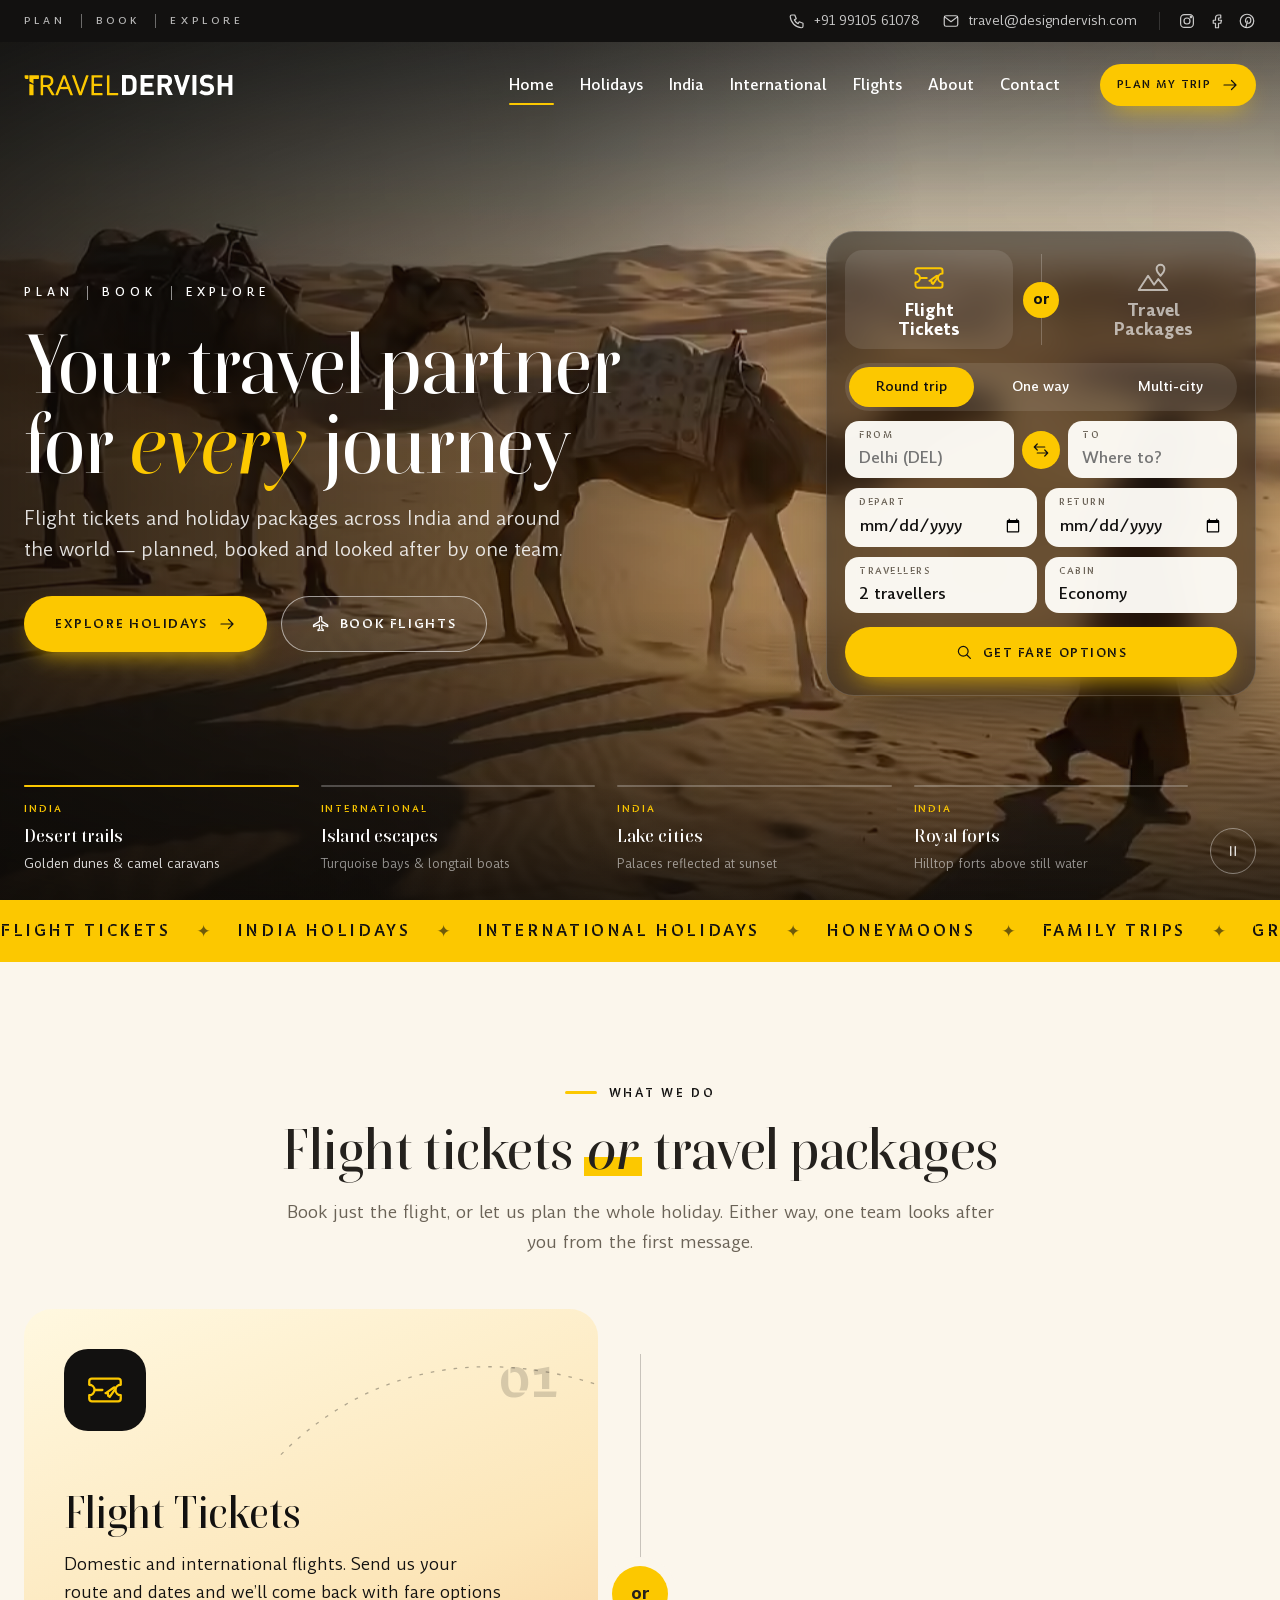
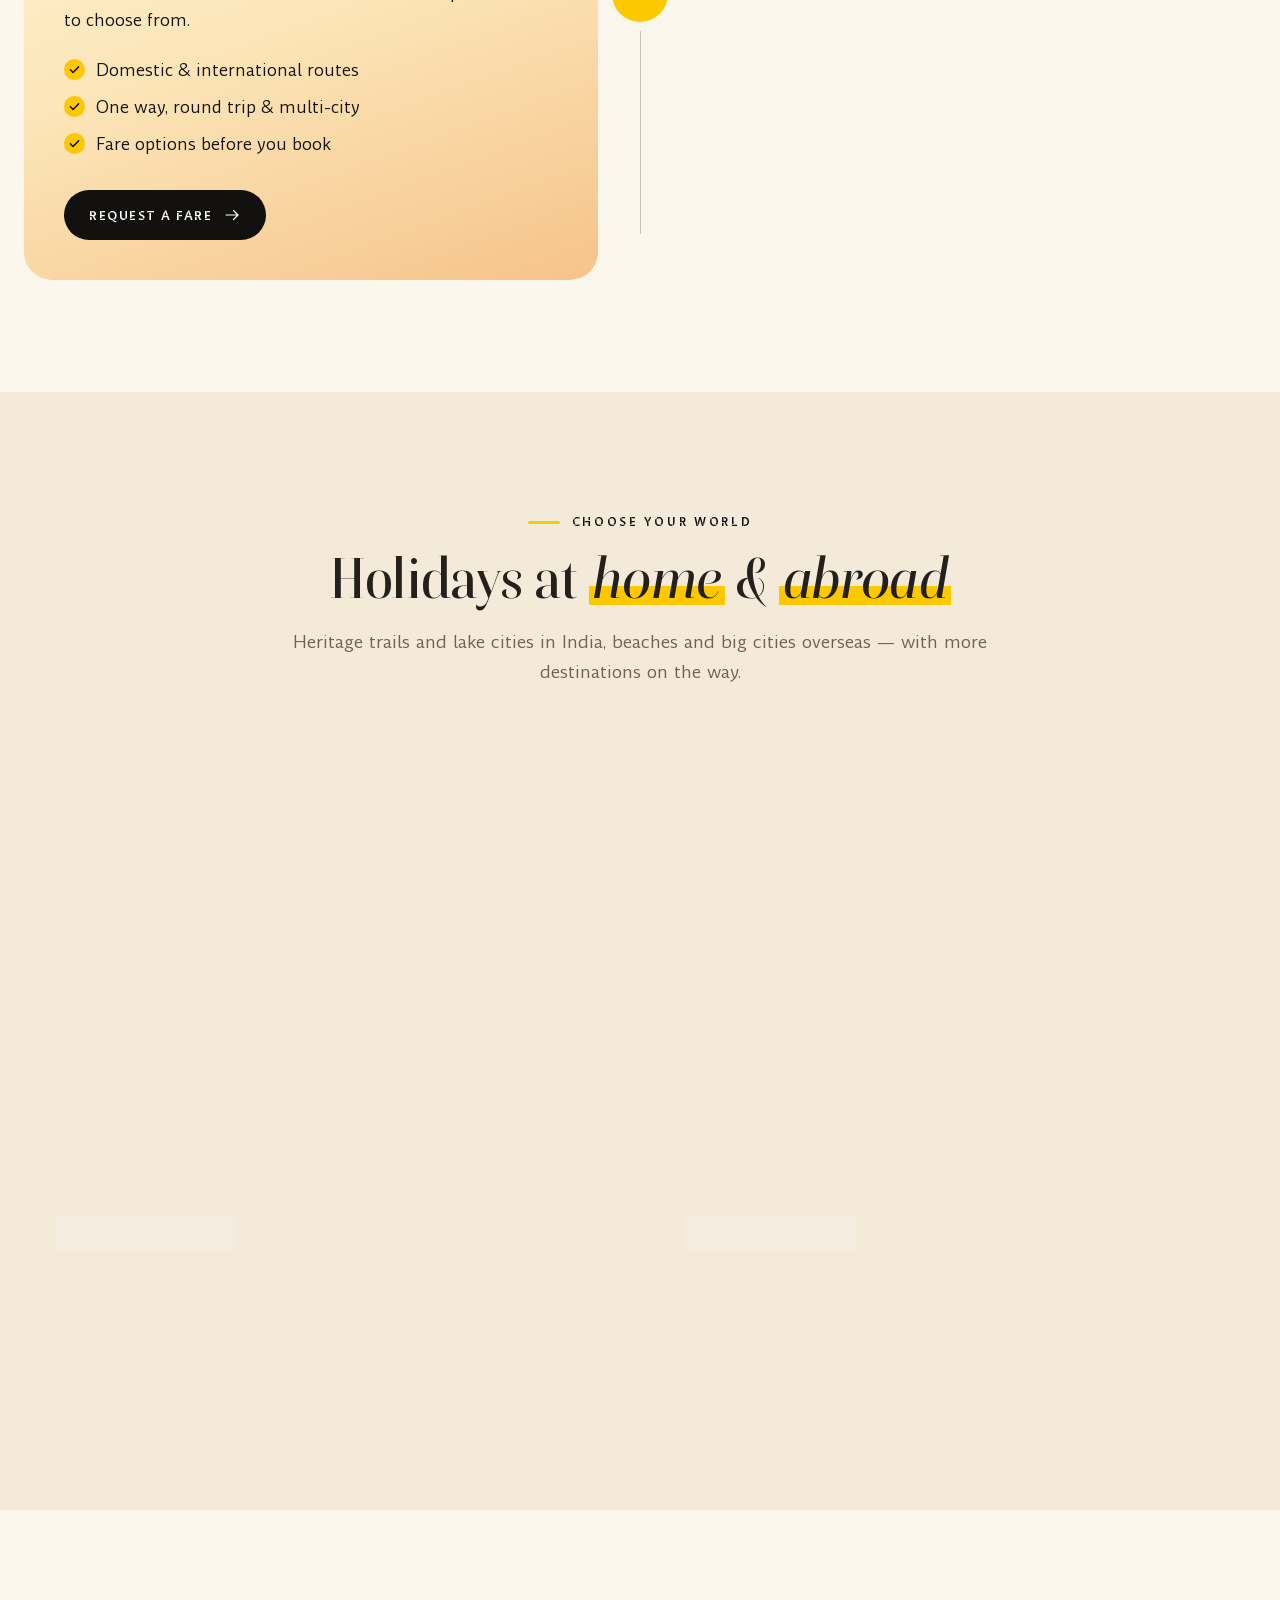
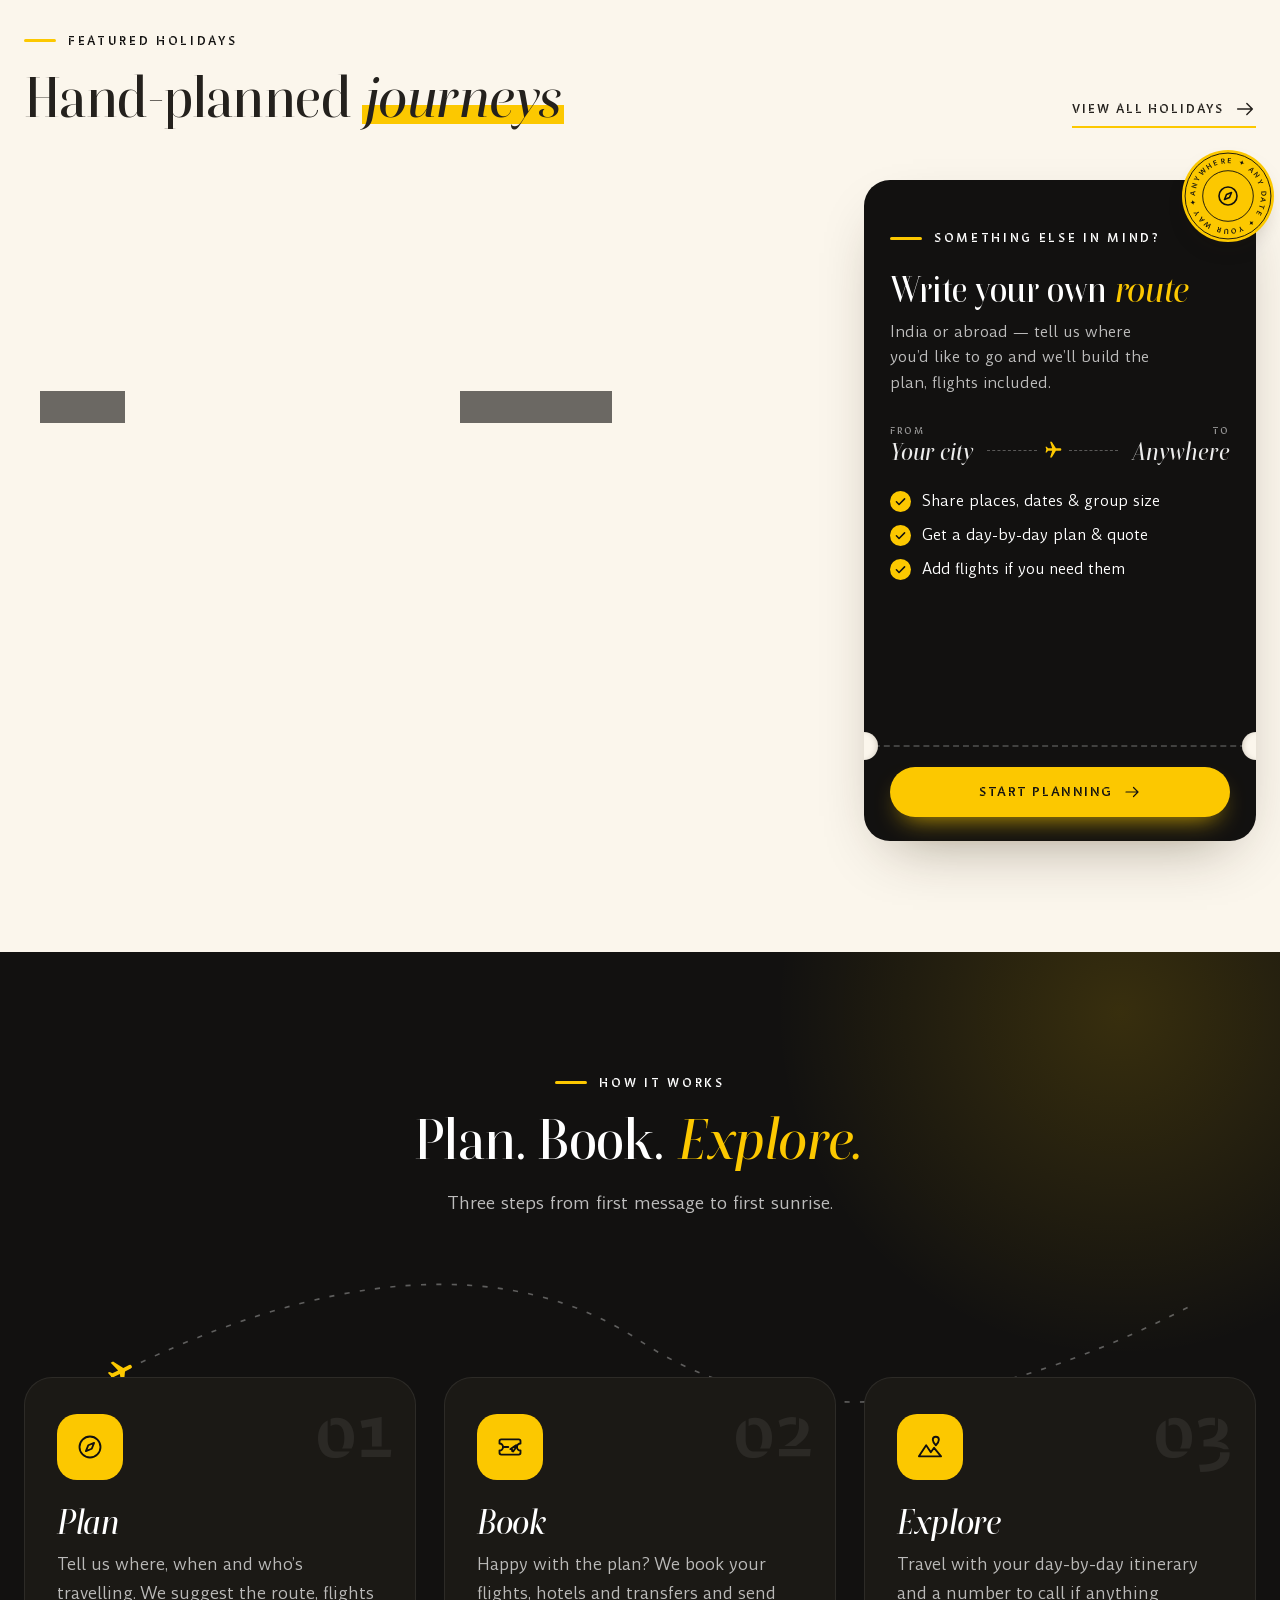
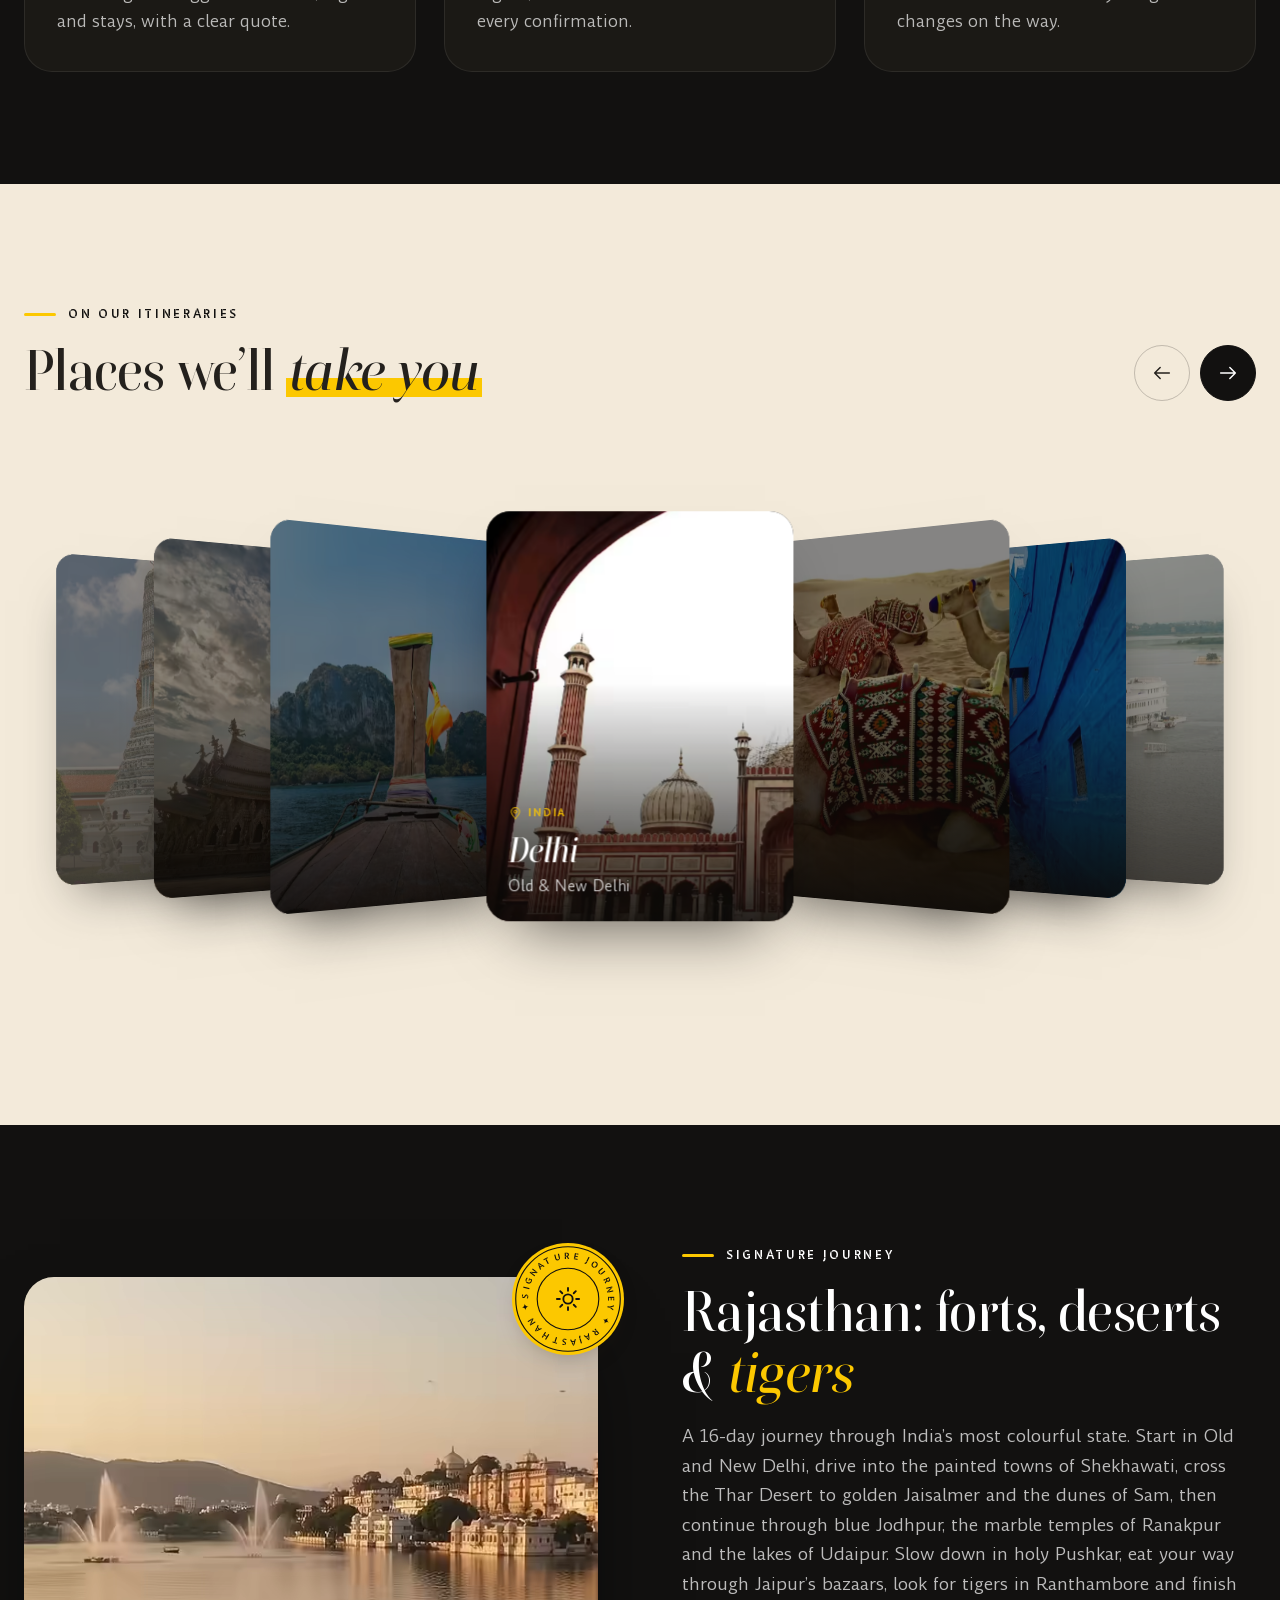
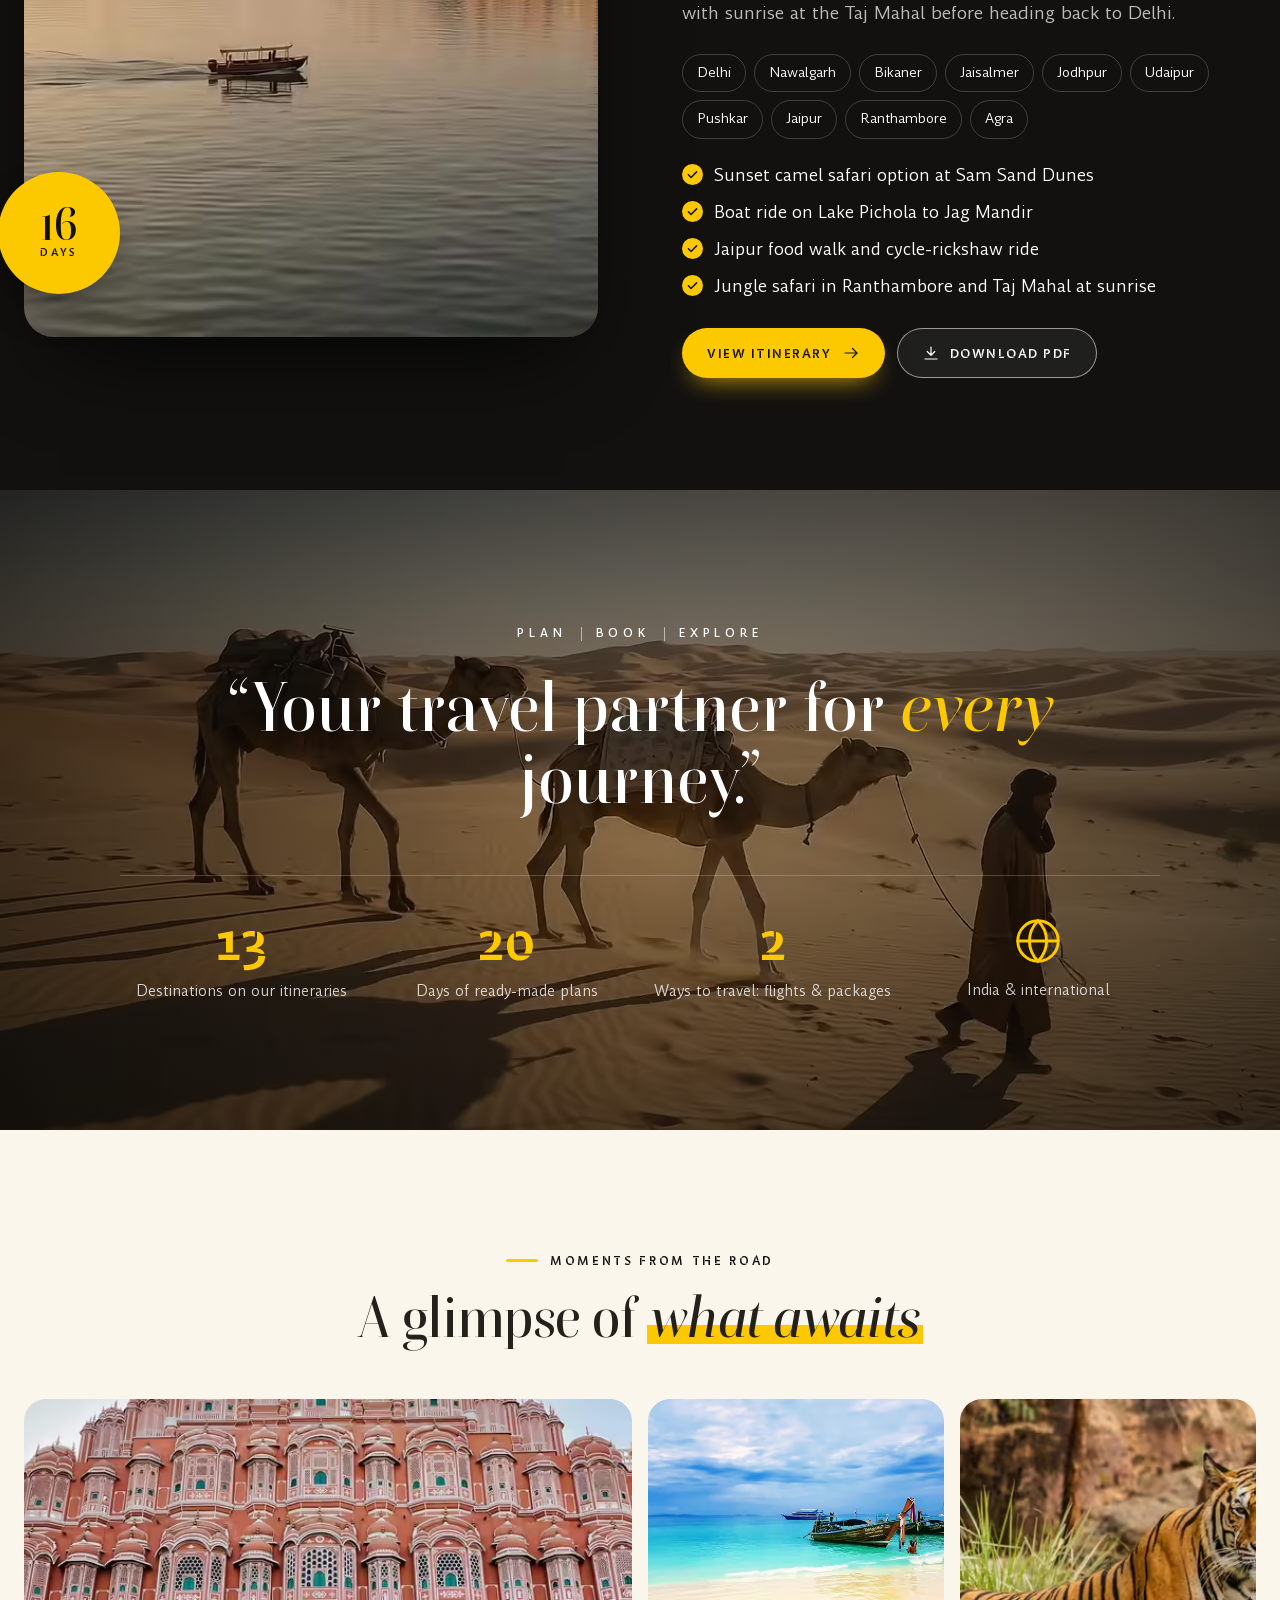
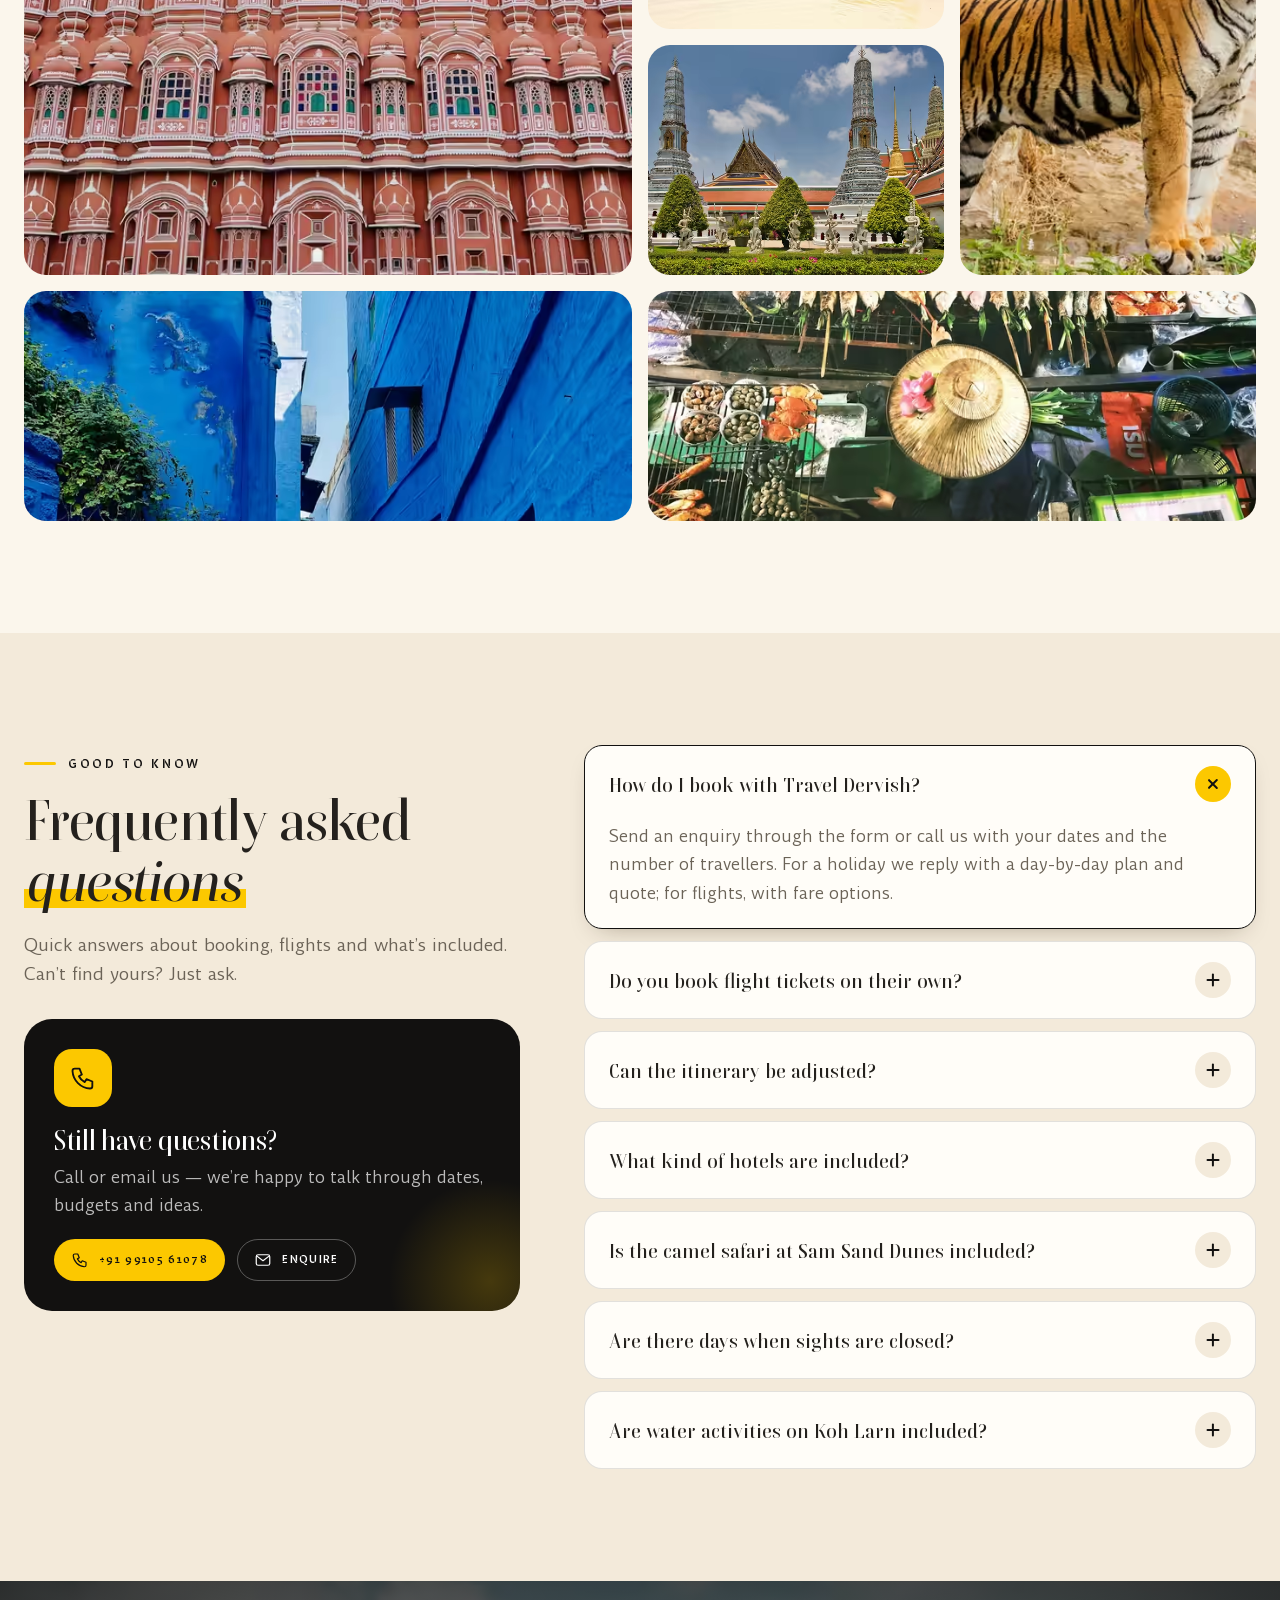
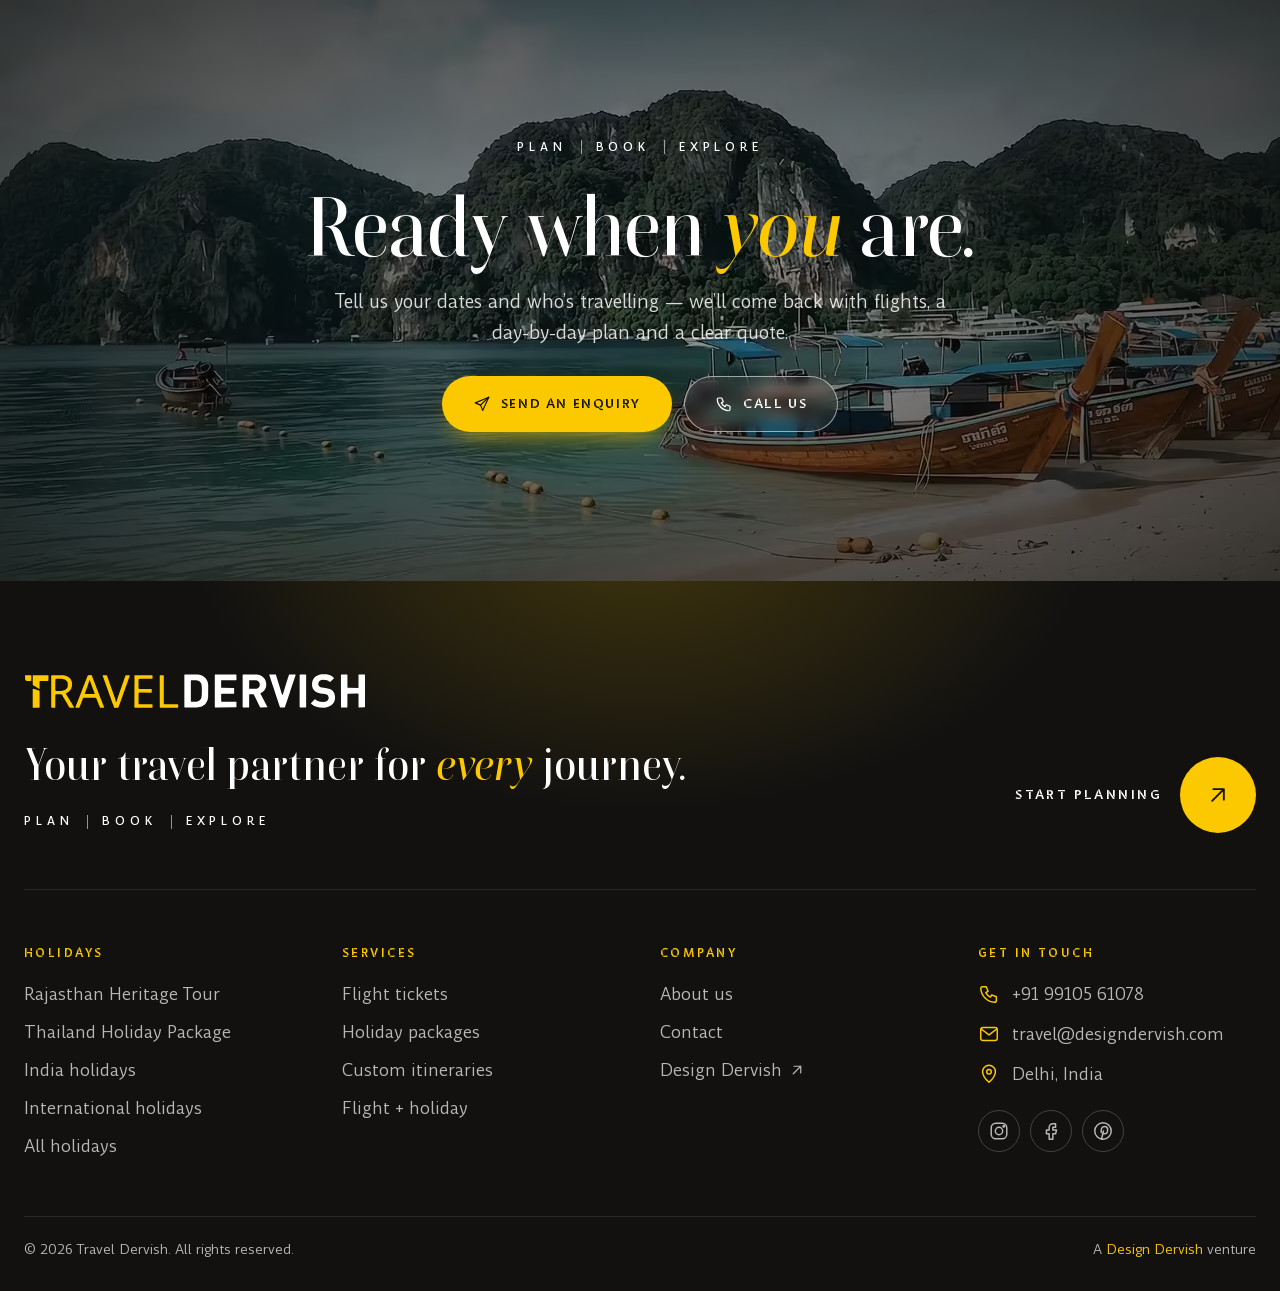
==== website/index.html @ 08d4281d "Travel Dervish website: Golden Hour theme, Cloudflare Pages setup - website/: the static site Cloudf" ====
<!doctype html>
<html lang="en">
<head>
<meta charset="utf-8">
<meta name="viewport" content="width=device-width, initial-scale=1">
<title>Travel Dervish | Flight Tickets & Holiday Packages in India and Abroad</title>
<meta name="description" content="Travel Dervish, your travel partner for every journey: domestic and international flight tickets and day-by-day holiday packages across India and abroad.">
<link rel="canonical" href="https://travel.designdervish.com/">
<meta property="og:type" content="website">
<meta property="og:site_name" content="Travel Dervish">
<meta property="og:title" content="Travel Dervish | Flight Tickets &amp; Holiday Packages in India and Abroad">
<meta property="og:description" content="Travel Dervish, your travel partner for every journey: domestic and international flight tickets and day-by-day holiday packages across India and abroad.">
<meta property="og:url" content="https://travel.designdervish.com/">
<meta property="og:image" content="https://travel.designdervish.com/assets/img/og-travel-dervish.jpg">
<meta property="og:image:type" content="image/jpeg">
<meta property="og:image:width" content="1200">
<meta property="og:image:height" content="630">
<meta property="og:image:alt" content="Travel Dervish: Your Travel Partner for Every Journey">
<meta name="twitter:card" content="summary_large_image">
<meta name="twitter:image" content="https://travel.designdervish.com/assets/img/og-travel-dervish.jpg">
<meta name="theme-color" content="#121110">
<link rel="icon" href="assets/img/favicon.svg" type="image/svg+xml">
<link rel="apple-touch-icon" href="assets/img/apple-touch-icon.png">
<link rel="preload" as="image" type="image/avif" href="assets/img/poster-desert.avif" imagesrcset="assets/img/poster-desert-sm.avif 768w, assets/img/poster-desert.avif 1280w" imagesizes="100vw" fetchpriority="high">
<link rel="preload" href="assets/fonts/boska-500.woff2" as="font" type="font/woff2" crossorigin><link rel="preload" href="assets/fonts/boska-500i.woff2" as="font" type="font/woff2" crossorigin><link rel="preload" href="assets/fonts/amulya-400.woff2" as="font" type="font/woff2" crossorigin><link rel="preload" href="assets/fonts/bespoke-stencil-500.woff2" as="font" type="font/woff2" crossorigin>
<style>@font-face{font-family:'Boska';font-style:normal;font-weight:500;font-display:swap;src:url('assets/fonts/boska-500.woff2') format('woff2')}@font-face{font-family:'Boska';font-style:italic;font-weight:500;font-display:swap;src:url('assets/fonts/boska-500i.woff2') format('woff2')}@font-face{font-family:'Bespoke Stencil';font-style:normal;font-weight:500;font-display:swap;src:url('assets/fonts/bespoke-stencil-500.woff2') format('woff2')}@font-face{font-family:'Bespoke Stencil';font-style:normal;font-weight:700;font-display:swap;src:url('assets/fonts/bespoke-stencil-700.woff2') format('woff2')}@font-face{font-family:'Amulya';font-style:normal;font-weight:400;font-display:swap;src:url('assets/fonts/amulya-400.woff2') format('woff2')}@font-face{font-family:'Amulya';font-style:normal;font-weight:500;font-display:swap;src:url('assets/fonts/amulya-500.woff2') format('woff2')}@font-face{font-family:'Amulya';font-style:normal;font-weight:700;font-display:swap;src:url('assets/fonts/amulya-700.woff2') format('woff2')}@font-face{font-family:'Boska Fallback';src:local('Georgia');size-adjust:93.89%;ascent-override:102.24%;descent-override:26.63%;line-gap-override:9.59%}@font-face{font-family:'Bespoke Stencil Fallback';src:local('Arial');size-adjust:107.60%;ascent-override:91.08%;descent-override:25.09%;line-gap-override:8.36%}@font-face{font-family:'Amulya Fallback';src:local('Arial');size-adjust:108.10%;ascent-override:96.21%;descent-override:32.38%;line-gap-override:8.33%}:root{--ink:#121110;--ink-2:#1b1915;--ink-3:#2a2621;--ink-4:#3b362f;--sun:#FCC800;--sun-2:#FFDA4A;--sun-3:#E2A900;--sun-soft:#FFF4C9;--ember:#E8711C;--cream:#FBF6EC;--sand:#F3EADA;--sand-2:#E8DBC4;--paper:#FFFDF8;--text:#24211d;--muted:#6b6357;--line:rgba(18,17,16,.12);--line-2:rgba(18,17,16,.22);--f-display:'Boska','Boska Fallback',Georgia,'Times New Roman',serif;--f-label:'Bespoke Stencil','Bespoke Stencil Fallback',Arial,sans-serif;--f-body:'Amulya','Amulya Fallback',Arial,system-ui,sans-serif;--r:18px;--r-lg:28px;--shadow:0 24px 60px -28px rgba(40,26,6,.45);--shadow-sm:0 10px 26px -14px rgba(40,26,6,.4);--ease:cubic-bezier(.2,.8,.2,1);--container:1240px;--notch-bg:var(--cream);--sky:linear-gradient(180deg,#9DB5C6 0%,#D9D3C6 30%,#F3D3A4 56%,#F4AE66 80%,#E98A3F 100%)}*,*::before,*::after{box-sizing:border-box}html{scroll-behavior:smooth;-webkit-text-size-adjust:100%;overflow-x:clip}body{margin:0;font-family:var(--f-body);font-size:17px;line-height:1.65;color:var(--text);background:var(--cream);-webkit-font-smoothing:antialiased;text-rendering:optimizeLegibility;overflow-x:clip}img,video,svg{display:block;max-width:100%}img{height:auto}picture{display:contents}video{object-fit:cover}a{color:inherit;text-decoration:none}button{font:inherit;color:inherit;cursor:pointer;background:none;border:0;padding:0}h1,h2,h3,h4{font-family:var(--f-display);font-weight:500;line-height:1.08;margin:0;letter-spacing:-.01em}p{margin:0 0 1em}::selection{background:var(--sun);color:var(--ink)}:focus-visible{outline:2.5px solid var(--sun-3);outline-offset:3px}.container{width:min(var(--container),100% - 48px);margin-inline:auto}[id]{scroll-margin-top:96px}.sr-only{position:absolute;left:-9999px;top:0;z-index:999;background:var(--sun);color:var(--ink);padding:12px 18px;border-radius:10px}.sr-only:focus{left:16px;top:16px}.ta-r{text-align:right}.grow{flex:1}.i{width:22px;height:22px;flex:none;fill:none;stroke:currentColor;stroke-width:1.6;stroke-linecap:round;stroke-linejoin:round}.i--xs{width:14px;height:14px}.i--sm{width:18px;height:18px}.i--lg{width:28px;height:28px}.i--xl{width:42px;height:42px;stroke-width:1.3}.btn{position:relative;display:inline-flex;align-items:center;justify-content:center;gap:10px;padding:15px 24px;border-radius:999px;border:1.5px solid transparent;font-family:var(--f-label);font-weight:500;font-size:.8rem;letter-spacing:.12em;text-transform:uppercase;line-height:1;white-space:nowrap;transition:transform .35s var(--ease),background .3s,color .3s,border-color .3s,box-shadow .3s}.btn:hover{transform:translateY(-2px)}.btn:active{transform:translateY(0)}.btn--sun{background:var(--sun);color:var(--ink);box-shadow:0 12px 26px -12px rgba(252,200,0,.85)}.btn--sun:hover{background:var(--sun-2);box-shadow:0 16px 32px -12px rgba(252,200,0,.9)}.btn--ink{background:var(--ink);color:#fff}.btn--ink:hover{background:var(--ink-4)}.btn--ghost{border-color:rgba(255,255,255,.55);color:#fff;background:rgba(255,255,255,.06);backdrop-filter:blur(6px)}.btn--ghost:hover{background:#fff;color:var(--ink);border-color:#fff}.btn--line{border-color:var(--line-2);color:var(--ink)}.btn--line:hover{border-color:var(--ink);background:var(--ink);color:#fff}.btn--line-light{border-color:rgba(255,255,255,.3);color:#fff}.btn--line-light:hover{border-color:var(--sun);color:var(--sun)}.btn--sm{padding:11px 16px;font-size:.7rem}.btn--lg{padding:18px 30px;font-size:.84rem}.btn--block{width:100%}.btns{display:flex;flex-wrap:wrap;gap:12px;margin-top:28px}.btns--center{justify-content:center}.btns--col{flex-direction:column;margin-top:auto;gap:8px}.motto{display:inline-flex;align-items:center;gap:14px;font-weight:500;font-size:.72rem;letter-spacing:.42em;text-transform:uppercase;color:var(--ink)}.motto i{width:1px;height:14px;background:currentColor;opacity:.55}.motto--light{color:#fff}.kicker{display:inline-flex;align-items:center;gap:12px;margin-bottom:16px;font-family:var(--f-label);font-weight:500;font-size:.76rem;letter-spacing:.22em;text-transform:uppercase;color:var(--ink)}.kicker::before{content:"";width:32px;height:3px;border-radius:3px;background:var(--sun)}.kicker--light{color:#fff}.head{max-width:740px;margin-bottom:52px}.head--center{margin-inline:auto;text-align:center}.title{font-size:clamp(2.2rem,4.4vw,3.6rem)}.title em,.phero--sky .phero__title em,.center-page h1 em{font-style:italic;padding:0 .06em;-webkit-box-decoration-break:clone;box-decoration-break:clone;background:linear-gradient(180deg,transparent 62%,var(--sun) 62%,var(--sun) 90%,transparent 90%)}.head--light .title,.head--light .kicker{color:#fff}.head--light .title em{background:none;color:var(--sun)}.lead{font-size:1.12rem;color:var(--muted);margin:18px 0 0}.lead + .lead{margin-top:14px}.head--light .lead{color:rgba(255,255,255,.72)}.head-split{display:flex;align-items:flex-end;justify-content:space-between;gap:24px;margin-bottom:52px}.head-split .head{margin-bottom:0}.link-arrow{display:inline-flex;align-items:center;gap:10px;padding-bottom:6px;border-bottom:2px solid var(--sun);font-family:var(--f-label);font-size:.76rem;letter-spacing:.16em;text-transform:uppercase;white-space:nowrap}.link-arrow .i{transition:transform .3s var(--ease)}.link-arrow:hover .i{transform:translateX(4px)}.badge{position:absolute;top:16px;left:16px;z-index:2;padding:8px 13px;border-radius:999px;background:var(--sun);color:var(--ink);font-family:var(--f-label);font-size:.64rem;letter-spacing:.16em;text-transform:uppercase;line-height:1}.badge--ember{background:var(--ember);color:#fff}.chips{display:flex;flex-wrap:wrap;gap:8px;align-items:center}.chips .badge{position:static}.chips--light{margin-bottom:18px}.chips--light span:not(.badge){padding:7px 14px;border-radius:999px;background:rgba(255,255,255,.14);backdrop-filter:blur(6px);font-size:.85rem}.ticks{list-style:none;padding:0;margin:8px 0;display:grid;gap:9px}.ticks li{display:flex;gap:11px;align-items:flex-start}.ticks .i{width:21px;height:21px;padding:3.5px;margin-top:3px;border-radius:50%;background:var(--sun);color:var(--ink);stroke-width:2.6}.ticks--sm{font-size:.95rem}.barcode{display:block;flex:none;width:104px;height:36px;opacity:.85;background:repeating-linear-gradient(90deg,var(--ink) 0 2px,transparent 2px 4px,var(--ink) 4px 5px,transparent 5px 8px,var(--ink) 8px 11px,transparent 11px 12px,var(--ink) 12px 13px,transparent 13px 16px)}.stamp{position:relative;display:grid;place-items:center;width:112px;height:112px;color:#fff;flex:none}.stamp>svg{position:absolute;inset:0;width:100%;height:100%;fill:none;stroke:currentColor;stroke-width:1.2;animation:spin 28s linear infinite}.stamp text{fill:currentColor;stroke:none;font-family:var(--f-label);font-size:9.5px}.stamp b{font-family:var(--f-label);font-weight:700;font-size:1.35rem;letter-spacing:.06em}.stamp b .i{width:28px;height:28px}.stamp--ink{color:var(--ink)}.stamp--sun{color:var(--ink);background:var(--sun);border-radius:50%;box-shadow:var(--shadow-sm)}@keyframes spin{to{transform:rotate(360deg)}}[data-tilt]{transform:perspective(1100px) rotateX(var(--rx,0deg)) rotateY(var(--ry,0deg));transition:transform .7s var(--ease)}[data-tilt].is-tilting{transition:transform .12s linear}.glare{position:absolute;inset:0;z-index:6;pointer-events:none;border-radius:inherit;opacity:0;transition:opacity .4s;background:radial-gradient(circle at var(--gx,50%) var(--gy,50%),rgba(255,255,255,.45),transparent 48%);mix-blend-mode:soft-light}[data-tilt].is-tilting .glare{opacity:1}.topbar{position:relative;z-index:60;background:var(--ink);color:rgba(255,255,255,.78);font-size:.85rem}.topbar__inner{display:flex;align-items:center;justify-content:space-between;gap:20px;height:42px}.topbar .motto{font-size:.62rem;color:rgba(255,255,255,.7)}.topbar__right{display:flex;align-items:center;gap:22px}.topbar__right>a{display:inline-flex;align-items:center;gap:8px;white-space:nowrap;transition:color .2s}.topbar__right>a:hover{color:var(--sun)}.topbar__right b{color:#fff;font-weight:700}.topbar__social{display:flex;gap:12px;padding-left:18px;border-left:1px solid rgba(255,255,255,.15)}.topbar__social a:hover{color:var(--sun)}.header{position:relative;z-index:50;color:var(--ink)}.header--solid{position:sticky;top:0;background:rgba(251,246,236,.94);backdrop-filter:blur(12px);border-bottom:1px solid var(--line)}.header--overlay{position:absolute;top:42px;left:0;right:0;color:#fff}.header--overlay.is-fixed{position:fixed;top:0;color:var(--ink);background:rgba(251,246,236,.93);backdrop-filter:blur(14px) saturate(1.3);box-shadow:0 12px 30px -22px rgba(0,0,0,.55);animation:drop .55s var(--ease)}@keyframes drop{from{transform:translateY(-100%)}}.header__inner{display:flex;align-items:center;gap:28px;height:86px;transition:height .3s}.is-fixed .header__inner,.header--solid .header__inner{height:72px}.logo{display:inline-flex;color:inherit;flex:none}.logo__mark{height:22px;width:209px}.logo--light{color:#fff}.logo--lg .logo__mark{height:36px;width:342px}.nav{display:flex;gap:2px;margin-left:auto}.nav__link{position:relative;padding:10px 12px;font-weight:500;font-size:.96rem}.nav__link::after{content:"";position:absolute;left:12px;right:12px;bottom:3px;height:2px;border-radius:2px;background:var(--sun);transform:scaleX(0);transform-origin:left;transition:transform .35s var(--ease)}.nav__link:hover::after,.nav__link.is-active::after{transform:scaleX(1)}.header__actions{display:flex;align-items:center;gap:12px}.nav-toggle{display:none;width:48px;height:48px;border-radius:50%;border:1.5px solid currentColor;place-items:center}.mobile-nav{position:fixed;inset:0;z-index:120;display:flex;flex-direction:column;padding:22px 24px 30px;overflow-y:auto;background:var(--ink);color:#fff;transform:translateX(100%);visibility:hidden;transition:transform .55s var(--ease),visibility 0s .55s}.mobile-nav.is-open{transform:none;visibility:visible;transition:transform .55s var(--ease)}.mobile-nav__top{display:flex;align-items:center;justify-content:space-between;margin-bottom:24px}.mobile-nav__close{width:48px;height:48px;border-radius:50%;border:1.5px solid rgba(255,255,255,.3);display:grid;place-items:center}.m-link{display:flex;align-items:center;justify-content:space-between;padding:15px 2px;border-bottom:1px solid rgba(255,255,255,.1);font-family:var(--f-display);font-size:1.8rem}.m-link .i{color:var(--sun);opacity:.6}.m-link.is-active{color:var(--sun)}.mobile-nav__foot{margin-top:auto;padding-top:28px;display:grid;gap:12px;justify-items:center}.mobile-nav__foot .motto{margin-top:10px;font-size:.62rem;opacity:.7}.hero{position:relative;display:flex;flex-direction:column;min-height:max(700px,calc(100svh - 42px));color:#fff;background:var(--ink);overflow:hidden;isolation:isolate}.hero__stage{position:absolute;inset:-5%;z-index:-2;will-change:transform;transform:translate3d(0,0,0)}.clip{position:absolute;inset:0;opacity:0;transition:opacity 1.3s ease;overflow:hidden}.clip.is-active{opacity:1;z-index:1}.clip.is-leaving{opacity:0;z-index:0}.clip img,.clip video{position:absolute;inset:0;width:100%;height:100%;object-fit:cover}.clip video{opacity:0;transition:opacity .9s ease}.clip.is-playing video{opacity:1}.clip img,.clip video{transform:scale(1.02);backface-visibility:hidden}.clip.is-active img,.clip.is-active video,.clip.is-leaving img,.clip.is-leaving video{animation:push 12s cubic-bezier(.25,.6,.3,1) both}.clip--still.is-active img{animation:drift 26s ease-in-out infinite alternate}@keyframes push{from{transform:scale(1.14)}to{transform:scale(1.02)}}@keyframes drift{from{transform:scale(1.05) translate(0,0)}to{transform:scale(1.17) translate(-2%,-1.5%)}}.hero__shade{position:absolute;inset:0;z-index:-1;pointer-events:none;background:linear-gradient(90deg,rgba(12,10,8,.8) 0%,rgba(12,10,8,.5) 42%,rgba(12,10,8,.12) 72%),linear-gradient(0deg,rgba(12,10,8,.8) 0%,transparent 34%),linear-gradient(180deg,rgba(12,10,8,.6) 0%,transparent 26%)}.hero__inner{flex:1;display:grid;grid-template-columns:minmax(0,1fr) 430px;gap:56px;align-items:center;padding-top:128px;padding-bottom:28px}[data-depth]{will-change:transform}.hero__title{margin:20px 0 18px;font-size:clamp(3rem,6.4vw,6rem);line-height:.98;letter-spacing:-.02em}.hero__title .ln{display:block;overflow:hidden;padding-bottom:.1em;margin-bottom:-.1em}.hero__title .ln>span{display:inline-block;animation:rise 1.2s var(--ease) both .15s}.hero__title .ln + .ln>span{animation-delay:.3s}.hero__title em{color:var(--sun)}@keyframes rise{from{transform:translateY(108%)}}.hero__text{max-width:540px;font-size:1.2rem;color:rgba(255,255,255,.86);animation:fade 1.2s ease both .5s}.hero__actions{display:flex;flex-wrap:wrap;gap:14px;margin-top:30px;animation:fade 1.2s ease both .7s}.hero .motto{animation:fade 1s ease both}@keyframes fade{from{opacity:0;transform:translateY(14px)}}.hero__bottom{display:flex;align-items:flex-end;gap:22px;padding-bottom:26px}.chapters{flex:1;display:grid;grid-template-columns:repeat(4,1fr);gap:22px}.chapter{display:grid;gap:2px;text-align:left;color:rgba(255,255,255,.55);transition:color .3s}.chapter__bar{height:2px;margin-bottom:12px;border-radius:2px;background:rgba(255,255,255,.25);overflow:hidden}.chapter__bar i{display:block;height:100%;background:var(--sun);transform:scaleX(0);transform-origin:left}.chapter.is-active .chapter__bar i{animation:bar var(--chapter-dur,9s) linear forwards}.hero.is-paused .chapter.is-active .chapter__bar i{animation-play-state:paused}@keyframes bar{to{transform:scaleX(1)}}.chapter__scope{font-family:var(--f-label);font-size:.62rem;letter-spacing:.2em;text-transform:uppercase;color:var(--sun)}.chapter strong{font-family:var(--f-display);font-weight:500;font-size:1.18rem;color:#fff}.chapter small{font-size:.8rem}.chapter.is-active,.chapter:hover{color:rgba(255,255,255,.88)}.hero__pause{flex:none;width:46px;height:46px;border-radius:50%;border:1.5px solid rgba(255,255,255,.4);display:grid;place-items:center;transition:.3s}.hero__pause:hover{background:#fff;color:var(--ink)}.hero__pause .i:last-child,.hero.is-paused .hero__pause .i:first-child{display:none}.hero.is-paused .hero__pause .i:last-child{display:block}.booker{position:relative;padding:18px;border-radius:28px;color:#fff;background:rgba(18,17,16,.82);animation:fade 1s ease both .55s;border:1px solid rgba(255,255,255,.16);box-shadow:0 30px 70px -24px rgba(0,0,0,.7)}.booker__tabs{position:relative;display:grid;grid-template-columns:1fr auto 1fr;align-items:center;gap:10px;margin-bottom:14px}.booker__tabs::before{content:"";position:absolute;left:50%;top:4px;bottom:4px;width:1px;background:rgba(255,255,255,.22)}.booker__tab{display:flex;flex-direction:column;align-items:center;gap:6px;padding:10px 8px;border-radius:18px;text-align:center;font-weight:700;font-size:1.04rem;line-height:1.12;color:rgba(255,255,255,.62);transition:background .3s,color .3s}.booker__tab:hover{color:#fff}.booker__tab.is-active{color:#fff;background:rgba(255,255,255,.1)}.booker__tab.is-active .i{color:var(--sun)}.booker__tab .i--xl{width:36px;height:36px}.booker__or{position:relative;z-index:1;width:36px;height:36px;border-radius:50%;display:grid;place-items:center;background:var(--sun);color:var(--ink);font-weight:700;font-size:.9rem}.booker__panel{display:none;gap:10px}.booker__panel.is-active{display:grid;animation:fade .45s ease}.seg{display:flex;gap:4px;padding:4px;border-radius:999px;background:rgba(255,255,255,.1)}.seg label{position:relative;flex:1}.seg input{position:absolute;inset:0;opacity:0;cursor:pointer}.seg span{display:flex;align-items:center;justify-content:center;gap:7px;padding:9px 10px;border-radius:999px;cursor:pointer;font-weight:500;font-size:.84rem;white-space:nowrap;transition:background .25s,color .25s}.seg input:checked + span{background:var(--sun);color:var(--ink)}.seg input:focus-visible + span{outline:2px solid var(--sun);outline-offset:2px}.bf{display:flex;flex-direction:column;gap:1px;min-width:0;padding:7px 14px;border-radius:14px;background:rgba(255,253,248,.96);color:var(--ink);cursor:text;transition:box-shadow .2s}.bf>span{font-family:var(--f-label);font-size:.6rem;letter-spacing:.16em;text-transform:uppercase;color:var(--muted)}.bf input,.bf select{width:100%;min-width:0;padding:0;border:0;outline:0;background:transparent;font:inherit;font-weight:500;font-size:.98rem;color:var(--ink);color-scheme:light}.bf select{appearance:none;cursor:pointer}.bf:focus-within{box-shadow:0 0 0 2.5px var(--sun)}.bf[hidden]{display:none}.bf-route{display:grid;grid-template-columns:1fr auto 1fr;align-items:center;gap:8px}.bf-swap{width:38px;height:38px;border-radius:50%;display:grid;place-items:center;background:var(--sun);color:var(--ink);transition:transform .45s var(--ease)}.bf-swap:hover{transform:rotate(180deg)}.bf-row{display:grid;grid-template-columns:1fr 1fr;gap:8px}.bf-row:has(>[hidden]){grid-template-columns:1fr}.booker .btn{margin-top:4px}@media (hover:hover) and (pointer:fine) and (min-width:1025px){.booker{background:rgba(18,17,16,.52);-webkit-backdrop-filter:blur(14px) saturate(1.25);backdrop-filter:blur(14px) saturate(1.25)}}.ticker{overflow:hidden;background:var(--sun);color:var(--ink)}.ticker__track{display:flex;width:max-content;animation:marquee 40s linear infinite;will-change:transform}.ticker span{padding:17px 0;font-family:var(--f-label);font-weight:500;font-size:1.02rem;letter-spacing:.16em;text-transform:uppercase;white-space:nowrap}.ticker i{padding:17px 26px;font-style:normal;opacity:.6}@keyframes marquee{to{transform:translateX(-50%)}}.section{position:relative;padding:112px 0}.section--sand{background:var(--sand);--notch-bg:var(--sand)}.section--ink{background:var(--ink);color:#fff;--notch-bg:var(--ink)}.duo{display:grid;grid-template-columns:1fr 84px 1fr;align-items:stretch}.duo__or{position:relative;display:grid;place-items:center}.duo__or::before{content:"";position:absolute;left:50%;top:8%;bottom:8%;width:1px;background:var(--line-2)}.duo__or span{position:relative;width:56px;height:56px;border-radius:50%;display:grid;place-items:center;background:var(--sun);font-weight:700;font-size:1.05rem;box-shadow:0 0 0 9px var(--cream)}.duo__card{position:relative;display:flex;flex-direction:column;gap:14px;min-height:520px;padding:40px;border-radius:var(--r-lg);overflow:hidden;isolation:isolate}.duo__card h3{font-size:clamp(2.2rem,3.4vw,2.9rem)}.duo__card p{max-width:440px;margin:0}.duo__card .btn{align-self:flex-start;margin-top:10px}.duo__card--sky{background:linear-gradient(160deg,#FFF8E0 0%,#FCE6B9 52%,#F6C38A 100%);color:var(--ink)}.duo__card--photo{background:var(--ink);color:#fff}.duo__card--photo::before{content:"";position:absolute;inset:0;z-index:-1;background:linear-gradient(180deg,rgba(12,10,8,.2) 0%,rgba(12,10,8,.55) 45%,rgba(12,10,8,.9) 100%)}.duo__bg{position:absolute;inset:0;z-index:-2;width:100%;height:100%;object-fit:cover;transition:transform 1.4s var(--ease)}.duo__card--photo:hover .duo__bg{transform:scale(1.07)}.duo__card--photo p{color:rgba(255,255,255,.85)}.duo__top{display:flex;align-items:flex-start;justify-content:space-between;margin-bottom:auto;padding-bottom:30px}.duo__icon{width:82px;height:82px;border-radius:24px;display:grid;place-items:center;background:var(--ink);color:var(--sun)}.duo__card--photo .duo__icon{background:var(--sun);color:var(--ink)}.duo__num{font-family:var(--f-label);font-size:3.6rem;line-height:1;opacity:.16}.duo__arc{position:absolute;right:-30px;top:30px;z-index:-1;width:62%;fill:none;stroke:var(--ink);stroke-width:1.5;stroke-dasharray:4 9;opacity:.32}.worlds{display:grid;grid-template-columns:1fr 1fr;gap:28px}.world{position:relative;display:block;aspect-ratio:5 / 5.6;max-height:660px;border-radius:var(--r-lg);overflow:hidden;color:#fff;background:var(--ink);isolation:isolate}.world img,.world video{position:absolute;inset:0;z-index:-2;width:100%;height:100%;object-fit:cover;transition:transform 1.4s var(--ease),opacity .7s}.world video{opacity:0}.world.is-playing video{opacity:1}.world:hover img,.world:hover video{transform:scale(1.06)}.world::after{content:"";position:absolute;inset:0;z-index:-1;background:linear-gradient(180deg,rgba(12,10,8,.1) 30%,rgba(12,10,8,.86) 100%)}.world .stamp{position:absolute;top:24px;right:24px}.world__body{position:absolute;left:32px;right:110px;bottom:30px}.world__count{display:inline-flex;align-items:center;gap:8px;margin-bottom:14px;padding:8px 14px;border-radius:999px;background:rgba(255,255,255,.14);backdrop-filter:blur(8px);font-family:var(--f-label);font-size:.7rem;letter-spacing:.18em;text-transform:uppercase}.world h3{font-size:clamp(2.6rem,5vw,4.4rem);font-style:italic}.world p{margin:6px 0 0;color:rgba(255,255,255,.82)}.world__go{position:absolute;right:28px;bottom:30px;width:64px;height:64px;border-radius:50%;display:grid;place-items:center;background:var(--sun);color:var(--ink);transition:transform .5s var(--ease)}.world:hover .world__go{transform:rotate(45deg) scale(1.05)}.passes{display:grid;grid-template-columns:repeat(3,1fr);gap:28px;align-items:stretch}.pass{position:relative;display:flex;flex-direction:column;border-radius:26px;background:var(--paper);box-shadow:var(--shadow)}.pass__media{position:relative;display:block;aspect-ratio:16 / 10.5;overflow:hidden;border-radius:26px 26px 0 0}.pass__media img{width:100%;height:100%;object-fit:cover;transition:transform 1.2s var(--ease)}.pass:hover .pass__media img{transform:scale(1.07)}.pass__scope{position:absolute;left:16px;bottom:14px;display:inline-flex;align-items:center;gap:6px;padding:7px 12px;border-radius:999px;background:rgba(18,17,16,.62);backdrop-filter:blur(8px);color:#fff;font-family:var(--f-label);font-size:.64rem;letter-spacing:.16em;text-transform:uppercase}.pass__body{flex:1;padding:24px 26px 22px}.pass__route{display:grid;grid-template-columns:auto 1fr auto;align-items:end;gap:14px;margin-bottom:20px}.pass__route small,.pass__meta dt{display:block;font-family:var(--f-label);font-size:.6rem;letter-spacing:.18em;text-transform:uppercase;color:var(--muted)}.pass__route b{font-family:var(--f-display);font-weight:500;font-size:1.45rem;line-height:1.1}.pass__fly{position:relative;display:flex;align-items:center;gap:6px;padding-bottom:8px}.pass__fly span{flex:1;border-top:1.5px dashed var(--line-2)}.pass__fly small{position:absolute;left:0;right:0;bottom:-12px;text-align:center;letter-spacing:.12em}.pass__plane{width:20px;height:20px;transform:rotate(90deg);color:var(--ink)}.pass:hover .pass__plane{animation:hop 1.4s var(--ease) infinite}@keyframes hop{50%{translate:8px -3px}}.pass__title{font-size:1.7rem;margin-bottom:10px}.pass__title a{background:linear-gradient(var(--sun),var(--sun)) 0 92% / 0 4px no-repeat;transition:background-size .45s var(--ease)}.pass__title a:hover{background-size:100% 4px}.pass__text{margin:0;font-size:.98rem;color:var(--muted)}.pass__stub{position:relative;padding:20px 26px 24px;border-top:2px dashed var(--line-2)}.pass__stub::before,.pass__stub::after{content:"";position:absolute;top:-15px;width:14px;height:28px;background:var(--notch-bg)}.pass__stub::before{left:0;border-radius:0 14px 14px 0;box-shadow:inset -4px 0 6px -4px rgba(40,26,6,.25)}.pass__stub::after{right:0;border-radius:14px 0 0 14px;box-shadow:inset 4px 0 6px -4px rgba(40,26,6,.25)}.pass__meta{display:grid;grid-template-columns:repeat(3,1fr);gap:10px;margin:0 0 18px}.pass__meta dd{margin:3px 0 0;font-weight:700;font-size:.98rem}.pass__meta--col{grid-template-columns:1fr;gap:14px;margin:0}.pass__foot{display:flex;align-items:center;justify-content:space-between;gap:14px}.pass--blank{background:var(--ink);color:#fff}.pass__blank{position:relative;padding:32px 26px 4px}.pass__blank .stamp{position:absolute;top:-30px;right:-18px;width:92px;height:92px;color:var(--ink);background:var(--sun);border-radius:50%;box-shadow:var(--shadow-sm)}.pass--blank .pass__blank{padding-top:40px}.pass__blank .stamp b .i{width:24px;height:24px}.pass--blank .kicker{color:#fff}.pass__blank h3{margin:6px 0 10px;font-size:2.2rem}.pass__blank h3 em{color:var(--sun)}.pass__blank p{max-width:82%;margin:0;font-size:.98rem;color:rgba(255,255,255,.72)}.pass--blank .pass__route small{color:rgba(255,255,255,.55)}.pass--blank .pass__fly span{border-color:rgba(255,255,255,.3)}.pass--blank .pass__plane{color:var(--sun)}.pass__route--blank b{font-style:italic;color:rgba(255,255,255,.92)}.pass--blank .pass__stub{border-top-color:rgba(255,255,255,.2)}.pbe{overflow:hidden}.pbe::before{content:"";position:absolute;top:-320px;right:-220px;width:760px;height:760px;border-radius:50%;pointer-events:none;background:radial-gradient(circle,rgba(252,200,0,.16),transparent 64%)}.pbe__track{position:relative}.pbe__path{width:100%;height:auto;margin-bottom:-46px;overflow:visible}.pbe__path path{fill:none;stroke:rgba(255,255,255,.32);stroke-width:1.6;stroke-dasharray:5 10}.pbe__plane{color:var(--sun)}.pbe__steps{position:relative;display:grid;grid-template-columns:repeat(3,1fr);gap:28px}.pbe__step{position:relative;overflow:hidden;padding:36px 32px;border-radius:var(--r-lg);background:var(--ink-2);border:1px solid rgba(255,255,255,.08);transition:border-color .4s,transform .5s var(--ease)}.pbe__step:hover{border-color:rgba(252,200,0,.5);transform:translateY(-6px)}.pbe__num{position:absolute;top:14px;right:22px;font-family:var(--f-label);font-size:4.8rem;line-height:1;color:rgba(255,255,255,.07)}.pbe__icon{width:66px;height:66px;margin-bottom:24px;border-radius:20px;display:grid;place-items:center;background:var(--sun);color:var(--ink)}.pbe__step h3{margin-bottom:10px;font-size:2.1rem;font-style:italic}.pbe__step p{margin:0;color:rgba(255,255,255,.7)}.flow-section{overflow:hidden}.flow{position:relative;height:clamp(440px,46vw,560px);perspective:1500px;outline:none;touch-action:pan-y;-webkit-user-select:none;user-select:none;-webkit-tap-highlight-color:transparent}.flow:focus-visible{outline:2.5px solid var(--sun-3);outline-offset:-6px;border-radius:30px}.flow__stage{position:absolute;inset:0;transform-style:preserve-3d}.flow__item{position:absolute;left:50%;top:47%;width:clamp(230px,24vw,320px);aspect-ratio:3 / 4;border-radius:24px;overflow:hidden;color:#fff;background:var(--ink);transform:translate(-50%,-50%);box-shadow:0 34px 60px -28px rgba(0,0,0,.6);contain:layout paint;will-change:transform,opacity;backface-visibility:hidden;-webkit-user-drag:none}.flow__item img{position:absolute;top:0;left:-8%;width:116%;max-width:none;height:100%;object-fit:cover;pointer-events:none;will-change:transform;backface-visibility:hidden}.flow__item::after{content:"";position:absolute;inset:0;background:linear-gradient(180deg,transparent 42%,rgba(12,10,8,.88));pointer-events:none}.flow__shade{position:absolute;inset:0;z-index:2;background:rgba(12,10,8,.5);opacity:0;pointer-events:none;will-change:opacity}.flow__info{position:absolute;left:22px;right:22px;bottom:22px;z-index:1;opacity:0;transform:translate3d(0,14px,0);transition:opacity .45s ease,transform .6s var(--ease)}.flow__item.is-active .flow__info{opacity:1;transform:none;transition-delay:.08s}.flow__country{display:inline-flex;align-items:center;gap:6px;font-family:var(--f-label);font-size:.64rem;letter-spacing:.18em;text-transform:uppercase;color:var(--sun)}.flow__info h4{margin:4px 0 2px;font-size:2.1rem;font-style:italic}.flow__info>span:last-child{font-size:.9rem;color:rgba(255,255,255,.82)}.flow.is-dragging .flow__item{cursor:grabbing}html:not(.js) .flow{height:auto}html:not(.js) .flow__stage{position:static;display:flex;gap:20px;overflow-x:auto;padding:0 24px 30px}html:not(.js) .flow__item{position:relative;left:auto;top:auto;flex:0 0 260px;transform:none}html:not(.js) .flow__info{opacity:1;transform:none}.has-flow-cursor .flow,.has-flow-cursor .flow *{cursor:none}.flow-cursor{position:fixed;left:0;top:0;z-index:95;pointer-events:none;will-change:transform;transform:translate3d(-300px,-300px,0)}.flow-cursor__in{position:relative;width:98px;height:98px;margin:-49px 0 0 -49px;border-radius:50%;display:grid;place-items:center;background:var(--sun);color:var(--ink);box-shadow:0 16px 36px -14px rgba(0,0,0,.5);transform:scale(0);transition:transform .45s var(--ease),background .3s,color .3s}.flow-cursor.is-on .flow-cursor__in{transform:scale(1)}.flow-cursor.is-on.is-down .flow-cursor__in{transform:scale(.8)}.flow-cursor.is-view .flow-cursor__in{background:var(--ink);color:var(--sun)}.flow-cursor__in>span{position:absolute;inset:0;display:flex;align-items:center;justify-content:center;gap:5px;font-family:var(--f-label);font-weight:500;font-size:.66rem;letter-spacing:.16em;text-transform:uppercase;transition:opacity .25s ease,transform .35s var(--ease)}.flow-cursor__view{opacity:0;transform:scale(.6)}.flow-cursor.is-view .flow-cursor__drag{opacity:0;transform:scale(.6)}.flow-cursor.is-view .flow-cursor__view{opacity:1;transform:none}.flow-cursor .i{width:13px;height:13px;stroke-width:2.4;transition:transform .35s var(--ease)}.flow-cursor.is-down .flow-cursor__drag .i:first-child{transform:translateX(-5px)}.flow-cursor.is-down .flow-cursor__drag .i:last-child{transform:translateX(5px)}.round-nav{display:flex;gap:10px}.round-btn{width:56px;height:56px;border-radius:50%;display:grid;place-items:center;border:1.5px solid var(--line-2);transition:.3s}.round-btn:hover{border-color:var(--ink);background:var(--ink);color:#fff}.round-btn--fill{background:var(--ink);color:#fff;border-color:var(--ink)}.round-btn--fill:hover{background:var(--sun);color:var(--ink);border-color:var(--sun)}.spotlight{background:var(--ink);color:#fff;overflow:hidden}.spotlight__grid{display:grid;grid-template-columns:1fr 1fr;gap:84px;align-items:center}.spotlight__media{position:relative}.vframe{position:relative;aspect-ratio:4 / 4.6;border-radius:30px;overflow:hidden;background:var(--ink-3);box-shadow:0 40px 90px -36px rgba(0,0,0,.9)}.vframe__video{position:absolute;inset:0;width:100%;height:100%;object-fit:cover;object-position:68% center}.spot-badge{position:absolute;left:-26px;bottom:44px;z-index:3;width:122px;height:122px;border-radius:50%;display:grid;place-content:center;text-align:center;background:var(--sun);color:var(--ink);box-shadow:0 20px 40px -14px rgba(0,0,0,.6)}.spot-badge strong{font-family:var(--f-display);font-size:2.9rem;font-weight:500;line-height:.9}.spot-badge span{font-family:var(--f-label);font-size:.68rem;letter-spacing:.22em;text-transform:uppercase}.spotlight__stamp{position:absolute;top:-34px;right:-26px;z-index:3}.spotlight .kicker{color:#fff}.spotlight .title em{background:none;color:var(--sun)}.spotlight .lead{color:rgba(255,255,255,.72)}.route-chips{display:flex;flex-wrap:wrap;gap:8px;margin:26px 0 22px}.route-chips span{padding:7px 14px;border-radius:999px;border:1px solid rgba(255,255,255,.2);font-size:.85rem}.vband{position:relative;display:flex;align-items:center;min-height:640px;overflow:hidden;color:#fff;background:var(--ink);isolation:isolate}.bgvideo{position:absolute;inset:0;z-index:-2;width:100%;height:100%;object-fit:cover}video.bgvideo,video.vframe__video{opacity:0;transition:opacity .9s ease}video.bgvideo.is-playing,video.vframe__video.is-playing{opacity:1}.vband__shade{position:absolute;inset:0;z-index:-1;background:radial-gradient(ellipse at center,rgba(12,10,8,.38),rgba(12,10,8,.82))}.vband__inner{padding:120px 0;text-align:center}.vband__quote{max-width:980px;margin:26px auto 60px;font-family:var(--f-display);font-size:clamp(2.4rem,5.4vw,4.9rem);line-height:1.04}.vband__quote em,.vband__title em{color:var(--sun)}.vband__title{margin:24px 0 16px;font-size:clamp(2.8rem,6.4vw,5.4rem)}.vband__text{max-width:620px;margin:0 auto;font-size:1.15rem;color:rgba(255,255,255,.84)}.vband--cta{min-height:600px}.stats{display:grid;grid-template-columns:repeat(4,1fr);gap:22px;max-width:1040px;margin:0 auto;padding-top:38px;border-top:1px solid rgba(255,255,255,.2)}.stat strong{display:block;font-family:var(--f-label);font-weight:500;font-size:3.4rem;line-height:1;color:var(--sun)}.stat strong .i{width:54px;height:54px;margin:0 auto;stroke-width:1.3}.stat span{display:block;margin-top:10px;font-size:.92rem;color:rgba(255,255,255,.8)}.moments{display:grid;grid-template-columns:repeat(4,1fr);grid-auto-rows:230px;gap:16px}.moments a{position:relative;display:block;overflow:hidden;border-radius:22px}.moments a:nth-child(1){grid-column:span 2;grid-row:span 2}.moments a:nth-child(3){grid-row:span 2}.moments a:nth-child(5),.moments a:nth-child(6){grid-column:span 2}.moments img{width:100%;height:100%;object-fit:cover;transition:transform 1.1s var(--ease)}.moments a:hover img{transform:scale(1.07)}.moments span{position:absolute;left:14px;bottom:14px;padding:7px 13px;border-radius:999px;background:rgba(18,17,16,.62);backdrop-filter:blur(6px);color:#fff;font-size:.82rem;opacity:0;translate:0 8px;transition:opacity .4s,translate .4s var(--ease)}.moments a:hover span,.moments a:focus-visible span{opacity:1;translate:0 0}.faq-layout{display:grid;grid-template-columns:.85fr 1.15fr;gap:64px;align-items:start}.faq-layout .head{margin-bottom:30px}.faq{display:grid;gap:12px}.faq__item{overflow:hidden;border-radius:18px;background:var(--paper);border:1px solid var(--line);transition:border-color .3s,box-shadow .3s}.faq__item.is-open{border-color:var(--ink);box-shadow:var(--shadow-sm)}.faq__q{width:100%;display:flex;align-items:center;justify-content:space-between;gap:18px;padding:20px 24px;text-align:left;font-family:var(--f-display);font-size:1.28rem;font-weight:500;line-height:1.25}.faq__plus{position:relative;flex:none;width:36px;height:36px;border-radius:50%;background:var(--sand);transition:transform .45s var(--ease),background .3s}.faq__plus::before,.faq__plus::after{content:"";position:absolute;left:50%;top:50%;width:13px;height:1.8px;border-radius:2px;background:var(--ink);transform:translate(-50%,-50%)}.faq__plus::after{transform:translate(-50%,-50%) rotate(90deg)}.is-open>.faq__q .faq__plus,.is-open>.day__head .faq__plus{transform:rotate(45deg);background:var(--sun)}.faq__a,.day__body{max-height:0;overflow:hidden;transition:max-height .5s var(--ease)}.faq__a p{margin:0;padding:0 24px 22px;color:var(--muted)}.help-card{position:relative;overflow:hidden;padding:30px;border-radius:var(--r-lg);background:var(--ink);color:#fff}.help-card::after{content:"";position:absolute;right:-80px;bottom:-80px;width:220px;height:220px;border-radius:50%;background:radial-gradient(circle,rgba(252,200,0,.22),transparent 65%)}.help-card__icon{width:58px;height:58px;margin-bottom:18px;border-radius:18px;display:grid;place-items:center;background:var(--sun);color:var(--ink)}.help-card h3{margin-bottom:8px;font-size:1.75rem}.help-card p{margin:0;color:rgba(255,255,255,.72)}.help-card .btns{margin-top:20px}.help-card .btn--ink{background:var(--sun);color:var(--ink)}.help-card .btn--ink:hover{background:var(--sun-2)}.help-card .btn--line{border-color:rgba(255,255,255,.3);color:#fff}.help-card .btn--line:hover{background:#fff;color:var(--ink)}.phero{position:relative;display:flex;align-items:flex-end;min-height:clamp(540px,74vh,760px);overflow:hidden;color:#fff;background:var(--ink);isolation:isolate}.phero__inner{padding:200px 0 112px}.phero__title{max-width:16ch;margin:2px 0 18px;font-size:clamp(2.9rem,6.8vw,6.1rem);line-height:.98;letter-spacing:-.02em;animation:fade 1s ease both .1s}.phero__title em{color:var(--sun)}.phero--pkg .phero__title{max-width:22ch;font-size:clamp(2.4rem,5vw,4.5rem)}.phero__text{display:flex;flex-wrap:wrap;align-items:center;gap:8px;max-width:620px;margin:0;font-size:1.16rem;color:rgba(255,255,255,.86);animation:fade 1s ease both .25s}.phero .btns{animation:fade 1s ease both .4s}.breadcrumb{display:flex;flex-wrap:wrap;align-items:center;gap:8px;margin-bottom:26px;font-size:.86rem;color:rgba(255,255,255,.75)}.breadcrumb a:hover{color:var(--sun)}.edge{position:absolute;left:0;right:0;bottom:-1px;z-index:3;height:20px;background:radial-gradient(circle at 14px 20px,var(--cream) 9.5px,transparent 10px) 0 0 / 28px 20px repeat-x}.phero--sky{align-items:center;color:var(--ink);background:var(--sky)}.phero--sky .hero__shade{background:radial-gradient(ellipse 60% 70% at 20% 45%,rgba(251,246,236,.55),transparent 70%)}.phero--sky .phero__inner{padding:190px 0 260px}.header--solid ~ main .phero--sky .phero__inner{padding-top:110px}.phero--sky .phero__title em{color:var(--ink)}.phero--sky .phero__text{color:var(--text)}.phero--sky .breadcrumb{color:var(--muted)}.phero--sky .breadcrumb a:hover{color:var(--ink)}.phero--sky .kicker--light{color:var(--ink)}.sky{position:absolute;inset:0;overflow:hidden}.sky__sun{position:absolute;left:70%;top:50%;width:150px;height:150px;border-radius:50%;background:radial-gradient(circle,#FFFBEA 0%,#FFE9A8 38%,rgba(255,214,140,0) 72%);box-shadow:0 0 140px 70px rgba(255,210,140,.5);animation:sunrise 3.2s var(--ease) both}@keyframes sunrise{from{opacity:0;translate:0 90px}}.sky__clouds{position:absolute;inset:0;animation:clouds 70s linear infinite alternate;background:radial-gradient(ellipse 28% 5% at 18% 28%,rgba(255,255,255,.6),transparent 70%),radial-gradient(ellipse 20% 3.5% at 72% 20%,rgba(255,255,255,.5),transparent 70%),radial-gradient(ellipse 30% 4.5% at 46% 40%,rgba(255,238,215,.5),transparent 70%),radial-gradient(ellipse 18% 3% at 88% 38%,rgba(255,244,228,.55),transparent 70%)}@keyframes clouds{to{transform:translateX(-6%)}}.sky__mtn{position:absolute;left:-6%;bottom:0;width:112%;max-width:none}.sky__mtn--3{height:50%}.sky__mtn--3 path{fill:#8D99A0;opacity:.6}.sky__mtn--2{height:40%}.sky__mtn--2 path{fill:#53605A;opacity:.92}.sky__mtn--1{height:27%}.sky__mtn--1 path{fill:#1D221E}.sky__mist{position:absolute;left:0;right:0;bottom:14%;height:24%;filter:blur(12px);animation:mist 16s ease-in-out infinite alternate;background:linear-gradient(0deg,transparent,rgba(255,242,226,.7) 50%,transparent)}@keyframes mist{to{transform:translateX(4%);opacity:.7}}.sky__flight{position:absolute;inset:0;width:100%;height:100%}.sky__trail{fill:none;stroke:rgba(255,255,255,.8);stroke-width:2;stroke-dasharray:2 11;stroke-linecap:round}.sky__plane{color:#fff;filter:drop-shadow(0 4px 6px rgba(0,0,0,.25))}.phero--sky .edge{display:none}.filters{display:flex;flex-wrap:wrap;align-items:center;justify-content:space-between;gap:18px;margin-bottom:26px}.tabs{display:inline-flex;gap:4px;padding:5px;border-radius:999px;background:var(--sand)}.tab{display:inline-flex;align-items:center;gap:8px;padding:11px 20px;border-radius:999px;font-weight:500;transition:background .3s,color .3s}.tab.is-active{background:var(--ink);color:#fff}.chip{display:inline-flex;align-items:center;gap:8px;padding:9px 16px;border-radius:999px;border:1.5px solid var(--line-2);font-size:.92rem;transition:.3s}.chip .i{width:18px;height:18px}.chip:hover,.chip.is-active{border-color:var(--ink);background:var(--sun)}.count-line{margin:0 0 24px;color:var(--muted)}.listing{display:grid;gap:30px}.lpass{position:relative;display:grid;grid-template-columns:380px minmax(0,1fr) 250px;border-radius:28px;background:var(--paper);box-shadow:var(--shadow)}.lpass.is-hidden{display:none}.lpass__media{position:relative;min-height:320px;overflow:hidden;border-radius:28px 0 0 28px}.lpass__media img{position:absolute;inset:0;width:100%;height:100%;object-fit:cover;transition:transform 1.2s var(--ease)}.lpass:hover .lpass__media img{transform:scale(1.06)}.lpass__body{padding:32px 34px}.lpass__region{display:inline-flex;align-items:center;gap:8px;margin-bottom:10px;font-family:var(--f-label);font-size:.68rem;letter-spacing:.18em;text-transform:uppercase;color:var(--muted)}.lpass h3{margin-bottom:14px;font-size:clamp(1.6rem,2.4vw,2.15rem)}.lpass__route{display:flex;flex-wrap:wrap;gap:6px 0;margin-bottom:14px;font-size:.86rem;font-weight:500}.lpass__route span:not(:last-child)::after{content:"\2192";margin:0 8px;color:var(--sun-3)}.lpass p{color:var(--muted)}.lpass__cats{list-style:none;display:flex;flex-wrap:wrap;gap:8px;margin:0;padding:0}.lpass__cats li{display:inline-flex;align-items:center;gap:6px;padding:6px 12px;border-radius:999px;background:var(--sand);font-size:.85rem}.lpass__cats .i{width:15px;height:15px}.lpass__stub{position:relative;display:flex;flex-direction:column;gap:18px;padding:32px 26px;border-left:2px dashed var(--line-2)}.lpass__stub::before,.lpass__stub::after{content:"";position:absolute;left:-15px;width:28px;height:14px;background:var(--notch-bg)}.lpass__stub::before{top:0;border-radius:0 0 14px 14px;box-shadow:inset 0 -4px 6px -4px rgba(40,26,6,.25)}.lpass__stub::after{bottom:0;border-radius:14px 14px 0 0;box-shadow:inset 0 4px 6px -4px rgba(40,26,6,.25)}.suggest{display:grid;grid-template-columns:auto 1fr auto;align-items:center;gap:30px;margin-top:44px;padding:34px 40px;border-radius:var(--r-lg);background:var(--sun)}.suggest .kicker::before{background:var(--ink)}.suggest h3{margin-bottom:6px;font-size:2.1rem}.suggest p{max-width:620px;margin:0}.suggest .btn--sun{background:var(--ink);color:#fff;box-shadow:none}.suggest .btn--sun:hover{background:var(--ink-4)}.pkg-top{position:relative;z-index:4;margin-top:-58px}.facts{display:grid;grid-template-columns:repeat(4,1fr);padding:10px;border-radius:24px;background:var(--paper);box-shadow:var(--shadow)}.fact{display:flex;align-items:center;gap:14px;padding:18px 20px}.fact:not(:last-child){border-right:1.5px dashed var(--line-2)}.fact__icon{flex:none;width:50px;height:50px;border-radius:15px;display:grid;place-items:center;background:var(--sun);color:var(--ink)}.fact small{display:block;font-family:var(--f-label);font-size:.6rem;letter-spacing:.18em;text-transform:uppercase;color:var(--muted)}.fact strong{font-size:.98rem;line-height:1.3}.pkg-gallery{position:relative;display:grid;grid-template-columns:2fr 1fr 1fr;grid-template-rows:230px 230px;gap:12px;margin-top:28px}.pkg-gallery button{position:relative;overflow:hidden;border-radius:20px}.pkg-gallery img{width:100%;height:100%;object-fit:cover;transition:transform .9s var(--ease)}.pkg-gallery button:hover img{transform:scale(1.06)}.g-main{grid-row:span 2}.pkg-gallery .pkg-gallery__all{position:absolute;right:16px;bottom:16px;display:inline-flex;align-items:center;gap:8px;padding:11px 17px;border-radius:999px;background:var(--paper);font-weight:700;font-size:.88rem;box-shadow:var(--shadow-sm)}.pkg-layout{display:grid;grid-template-columns:minmax(0,1fr) 390px;gap:56px;align-items:start;padding-top:50px;padding-bottom:110px}.pkg-tabs{position:sticky;top:72px;z-index:5;display:flex;gap:4px;overflow-x:auto;padding:10px 0;margin-bottom:10px;scrollbar-width:none;background:rgba(251,246,236,.94);backdrop-filter:blur(10px);border-bottom:1px solid var(--line)}.pkg-tabs::-webkit-scrollbar{display:none}.pkg-tabs a{padding:9px 16px;border-radius:999px;font-weight:500;font-size:.93rem;white-space:nowrap;transition:background .3s,color .3s}.pkg-tabs a:hover{background:var(--sand)}.pkg-tabs a.is-active{background:var(--ink);color:#fff}.pkg-section{padding:40px 0 10px;scroll-margin-top:140px}.pkg-section h2{display:flex;align-items:center;gap:14px;margin-bottom:22px;font-size:2.1rem}.pkg-section h2>.i{width:42px;height:42px;padding:9px;border-radius:13px;background:var(--sun);color:var(--ink)}.pkg-section>p{font-size:1.08rem;color:var(--muted)}.highlights{list-style:none;display:grid;grid-template-columns:1fr 1fr;gap:12px;margin:0;padding:0}.highlights li{display:flex;align-items:flex-start;gap:12px;padding:14px 16px;border-radius:15px;background:var(--paper);border:1px solid var(--line);font-size:.97rem}.highlights .i{flex:none;width:22px;height:22px;margin-top:2px;padding:4px;border-radius:50%;background:var(--sun);stroke-width:2.6}.route{position:relative;list-style:none;display:flex;flex-wrap:wrap;row-gap:28px;margin:0;padding:6px 0 0}.route li{position:relative;flex:1 0 104px;display:flex;flex-direction:column;align-items:center;gap:6px;text-align:center}.route li::before{content:"";position:absolute;top:8px;left:50%;width:100%;border-top:2px dashed var(--line-2)}.route li:last-child::before{display:none}.route li i{position:relative;z-index:1;width:18px;height:18px;border-radius:50%;background:var(--paper);border:3px solid var(--ink)}.route li:first-child i,.route li:last-child i{background:var(--sun)}.route span{font-weight:700;font-size:.95rem}.route small{font-family:var(--f-label);font-size:.64rem;letter-spacing:.16em;color:var(--muted)}.itinerary{display:grid;gap:12px}.day{overflow:hidden;border-radius:20px;background:var(--paper);border:1px solid var(--line);transition:border-color .3s,box-shadow .3s}.day.is-open{border-color:var(--ink);box-shadow:var(--shadow-sm)}.day__head{width:100%;display:grid;grid-template-columns:auto 1fr auto;align-items:center;gap:18px;padding:16px 20px;text-align:left}.day__num{width:64px;height:64px;border-radius:17px;display:flex;flex-direction:column;align-items:center;justify-content:center;line-height:1;background:var(--ink);color:#fff;transition:.3s}.day.is-open .day__num{background:var(--sun);color:var(--ink)}.day__num small{font-family:var(--f-label);font-size:.56rem;letter-spacing:.18em;text-transform:uppercase}.day__num strong{font-family:var(--f-label);font-size:1.55rem;font-weight:500}.day__title{display:block;font-family:var(--f-display);font-size:1.32rem;font-weight:500;line-height:1.2}.day__meta{display:flex;flex-wrap:wrap;gap:6px 16px;margin-top:6px;font-size:.84rem;color:var(--muted)}.day__meta span{display:inline-flex;align-items:center;gap:6px}.day__meta .i{width:15px;height:15px}.day__inner{padding:0 26px 26px 102px;color:var(--muted)}.day__inner img{width:100%;max-height:330px;margin:14px 0;border-radius:15px;object-fit:cover}.day__stay{display:inline-flex;align-items:center;gap:8px;padding:7px 14px;border-radius:999px;background:var(--sand);color:var(--ink);font-size:.86rem;font-weight:700}.overview-table{margin:0;overflow:hidden;border-radius:20px;background:var(--paper);border:1px solid var(--line)}.overview-table div{display:grid;grid-template-columns:220px 1fr;border-bottom:1px solid var(--line)}.overview-table div:last-child{border-bottom:0}.overview-table dt{display:flex;align-items:center;padding:14px 20px;background:var(--sand);font-family:var(--f-label);font-size:.7rem;letter-spacing:.16em;text-transform:uppercase}.overview-table dd{margin:0;padding:14px 20px}.notes{list-style:none;display:grid;gap:10px;margin:0;padding:0}.notes li{display:flex;align-items:flex-start;gap:12px;padding:14px 18px;border-radius:15px;background:var(--sun-soft);border:1px solid rgba(226,169,0,.35)}.notes .i{flex:none;margin-top:2px}.aside{position:sticky;top:92px;display:grid;gap:16px}.aside-card{overflow:hidden;border-radius:26px;background:var(--paper);box-shadow:var(--shadow)}.aside-card__head{position:relative;padding:26px 26px 30px;background:var(--ink);color:#fff}.aside-card__head .kicker{margin-bottom:6px}.aside-card__head strong{display:block;margin:2px 0;font-family:var(--f-display);font-size:2.1rem;font-weight:500}.aside-card__head>span:last-child{font-size:.92rem;color:rgba(255,255,255,.7)}.aside-card__head::after{content:"";position:absolute;left:0;right:0;bottom:-1px;height:12px;background:radial-gradient(circle at 8px 12px,var(--paper) 6px,transparent 6.5px) 0 0 / 16px 12px repeat-x}.aside-card__body{padding:22px 24px 24px}.aside-mini{display:flex;align-items:center;gap:14px;padding:14px 16px;border-radius:20px;background:var(--paper);border:1px solid var(--line)}.aside-mini strong{display:block;font-size:.98rem}.aside-mini a{font-size:.9rem;color:var(--muted);text-decoration:underline;text-decoration-color:var(--sun);text-decoration-thickness:2px;text-underline-offset:3px}.aside-mini a:hover{color:var(--ink)}.form{display:grid;gap:14px}.form-row{display:grid;grid-template-columns:1fr 1fr;gap:14px}.form-group{display:grid;gap:14px;padding:18px;border-radius:20px;background:var(--sand);border:1.5px dashed var(--line-2)}.form-group[hidden]{display:none}.field{display:flex;flex-direction:column;gap:6px;min-width:0}.field[hidden]{display:none}.field label,.seg-field legend{font-family:var(--f-label);font-size:.66rem;letter-spacing:.16em;text-transform:uppercase;color:var(--muted)}.field input,.field select,.field textarea{width:100%;min-width:0;padding:12px 14px;border-radius:13px;border:1.5px solid var(--line-2);background:var(--paper);font:inherit;font-size:1rem;color:var(--ink);color-scheme:light;transition:border-color .2s,box-shadow .2s}.field select{appearance:none;padding-right:38px;cursor:pointer;background:var(--paper) url("data:image/svg+xml,%3Csvg xmlns='http://www.w3.org/2000/svg' viewBox='0 0 24 24' fill='none' stroke='%23121110' stroke-width='2' stroke-linecap='round' stroke-linejoin='round'%3E%3Cpath d='M6 9l6 6 6-6'/%3E%3C/svg%3E") no-repeat right 12px center / 16px}.field textarea{min-height:110px;resize:vertical}.field input:focus,.field select:focus,.field textarea:focus{outline:none;border-color:var(--ink);box-shadow:0 0 0 4px rgba(252,200,0,.45)}.seg-field{min-width:0;margin:0;padding:0;border:0}.seg-field legend{margin-bottom:8px;padding:0}.form .seg{flex-wrap:wrap;border-radius:18px;background:var(--sand)}.form .seg label{flex:1 1 150px}.form .seg span{padding:13px 10px;border-radius:14px;color:var(--ink)}.check{display:flex;align-items:center;gap:10px;font-size:.93rem;cursor:pointer}.check input{width:18px;height:18px;accent-color:var(--ink)}.hp{position:absolute;left:-9999px;width:1px;height:1px;overflow:hidden}.alert{display:none;padding:12px 16px;border-radius:13px;font-size:.92rem}.alert--error{background:#FDE7E1;color:#8A2A12;border:1px solid #F3B9A8}.alert.is-shown{display:block}.or{text-align:center;font-size:.85rem;color:var(--muted)}.form-note{margin:0;text-align:center;font-size:.82rem;color:var(--muted)}.flights__grid{display:grid;grid-template-columns:minmax(0,1.15fr) minmax(0,.85fr);gap:56px;align-items:start}.panel{position:relative;padding:38px;border-radius:30px;background:var(--paper);box-shadow:var(--shadow)}.panel--ticket{border-top:8px solid var(--sun)}.panel__head{display:flex;align-items:center;gap:16px;margin-bottom:22px}.panel__icon{flex:none;width:62px;height:62px;border-radius:19px;display:grid;place-items:center;background:var(--ink);color:var(--sun)}.panel__head .kicker{margin-bottom:4px}.panel__head h2{font-size:clamp(1.8rem,3vw,2.3rem)}.panel__lead{margin:-6px 0 22px;color:var(--muted)}.flights__side .head{margin-bottom:28px}.whys{display:grid;gap:14px}.why{display:flex;align-items:flex-start;gap:16px;padding:18px;border-radius:20px;background:var(--paper);border:1px solid var(--line)}.why__icon{flex:none;width:56px;height:56px;border-radius:17px;display:grid;place-items:center;background:var(--sun);color:var(--ink)}.why h3{margin-bottom:4px;font-size:1.35rem}.why p{margin:0;font-size:.95rem;color:var(--muted)}.mini-pass{display:flex;align-items:center;justify-content:space-between;gap:16px;margin-top:18px;padding:22px 26px;border-radius:22px;background:var(--ink);color:#fff}.mini-pass small{display:block;font-family:var(--f-label);font-size:.62rem;letter-spacing:.18em;text-transform:uppercase;color:var(--sun)}.mini-pass strong{display:block;font-family:var(--f-display);font-size:1.7rem;font-weight:500}.mini-pass a{font-weight:700}.mini-pass a:hover{color:var(--sun)}.mini-pass .barcode{background:repeating-linear-gradient(90deg,#fff 0 2px,transparent 2px 4px,#fff 4px 5px,transparent 5px 8px,#fff 8px 11px,transparent 11px 12px,#fff 12px 13px,transparent 13px 16px)}.contact-grid{display:grid;grid-template-columns:minmax(0,1.3fr) minmax(0,.7fr);gap:40px;align-items:start}.contact-side{position:sticky;top:92px;display:grid;gap:18px}.person{overflow:hidden;border-radius:28px;background:var(--ink);color:#fff}.person__img{width:100%;aspect-ratio:16 / 9;object-fit:cover}.person__body{display:grid;gap:9px;padding:24px 26px 28px}.person__body .kicker{margin-bottom:0;color:#fff}.person__name{font-family:var(--f-display);font-size:2.1rem;font-weight:500;line-height:1.1}a.person__name:hover{color:var(--sun)}.person__line{display:flex;align-items:center;gap:10px;color:rgba(255,255,255,.85);word-break:break-word}a.person__line:hover{color:var(--sun)}.person .motto{margin-top:12px;font-size:.6rem;color:var(--sun)}.info-card{display:flex;align-items:center;gap:14px;padding:16px;border-radius:20px;background:var(--paper);border:1px solid var(--line)}.info-card small{display:block;font-family:var(--f-label);font-size:.62rem;letter-spacing:.16em;text-transform:uppercase;color:var(--muted)}.split{display:grid;grid-template-columns:1fr 1fr;gap:84px;align-items:center}.collage{position:relative;padding-bottom:90px}.collage .c1{width:100%;aspect-ratio:4 / 3.3;border-radius:30px;object-fit:cover;box-shadow:var(--shadow)}.collage .c2{position:absolute;right:-18px;bottom:0;width:48%;border-radius:24px;border:8px solid var(--cream);box-shadow:var(--shadow)}.collage__stamp{position:absolute;left:-24px;bottom:50px}.values{display:grid;grid-template-columns:repeat(4,1fr);gap:20px}.value{position:relative;overflow:hidden;padding:30px 26px;border-radius:26px;background:var(--paper);border:1px solid var(--line)}.value h3{margin:20px 0 8px;font-size:1.55rem}.value p{margin:0;font-size:.96rem;color:var(--muted)}.footer{position:relative;overflow:hidden;padding-top:92px;background:var(--ink);color:rgba(255,255,255,.7)}.footer__glow{position:absolute;left:50%;top:-380px;width:1000px;height:640px;transform:translateX(-50%);pointer-events:none;background:radial-gradient(ellipse at center,rgba(252,200,0,.2),transparent 64%)}.footer__top{position:relative;display:flex;align-items:flex-end;justify-content:space-between;gap:30px;padding-bottom:56px;border-bottom:1px solid rgba(255,255,255,.1)}.footer__tag{margin:24px 0 16px;font-family:var(--f-display);font-size:clamp(1.9rem,3.4vw,2.9rem);line-height:1.1;color:#fff}.footer__tag em{color:var(--sun)}.footer__cta{display:inline-flex;align-items:center;gap:18px;font-family:var(--f-label);font-size:.84rem;letter-spacing:.18em;text-transform:uppercase;color:#fff}.footer__cta .i{width:76px;height:76px;padding:24px;border-radius:50%;background:var(--sun);color:var(--ink);transition:transform .5s var(--ease)}.footer__cta:hover .i{transform:rotate(45deg)}.footer__grid{position:relative;display:grid;grid-template-columns:repeat(4,1fr);gap:40px;padding:56px 0}.footer h4{margin-bottom:20px;font-family:var(--f-label);font-weight:500;font-size:.76rem;letter-spacing:.2em;text-transform:uppercase;color:var(--sun)}.footer__links{display:grid;gap:10px;justify-items:start}.footer__links a{display:inline-flex;align-items:center;gap:6px;transition:color .2s}.footer__links a:hover{color:#fff}.footer__contact{list-style:none;display:grid;gap:12px;margin:0 0 22px;padding:0}.footer__contact li{display:flex;align-items:center;gap:12px;word-break:break-word}.footer__contact .i{color:var(--sun)}.footer__contact a:hover{color:#fff}.socials{display:flex;gap:10px}.socials a{width:42px;height:42px;border-radius:50%;display:grid;place-items:center;border:1px solid rgba(255,255,255,.2);transition:.3s}.socials a:hover{background:var(--sun);border-color:var(--sun);color:var(--ink)}.footer__bottom{display:flex;flex-wrap:wrap;justify-content:space-between;gap:20px;padding:22px 0 30px;border-top:1px solid rgba(255,255,255,.1);font-size:.85rem}.footer__bottom a{color:var(--sun)}.to-top{position:fixed;right:22px;bottom:22px;z-index:40;width:52px;height:52px;border-radius:50%;display:grid;place-items:center;background:var(--sun);color:var(--ink);box-shadow:var(--shadow-sm);opacity:0;translate:0 20px;pointer-events:none;transition:opacity .4s,translate .4s var(--ease)}.to-top.is-visible{opacity:1;translate:0 0;pointer-events:auto}.wa-float{position:fixed;left:22px;bottom:22px;z-index:40;width:56px;height:56px;border-radius:50%;display:grid;place-items:center;background:#25D366;color:#fff;box-shadow:var(--shadow-sm)}.lightbox{position:fixed;inset:0;z-index:200;display:none;align-items:center;justify-content:center;padding:60px 90px;background:rgba(12,10,8,.95)}.lightbox.is-open{display:flex}.lightbox img{max-width:100%;max-height:82vh;border-radius:16px}.lightbox button{position:absolute;width:54px;height:54px;border-radius:50%;display:grid;place-items:center;background:rgba(255,255,255,.1);color:#fff;transition:.3s}.lightbox button:hover{background:var(--sun);color:var(--ink)}.lightbox__close{top:20px;right:20px}.lightbox__prev{left:20px;top:50%;translate:0 -50%}.lightbox__next{right:20px;top:50%;translate:0 -50%}.lightbox__cap{position:absolute;left:0;right:0;bottom:22px;text-align:center;font-size:.92rem;color:rgba(255,255,255,.8)}.center-page{position:relative;display:grid;place-items:center;min-height:calc(100vh - 114px);padding:90px 20px 140px;overflow:hidden;background:var(--sky)}.center-page__sky{position:absolute;inset:0}.center-page__card{position:relative;z-index:2;max-width:640px;padding:48px 42px;border-radius:32px;text-align:center;background:rgba(255,253,248,.92);backdrop-filter:blur(14px);box-shadow:var(--shadow)}.center-page h1{margin:18px 0 14px;font-size:clamp(2rem,4vw,3.1rem)}.center-page p{color:var(--muted)}.center-page p a{color:var(--ink);font-weight:700;text-decoration:underline;text-decoration-color:var(--sun);text-decoration-thickness:2px}.check-circle{width:86px;height:86px;margin:0 auto 18px;border-radius:50%;display:grid;place-items:center;background:var(--sun)}.check-circle .i{width:42px;height:42px;stroke-width:2.4}.big{display:flex;align-items:center;justify-content:center;gap:4px;font-family:var(--f-label);font-size:6.4rem;line-height:1}.big .i{width:84px;height:84px;color:var(--sun-3);transform:rotate(45deg)}.is-idle,.is-idle *{animation-play-state:paused !important}.js [data-reveal]{opacity:0;translate:0 28px;transition:opacity .75s var(--ease),translate .75s var(--ease),transform .7s var(--ease)}.js [data-reveal].is-visible{opacity:1;translate:0 0}.js .passes>:nth-child(2),.js .worlds>:nth-child(2),.js .pbe__steps>:nth-child(2),.js .values>:nth-child(2),.js .whys>:nth-child(2){transition-delay:.12s}.js .passes>:nth-child(3),.js .pbe__steps>:nth-child(3),.js .values>:nth-child(3),.js .whys>:nth-child(3){transition-delay:.24s}.js .values>:nth-child(4),.js .whys>:nth-child(4){transition-delay:.36s}.js [data-tilt][data-reveal].is-visible{transition:opacity .75s var(--ease),translate .75s var(--ease),transform .7s var(--ease)}.js [data-tilt][data-reveal].is-visible.is-tilting{transition:opacity .75s,translate .75s,transform .12s linear}@media (max-width:1180px){.nav{display:none}.nav-toggle{display:grid}.header__actions{margin-left:auto}.hero__inner{grid-template-columns:minmax(0,1fr) 390px;gap:36px}.lpass{grid-template-columns:300px minmax(0,1fr) 230px}}@media (max-width:1024px){.section{padding:92px 0}.hero__inner{grid-template-columns:1fr;gap:40px;padding-top:160px}.booker{max-width:560px}.chapters{grid-template-columns:repeat(4,1fr);gap:14px}.chapter small{display:none}.duo{grid-template-columns:1fr;gap:0}.duo__or{height:84px}.duo__or::before{left:8%;right:8%;top:50%;bottom:auto;width:auto;height:1px}.duo__card{min-height:460px}.passes{grid-template-columns:repeat(2,1fr)}.spotlight__grid,.split,.faq-layout,.contact-grid,.flights__grid{grid-template-columns:1fr;gap:56px}.spotlight__media{max-width:560px}.pkg-layout{grid-template-columns:1fr}.aside,.contact-side{position:static}.facts{grid-template-columns:repeat(2,1fr)}.fact:nth-child(2){border-right:0}.values{grid-template-columns:repeat(2,1fr)}.footer__grid{grid-template-columns:repeat(2,1fr)}.stats{grid-template-columns:repeat(2,1fr);row-gap:34px}.lpass{grid-template-columns:280px minmax(0,1fr)}.lpass__stub{grid-column:1 / -1;flex-direction:row;flex-wrap:wrap;align-items:center;border-left:0;border-top:2px dashed var(--line-2)}.lpass__stub::before,.lpass__stub::after{top:-15px;width:14px;height:28px}.lpass__stub::before{left:0;border-radius:0 14px 14px 0;box-shadow:inset -4px 0 6px -4px rgba(40,26,6,.25)}.lpass__stub::after{left:auto;right:0;bottom:auto;border-radius:14px 0 0 14px;box-shadow:inset 4px 0 6px -4px rgba(40,26,6,.25)}.lpass__stub .pass__meta--col{grid-template-columns:repeat(3,auto);gap:24px}.lpass__stub .btns--col{flex-direction:row;margin-left:auto;margin-top:0}.lpass__media{border-radius:28px 0 0 0}}@media (max-width:860px){.pbe__steps{grid-template-columns:1fr}.pbe__path{display:none}.suggest{grid-template-columns:1fr;text-align:left}.moments{grid-template-columns:repeat(2,1fr);grid-auto-rows:180px}.moments a:nth-child(n){grid-column:auto;grid-row:auto}.moments a:nth-child(1){grid-column:span 2;grid-row:span 2}}@media (max-width:760px){body{font-size:16px}.container{width:calc(100% - 36px)}.section{padding:76px 0}.topbar .motto,.hide-sm{display:none}.topbar__inner{justify-content:center}.header__inner{height:72px}.head,.head-split{margin-bottom:36px}.head-split{flex-direction:column;align-items:flex-start}.hero{min-height:0}.hero__inner{padding-top:140px;padding-bottom:24px}.hero__title{font-size:clamp(2.6rem,11vw,3.6rem)}.hero__text{font-size:1.05rem}.booker{padding:16px;border-radius:24px}.booker__tab{font-size:.95rem;padding:10px 6px}.booker__tab .i--xl{width:34px;height:34px}.seg span{font-size:.78rem;padding:8px 6px}.chapters{gap:10px}.chapter:not(.is-active) strong,.chapter:not(.is-active) .chapter__scope{opacity:.5}.chapter strong{font-size:.92rem}.chapter__scope{font-size:.54rem}.duo__card{padding:30px 26px;min-height:0}.duo__top{padding-bottom:50px}.passes,.worlds,.values{grid-template-columns:1fr}.world{aspect-ratio:4 / 4.3}.world .stamp{width:88px;height:88px;top:16px;right:16px}.world__body{left:22px;right:92px;bottom:22px}.world__go{right:20px;bottom:22px;width:54px;height:54px}.flow{height:470px}.flow__item{width:250px}.spot-badge{left:12px;bottom:16px;width:96px;height:96px}.spot-badge strong{font-size:2.2rem}.spotlight__stamp{right:8px;top:-26px;width:92px;height:92px}.vband{min-height:560px}.stat strong{font-size:2.6rem}.phero__inner{padding:160px 0 96px}.phero--sky .phero__inner{padding:150px 0 230px}.header--solid ~ main .phero--sky .phero__inner{padding-top:80px}.facts{grid-template-columns:1fr;padding:6px 14px}.fact{padding:14px 6px;border-right:0 !important}.fact:not(:last-child){border-bottom:1.5px dashed var(--line-2)}.pkg-gallery{grid-template-columns:1fr 1fr;grid-template-rows:220px 130px}.g-main{grid-column:span 2;grid-row:auto}.g-hide-sm{display:none}.highlights,.form-row{grid-template-columns:1fr}.overview-table div{grid-template-columns:1fr}.day__head{gap:12px;padding:14px}.day__num{width:54px;height:54px}.day__title{font-size:1.12rem}.day__inner{padding:0 18px 20px}.lpass{grid-template-columns:1fr}.lpass__media{min-height:230px;border-radius:28px 28px 0 0}.lpass__body{padding:26px 22px}.lpass__stub{padding:26px 22px}.lpass__stub .pass__meta--col{grid-template-columns:repeat(3,auto);gap:16px}.lpass__stub .btns--col{width:100%;margin-left:0}.lpass__stub .btns--col .btn{flex:1}.lpass__stub .barcode{display:none}.panel{padding:26px 20px}.collage .c2{right:0}.collage__stamp{left:8px;width:92px;height:92px}.footer__top{flex-direction:column;align-items:flex-start}.footer__grid{grid-template-columns:1fr;gap:34px;padding:44px 0}.logo--lg .logo__mark{height:28px;width:266px}.suggest{padding:28px 24px}.suggest .stamp{display:none}.lightbox{padding:60px 14px}.lightbox__prev,.lightbox__next{top:auto;bottom:14px;translate:none}}@media (max-width:480px){.logo__mark{height:18px;width:171px}.hide-xs{display:none}.topbar__social{display:none}.topbar{font-size:.8rem}.btn--lg{padding:16px 22px;font-size:.78rem}.pass__body,.pass__stub{padding-left:20px;padding-right:20px}.pass__meta{grid-template-columns:repeat(3,auto)}.pass__foot .barcode{width:70px}.bf-route{grid-template-columns:1fr}.bf-swap{justify-self:center;transform:rotate(90deg);margin:-4px 0}.bf-swap:hover{transform:rotate(270deg)}.center-page__card{padding:36px 22px}.big{font-size:4.6rem}.big .i{width:60px;height:60px}}@media (prefers-reduced-motion:reduce){*,*::before,*::after{animation-duration:.01ms !important;animation-iteration-count:1 !important;transition-duration:.01ms !important;scroll-behavior:auto !important}.js [data-reveal]{opacity:1;translate:none}.sky__plane,.pbe__plane{display:none}.clip video,.bgvideo,.vframe video,.world video{display:none}}@view-transition{navigation:auto}::view-transition-old(root){animation:vt-out .26s ease both}::view-transition-new(root){animation:vt-in .38s ease both}@keyframes vt-out{to{opacity:0}}@keyframes vt-in{from{opacity:0}}@media (prefers-reduced-motion:reduce){@view-transition{navigation:none}}</style>
<script type="speculationrules">{"prefetch": [{"where": {"and": [{"or": [{"href_matches": "/*.html"}, {"href_matches": "/*.html\\?*"}, {"href_matches": "/"}]}, {"not": {"selector_matches": "[download], [target=_blank]"}}]}, "eagerness": "moderate"}], "prerender": [{"where": {"and": [{"or": [{"href_matches": "/*.html"}, {"href_matches": "/*.html\\?*"}, {"href_matches": "/"}]}, {"not": {"selector_matches": "[download], [target=_blank]"}}]}, "eagerness": "moderate"}]}</script>
<script>document.documentElement.className += ' js';</script>
<script type="application/ld+json">{"@context": "https://schema.org", "@type": "TravelAgency", "name": "Travel Dervish", "url": "https://travel.designdervish.com", "slogan": "Your Travel Partner for Every Journey", "email": "travel@designdervish.com", "telephone": "+919910561078", "logo": "https://travel.designdervish.com/assets/img/logo-dark.svg", "address": {"@type": "PostalAddress", "addressLocality": "Delhi", "addressCountry": "IN"}, "parentOrganization": {"@type": "Organization", "name": "Design Dervish", "url": "https://www.designdervish.com"}}</script>
</head>
<body>
<svg xmlns="http://www.w3.org/2000/svg" style="display:none"><symbol id="i-pin" viewBox="0 0 24 24"><path d="M12 21s-7-6.2-7-11.5A7 7 0 0 1 19 9.5C19 14.8 12 21 12 21z"/><circle cx="12" cy="9.5" r="2.5"/></symbol><symbol id="i-compass" viewBox="0 0 24 24"><circle cx="12" cy="12" r="9"/><path d="M15.5 8.5l-2 5-5 2 2-5z"/></symbol><symbol id="i-check" viewBox="0 0 24 24"><path d="M5 12.5l4.5 4.5L19 7.5"/></symbol><symbol id="i-phone" viewBox="0 0 24 24"><path d="M5 4h4l2 5-2.5 1.5a11 11 0 0 0 5 5L15 13l5 2v4a2 2 0 0 1-2 2A16 16 0 0 1 3 6a2 2 0 0 1 2-2z"/></symbol><symbol id="i-mail" viewBox="0 0 24 24"><rect x="3" y="5" width="18" height="14" rx="2.5"/><path d="M3.5 6.5l8.5 6.5 8.5-6.5"/></symbol><symbol id="i-instagram" viewBox="0 0 24 24"><rect x="3.5" y="3.5" width="17" height="17" rx="5"/><circle cx="12" cy="12" r="4"/><circle cx="17.2" cy="6.8" r=".9"/></symbol><symbol id="i-facebook" viewBox="0 0 24 24"><path d="M14 8h3V4h-3a4 4 0 0 0-4 4v3H7v4h3v6h4v-6h3l1-4h-4V8z"/></symbol><symbol id="i-pinterest" viewBox="0 0 24 24"><circle cx="12" cy="12" r="9"/><path d="M10.5 20.5l2-8.5M10.2 13.6c-1-3.6 1-6.6 3.4-6.6 2.3 0 3.5 1.6 3.5 3.5 0 2.6-1.6 4.5-3.6 4.5-1 0-1.8-.6-1.6-1.6"/></symbol><symbol id="i-arrow-right" viewBox="0 0 24 24"><path d="M4 12h16M14 6l6 6-6 6"/></symbol><symbol id="i-arrow-left" viewBox="0 0 24 24"><path d="M20 12H4M10 6l-6 6 6 6"/></symbol><symbol id="i-arrow-up" viewBox="0 0 24 24"><path d="M12 20V4M6 10l6-6 6 6"/></symbol><symbol id="i-arrow-up-right" viewBox="0 0 24 24"><path d="M7 17L17 7M8 7h9v9"/></symbol><symbol id="i-download" viewBox="0 0 24 24"><path d="M12 4v11M7 10l5 5 5-5M4 20h16"/></symbol><symbol id="i-menu" viewBox="0 0 24 24"><path d="M4 7h16M4 12h10M4 17h16"/></symbol><symbol id="i-close" viewBox="0 0 24 24"><path d="M6 6l12 12M18 6L6 18"/></symbol><symbol id="i-search" viewBox="0 0 24 24"><circle cx="11" cy="11" r="6.5"/><path d="M16 16l4.5 4.5"/></symbol><symbol id="i-send" viewBox="0 0 24 24"><path d="M21 3L3 10.5l7 3 3 7z"/><path d="M10 13.5L21 3"/></symbol><symbol id="i-plane" viewBox="0 0 24 24"><path d="M21 15.5v-2l-8-5V3.5a1.5 1.5 0 0 0-3 0v5l-8 5v2l8-2.5V18l-2 1.5V21l3.5-1 3.5 1v-1.5L13 18v-5z"/></symbol><symbol id="i-plane-fill" viewBox="0 0 24 24"><path fill="currentColor" stroke="none" d="M21 15.5v-2l-8-5V3.5a1.5 1.5 0 0 0-3 0v5l-8 5v2l8-2.5V18l-2 1.5V21l3.5-1 3.5 1v-1.5L13 18v-5z"/></symbol><symbol id="i-ticket" viewBox="0 0 24 24"><path d="M3 9V7a1.5 1.5 0 0 1 1.5-1.5h15A1.5 1.5 0 0 1 21 7v2a3 3 0 0 0 0 6v2a1.5 1.5 0 0 1-1.5 1.5h-15A1.5 1.5 0 0 1 3 17v-2a3 3 0 0 0 0-6z"/><path d="M6.5 12h4"/><path d="M12.5 13.8l4.6-3.2c.5-.3 1.1.2.8.7l-3.2 4.6-.9-.6-.1-1.4-1.4-.1z"/></symbol><symbol id="i-mountain" viewBox="0 0 24 24"><path d="M2.5 20l6.2-9.5 4 6 2.8-3.8 6 7.3z"/><path d="M17 3.2a2.6 2.6 0 0 1 2.6 2.6c0 2-2.6 4.7-2.6 4.7s-2.6-2.7-2.6-4.7A2.6 2.6 0 0 1 17 3.2z"/></symbol><symbol id="i-swap" viewBox="0 0 24 24"><path d="M7 4L3 8l4 4M3 8h14M17 20l4-4-4-4M21 16H7"/></symbol><symbol id="i-sun" viewBox="0 0 24 24"><circle cx="12" cy="12" r="4"/><path d="M12 2.5v2.5M12 19v2.5M2.5 12H5M19 12h2.5M5.3 5.3l1.8 1.8M16.9 16.9l1.8 1.8M5.3 18.7l1.8-1.8M16.9 7.1l1.8-1.8"/></symbol><symbol id="i-temple" viewBox="0 0 24 24"><path d="M12 2.5l1.5 3h-3z"/><path d="M6 9.5h12l-2-4H8z"/><path d="M5 20.5h14M7 9.5v11M17 9.5v11M10.5 20.5v-5h3v5"/></symbol><symbol id="i-globe" viewBox="0 0 24 24"><circle cx="12" cy="12" r="9"/><path d="M3 12h18M12 3c2.5 2.5 3.8 5.5 3.8 9s-1.3 6.5-3.8 9c-2.5-2.5-3.8-5.5-3.8-9S9.5 5.5 12 3z"/></symbol><symbol id="i-pause" viewBox="0 0 24 24"><path d="M9 6v12M15 6v12"/></symbol><symbol id="i-play" viewBox="0 0 24 24"><path d="M8 5.5v13l10.5-6.5z"/></symbol><symbol id="brand" viewBox="26 33 798 84"><path fill="#FCC800" fill-rule="evenodd" d="M47.33 69.83L46.33 71.00L46.33 113.17L46.83 114.00L47.83 114.33L55.67 114.00L58.50 114.33L60.67 114.17L61.67 113.67L62.50 112.67L62.33 75.50L62.17 75.00L60.83 74.00L58.33 73.50L56.83 72.50L53.33 71.67L50.33 70.17ZM343.17 38.50L342.67 39.17L342.83 113.00L343.67 113.83L345.33 114.33L348.83 114.00L384.83 114.33L385.67 113.00L385.83 108.33L385.67 106.83L384.83 105.83L359.67 106.00L353.33 105.67L352.17 104.83L352.17 39.33L351.33 38.17L345.83 38.00ZM284.50 38.17L283.83 38.67L283.50 39.50L283.83 41.50L283.50 43.67L283.83 45.67L283.50 112.50L283.83 113.33L284.50 114.00L285.67 114.33L325.00 114.17L326.00 112.83L326.17 111.00L325.83 109.67L326.00 107.17L325.67 106.50L324.67 105.83L295.33 106.00L294.00 105.50L293.33 104.67L293.33 80.50L294.33 79.00L295.17 78.67L322.83 78.83L324.00 77.67L324.33 76.33L324.00 74.50L324.17 71.17L322.83 70.17L295.50 70.33L294.17 69.83L293.17 68.50L293.33 48.33L294.33 46.83L295.83 46.33L320.33 46.50L322.17 46.17L324.33 46.67L325.33 46.17L326.00 44.67L325.83 38.83L324.83 38.00ZM210.00 38.17L209.50 38.83L209.67 40.17L211.83 45.17L212.17 47.33L213.17 48.83L214.33 53.17L215.50 55.33L216.33 58.83L217.83 61.67L218.17 63.67L219.67 67.00L220.50 70.33L221.67 72.50L222.50 75.67L223.50 77.33L224.33 81.17L225.50 83.33L226.17 86.33L227.33 88.50L228.33 92.17L229.33 94.00L230.33 98.00L231.50 100.33L232.33 103.50L233.67 106.17L236.17 113.33L236.83 114.17L237.67 114.50L240.00 114.00L242.50 114.33L245.00 114.00L246.33 113.00L247.33 111.33L247.83 108.83L249.50 105.17L250.17 102.17L251.50 99.67L252.33 96.17L253.67 93.50L254.50 90.33L255.50 88.67L256.33 84.83L257.50 82.83L258.00 80.33L261.33 72.00L262.00 69.33L263.33 66.50L263.67 64.33L265.50 60.33L266.50 56.67L267.50 54.83L270.33 45.83L271.50 44.17L272.00 41.00L272.83 39.00L272.33 38.33L270.00 38.00L264.00 38.17L262.67 39.00L261.67 42.67L260.33 45.17L257.33 55.00L256.33 56.67L255.83 59.33L254.50 62.17L253.67 65.67L252.67 67.50L251.67 71.17L250.33 74.00L249.67 76.83L248.33 79.67L247.50 83.33L246.33 85.33L243.17 96.00L241.67 100.17L240.67 101.00L240.00 100.17L239.67 96.17L238.17 92.50L237.67 89.67L236.17 86.50L235.50 83.83L234.33 81.50L233.50 78.00L229.83 68.83L228.67 64.67L227.83 63.17L227.50 61.00L226.00 57.83L223.17 48.83L222.17 46.67L221.67 44.17L220.33 41.83L219.83 39.33L219.17 38.33L218.17 38.00ZM89.67 38.67L89.17 39.67L89.50 45.17L89.50 113.17L91.00 114.17L93.33 114.33L94.67 114.00L97.33 114.17L98.17 113.83L99.00 112.83L99.00 84.67L99.33 83.83L100.83 82.67L108.50 82.83L112.83 82.50L115.50 85.17L118.33 90.50L119.67 92.17L120.83 94.83L122.00 96.17L122.67 97.83L127.50 105.33L128.33 107.67L130.00 109.83L130.50 111.50L131.83 113.17L133.17 114.17L138.50 114.00L141.33 114.33L142.17 114.00L142.83 113.17L142.67 112.33L140.17 108.67L137.50 103.67L134.17 99.00L133.17 96.67L132.00 95.50L131.33 93.83L130.00 92.17L127.67 87.67L123.67 81.33L123.67 80.50L124.17 80.00L128.67 77.67L133.67 73.33L135.67 70.50L137.17 66.83L137.83 64.17L138.00 56.67L137.50 53.00L136.17 50.33L135.50 48.00L132.67 44.67L127.50 41.00L119.00 38.50L108.83 38.00L91.83 38.00ZM99.83 47.00L102.83 46.17L106.50 46.50L114.67 46.50L118.50 47.67L121.17 48.00L124.50 50.50L127.33 54.17L128.00 56.67L128.00 62.83L127.67 66.00L126.00 68.67L123.33 71.50L120.00 73.33L118.00 74.00L111.83 74.83L101.00 74.83L100.17 74.50L99.00 72.83L99.17 48.00ZM46.33 38.83L46.50 60.50L47.17 61.33L50.17 63.33L52.50 64.33L60.67 69.83L61.83 69.83L62.33 69.33L62.33 53.17L63.00 52.17L64.00 51.67L81.17 51.67L82.50 51.17L83.00 50.50L83.17 39.33L82.50 38.33L81.67 38.00L47.33 38.00ZM28.67 38.33L28.17 39.50L28.83 48.50L30.00 50.33L32.83 51.67L41.33 51.67L42.83 51.00L43.17 43.50L43.00 39.00L42.50 38.33L41.67 38.00L29.33 38.00ZM183.00 37.83L175.67 38.00L174.50 39.17L169.50 52.33L168.33 54.50L167.67 57.50L166.33 59.83L165.50 62.83L164.33 64.67L164.00 66.83L162.33 69.83L161.50 73.00L160.17 75.33L159.50 79.17L158.33 80.50L158.00 82.50L156.50 85.33L155.50 88.67L152.33 96.00L151.83 98.17L150.33 101.00L149.67 103.67L148.33 106.00L147.33 109.33L146.00 111.83L145.83 113.33L146.83 114.33L149.33 114.00L154.00 114.17L155.50 113.33L156.50 110.17L157.50 108.50L158.17 105.83L159.50 103.67L160.33 100.00L161.50 98.00L161.67 96.67L164.00 91.50L164.67 90.83L165.67 90.50L167.50 90.83L170.33 90.50L176.17 90.83L193.00 90.67L194.83 92.33L195.50 93.50L196.00 95.67L197.50 98.83L198.50 102.00L199.50 103.67L200.33 106.83L201.83 109.67L203.00 113.17L204.33 114.17L208.17 114.00L209.50 114.33L211.83 114.17L212.83 113.17L211.50 109.00L210.50 107.33L208.50 102.00L207.67 98.67L206.00 95.33L205.83 94.17L204.33 91.67L203.50 88.33L201.83 84.83L201.67 83.50L200.33 81.00L199.67 78.33L198.50 76.33L197.50 72.83L196.33 70.67L193.33 62.33L192.33 60.50L191.83 58.00L190.33 55.17L189.67 52.17L188.17 50.00L187.17 46.33L184.50 39.50ZM178.83 50.17L179.33 50.17L179.83 50.67L181.00 53.17L182.33 58.33L183.67 60.83L184.17 63.33L185.33 65.17L186.17 68.67L187.83 72.00L188.50 74.67L189.83 77.50L190.00 79.00L191.33 80.50L190.67 81.50L189.50 82.00L169.17 82.17L168.17 81.67L167.67 80.83L169.67 76.33L170.33 73.83L171.50 71.67L171.83 69.83L173.50 66.33L174.17 63.50L175.33 61.50L176.00 57.67L177.50 54.83L177.83 51.67Z"/><path fill="currentColor" fill-rule="evenodd" d="M765.83 36.83L765.50 37.50L765.67 112.83L766.33 113.33L779.67 113.33L780.50 112.67L780.67 82.00L781.33 81.17L805.33 81.00L806.00 81.33L806.50 82.17L806.50 112.33L806.83 113.00L807.50 113.33L821.17 113.17L821.67 112.33L821.67 37.50L821.33 36.83L820.67 36.50L807.50 36.50L806.83 36.83L806.50 37.50L806.50 66.67L806.17 67.33L805.33 67.83L781.33 67.67L780.67 66.83L780.67 37.50L780.33 36.83L779.67 36.50L766.50 36.50ZM670.17 36.50L669.50 36.83L669.17 37.50L669.17 112.33L669.50 113.00L670.17 113.33L683.33 113.33L684.00 113.00L684.33 112.33L684.33 37.50L684.00 36.83L683.33 36.50ZM598.83 36.50L598.33 37.00L598.33 37.83L600.83 44.67L602.00 49.17L603.83 53.83L604.17 55.67L609.83 72.00L610.00 73.33L623.00 112.33L624.00 113.33L634.00 113.33L634.67 112.83L646.67 77.33L646.83 76.00L659.67 38.17L659.67 36.83L659.17 36.50L645.00 36.50L644.33 36.83L641.17 46.17L640.83 48.17L639.17 52.67L638.83 54.67L637.17 59.17L636.83 61.17L635.17 65.67L634.83 67.67L633.17 72.17L632.83 74.17L632.00 76.00L629.67 84.00L628.83 84.50L627.83 82.83L613.83 37.17L613.00 36.50ZM536.67 36.67L536.17 37.50L536.17 112.33L536.50 113.00L537.17 113.33L550.33 113.33L551.00 113.00L551.33 112.33L551.33 83.50L552.33 82.67L561.33 82.67L562.50 83.67L576.17 112.00L577.00 113.00L577.67 113.33L593.67 113.17L594.00 112.50L577.83 81.33L577.83 80.33L578.33 79.83L582.17 77.83L587.00 73.33L589.67 68.83L590.67 65.83L591.33 60.67L590.83 54.83L589.67 50.83L587.50 46.67L585.83 44.50L582.17 41.17L577.00 38.33L572.67 37.00L569.00 36.50ZM551.50 50.33L552.33 49.83L566.17 49.83L568.33 50.17L571.83 51.67L574.33 54.00L576.00 57.50L576.00 62.50L575.00 65.00L572.50 67.83L570.50 69.00L567.83 69.83L552.33 70.00L551.67 69.67L551.33 69.17ZM471.50 36.83L471.17 37.50L471.17 112.33L471.50 113.00L472.17 113.33L521.17 113.17L521.67 112.33L521.67 100.67L520.83 99.83L487.17 99.83L486.17 99.17L486.00 82.50L486.33 81.83L487.17 81.33L515.33 81.33L516.00 81.00L516.33 80.33L516.33 68.50L515.50 67.83L486.67 67.67L486.00 66.67L486.00 50.67L487.00 49.83L520.83 49.83L521.67 49.17L521.67 37.50L521.33 36.83L520.67 36.50L472.17 36.50ZM400.67 36.67L400.17 37.50L400.17 112.33L400.50 113.00L401.17 113.33L428.50 113.33L435.83 112.50L439.33 111.50L443.67 109.50L447.33 106.83L449.67 104.50L451.83 101.50L453.67 97.83L454.67 94.83L455.67 89.67L455.83 61.17L454.67 54.67L453.67 51.67L451.50 47.67L449.00 44.50L445.17 41.17L441.33 39.00L435.67 37.17L430.50 36.50ZM416.33 49.83L427.67 49.83L432.50 50.83L435.17 52.33L438.00 55.17L439.83 58.67L440.83 64.83L441.00 71.50L440.83 84.33L440.00 90.33L439.00 93.00L437.83 94.83L434.50 97.83L432.00 99.00L428.50 99.83L416.50 99.83L415.83 99.50L415.33 98.67L415.33 50.67ZM736.83 37.17L731.83 36.17L726.50 35.83L720.00 36.00L715.00 37.00L709.67 39.17L705.67 41.83L702.33 45.33L700.00 49.33L699.17 51.50L698.17 56.17L698.17 62.50L699.00 66.50L700.17 69.67L702.67 73.33L706.50 76.67L710.33 78.67L713.33 79.67L718.00 80.67L728.00 81.83L732.17 83.00L734.33 84.50L735.50 85.83L736.83 89.33L736.83 92.67L735.67 95.67L733.17 98.17L728.83 100.00L724.33 100.50L717.00 100.00L713.00 99.00L710.50 98.00L708.17 96.67L705.50 94.50L704.50 94.33L695.50 103.33L695.50 104.17L699.50 107.67L704.67 110.67L710.17 112.50L716.33 113.67L726.83 113.83L732.83 112.83L738.50 110.83L740.83 109.67L743.67 107.67L747.17 104.17L749.83 99.83L750.83 97.33L751.67 92.83L751.67 87.83L750.83 83.00L749.83 80.00L747.17 75.67L743.33 72.33L739.17 70.17L732.50 68.50L721.00 67.00L718.00 66.00L716.17 65.00L713.83 62.67L712.83 60.50L712.83 56.33L714.17 53.50L715.50 51.83L718.17 50.00L721.83 49.00L728.83 49.17L733.17 50.00L735.33 50.83L739.33 53.67L740.33 54.00L741.00 53.67L748.83 45.83L749.33 44.50L745.50 41.17L741.83 39.00Z"/></symbol></svg>
<a class="sr-only" href="#main">Skip to content</a>
<div class="topbar"><div class="container topbar__inner">
<div class="motto motto--light"><span>Plan</span><i></i><span>Book</span><i></i><span>Explore</span></div>
<div class="topbar__right">
<a href="tel:+919910561078"><svg class="i i--sm" aria-hidden="true"><use href="#i-phone"/></svg><span>+91 99105 61078</span></a>
<a href="mailto:travel@designdervish.com" class="hide-sm"><svg class="i i--sm" aria-hidden="true"><use href="#i-mail"/></svg><span>travel@designdervish.com</span></a>
<div class="topbar__social"><a href="https://www.instagram.com/" target="_blank" rel="noopener" aria-label="Instagram"><svg class="i i--sm" aria-hidden="true"><use href="#i-instagram"/></svg></a><a href="https://www.facebook.com/" target="_blank" rel="noopener" aria-label="Facebook"><svg class="i i--sm" aria-hidden="true"><use href="#i-facebook"/></svg></a><a href="https://www.pinterest.com/" target="_blank" rel="noopener" aria-label="Pinterest"><svg class="i i--sm" aria-hidden="true"><use href="#i-pinterest"/></svg></a></div>
</div>
</div></div>
<header class="header header--overlay">
<div class="container header__inner">
<a href="index.html" class="logo " aria-label="Travel Dervish home"><svg class="logo__mark" viewBox="0 0 798 84" aria-hidden="true"><use href="#brand"/></svg></a>
<nav class="nav" aria-label="Main"><a class="nav__link is-active" href="index.html">Home</a><a class="nav__link" href="journeys.html">Holidays</a><a class="nav__link" href="journeys.html?type=india">India</a><a class="nav__link" href="journeys.html?type=international">International</a><a class="nav__link" href="flights.html">Flights</a><a class="nav__link" href="about.html">About</a><a class="nav__link" href="contact.html">Contact</a></nav>
<div class="header__actions">
<a href="contact.html" class="btn btn--sun btn--sm hide-xs">Plan my trip <svg class="i i--sm" aria-hidden="true"><use href="#i-arrow-right"/></svg></a>
<button class="nav-toggle" data-nav-open aria-label="Open menu"><svg class="i" aria-hidden="true"><use href="#i-menu"/></svg></button>
</div>
</div>
</header>
<div class="mobile-nav" aria-label="Mobile menu">
<div class="mobile-nav__top"><a href="index.html" class="logo logo--light" aria-label="Travel Dervish home"><svg class="logo__mark" viewBox="0 0 798 84" aria-hidden="true"><use href="#brand"/></svg></a><button class="mobile-nav__close" data-nav-close aria-label="Close menu"><svg class="i" aria-hidden="true"><use href="#i-close"/></svg></button></div>
<nav class="mobile-nav__links"><a class="m-link is-active" href="index.html"><span>Home</span><svg class="i i--sm" aria-hidden="true"><use href="#i-arrow-right"/></svg></a><a class="m-link" href="journeys.html"><span>Holidays</span><svg class="i i--sm" aria-hidden="true"><use href="#i-arrow-right"/></svg></a><a class="m-link" href="journeys.html?type=india"><span>India</span><svg class="i i--sm" aria-hidden="true"><use href="#i-arrow-right"/></svg></a><a class="m-link" href="journeys.html?type=international"><span>International</span><svg class="i i--sm" aria-hidden="true"><use href="#i-arrow-right"/></svg></a><a class="m-link" href="flights.html"><span>Flights</span><svg class="i i--sm" aria-hidden="true"><use href="#i-arrow-right"/></svg></a><a class="m-link" href="about.html"><span>About</span><svg class="i i--sm" aria-hidden="true"><use href="#i-arrow-right"/></svg></a><a class="m-link" href="contact.html"><span>Contact</span><svg class="i i--sm" aria-hidden="true"><use href="#i-arrow-right"/></svg></a></nav>
<div class="mobile-nav__foot">
<a href="contact.html" class="btn btn--sun btn--lg btn--block"><svg class="i i--sm" aria-hidden="true"><use href="#i-send"/></svg> Plan my trip</a>
<a href="tel:+919910561078" class="btn btn--line-light btn--block"><svg class="i i--sm" aria-hidden="true"><use href="#i-phone"/></svg> Call +91 99105 61078</a>
<div class="motto motto--light"><span>Plan</span><i></i><span>Book</span><i></i><span>Explore</span></div>
</div>
</div>
<main id="main">
<section class="hero" data-hero data-hero-seq aria-label="Travel Dervish: flight tickets and holiday packages">
<div class="hero__stage" data-stage><div class="clip is-active" data-clip data-hd="assets/video/desert-hd.mp4" data-sm="assets/video/desert-sm.mp4"><picture><source type="image/avif" srcset="assets/img/poster-desert-sm.avif 768w, assets/img/poster-desert.avif 1280w" sizes="100vw"><img class="clip__poster" src="assets/img/poster-desert.webp" srcset="assets/img/poster-desert-sm.webp 768w, assets/img/poster-desert.webp 1280w" sizes="100vw" alt="" width="1280" height="720" fetchpriority="high"></picture><video muted loop playsinline preload="none" aria-hidden="true"><source src="assets/video/desert-hd.mp4" type="video/mp4" media="(min-width: 900px)"><source src="assets/video/desert-sm.mp4" type="video/mp4"></video></div><div class="clip" data-clip data-hd="assets/video/bay-hd.mp4" data-sm="assets/video/bay-sm.mp4"><picture><source type="image/avif" srcset="assets/img/poster-bay-sm.avif 768w, assets/img/poster-bay.avif 1280w" sizes="100vw"><img class="clip__poster" src="assets/img/poster-bay.webp" srcset="assets/img/poster-bay-sm.webp 768w, assets/img/poster-bay.webp 1280w" sizes="100vw" alt="" width="1280" height="720" loading="lazy" decoding="async" fetchpriority="low"></picture><video muted loop playsinline preload="none" aria-hidden="true"></video></div><div class="clip" data-clip data-hd="assets/video/lake-hd.mp4" data-sm="assets/video/lake-sm.mp4"><picture><source type="image/avif" srcset="assets/img/poster-lake-sm.avif 768w, assets/img/poster-lake.avif 1280w" sizes="100vw"><img class="clip__poster" src="assets/img/poster-lake.webp" srcset="assets/img/poster-lake-sm.webp 768w, assets/img/poster-lake.webp 1280w" sizes="100vw" alt="" width="1280" height="720" loading="lazy" decoding="async" fetchpriority="low"></picture><video muted loop playsinline preload="none" aria-hidden="true"></video></div><div class="clip" data-clip data-hd="assets/video/fort-hd.mp4" data-sm="assets/video/fort-sm.mp4"><picture><source type="image/avif" srcset="assets/img/poster-fort-sm.avif 768w, assets/img/poster-fort.avif 1280w" sizes="100vw"><img class="clip__poster" src="assets/img/poster-fort.webp" srcset="assets/img/poster-fort-sm.webp 768w, assets/img/poster-fort.webp 1280w" sizes="100vw" alt="" width="1280" height="720" loading="lazy" decoding="async" fetchpriority="low"></picture><video muted loop playsinline preload="none" aria-hidden="true"></video></div></div>
<div class="hero__shade"></div>
<div class="container hero__inner">
<div class="hero__content" data-depth style="--d:-10">
<div class="motto motto--light"><span>Plan</span><i></i><span>Book</span><i></i><span>Explore</span></div>
<h1 class="hero__title"><span class="ln"><span>Your travel partner</span></span> <span class="ln"><span>for <em>every</em> journey</span></span></h1>
<p class="hero__text">Flight tickets and holiday packages across India and around the world &mdash; planned, booked and looked after by one team.</p>
<div class="hero__actions">
<a href="journeys.html" class="btn btn--sun btn--lg">Explore holidays <svg class="i i--sm" aria-hidden="true"><use href="#i-arrow-right"/></svg></a>
<a href="flights.html" class="btn btn--ghost btn--lg"><svg class="i i--sm" aria-hidden="true"><use href="#i-plane"/></svg> Book flights</a>
</div>
</div>
<div class="booker" id="book">
<div class="booker__tabs" role="tablist" aria-label="What would you like to book?">
<button type="button" role="tab" class="booker__tab is-active" aria-selected="true" data-book-tab="flight"><svg class="i i--xl" aria-hidden="true"><use href="#i-ticket"/></svg><span>Flight<br>Tickets</span></button>
<span class="booker__or" aria-hidden="true">or</span>
<button type="button" role="tab" class="booker__tab" aria-selected="false" data-book-tab="package"><svg class="i i--xl" aria-hidden="true"><use href="#i-mountain"/></svg><span>Travel<br>Packages</span></button>
</div>
<form class="booker__panel is-active" data-book-panel="flight" action="flights.html" method="get">
<div class="seg seg--sm" role="radiogroup" aria-label="Trip type">
<label><input type="radio" name="trip" value="return" checked data-trip><span>Round trip</span></label>
<label><input type="radio" name="trip" value="oneway" data-trip><span>One way</span></label>
<label><input type="radio" name="trip" value="multicity" data-trip><span>Multi-city</span></label>
</div>
<div class="bf-route">
<label class="bf"><span>From</span><input name="from" list="airports" placeholder="Delhi (DEL)" autocomplete="off"></label>
<button type="button" class="bf-swap" data-swap aria-label="Swap from and to"><svg class="i i--sm" aria-hidden="true"><use href="#i-swap"/></svg></button>
<label class="bf"><span>To</span><input name="to" list="airports" placeholder="Where to?" autocomplete="off"></label>
</div>
<div class="bf-row">
<label class="bf"><span>Depart</span><input type="date" name="depart" data-depart></label>
<label class="bf" data-return-field><span>Return</span><input type="date" name="return" data-returndate></label>
</div>
<div class="bf-row">
<label class="bf"><span>Travellers</span><select id="bk-pax" name="travellers"><option value="1">1 traveller</option><option value="2" selected>2 travellers</option><option value="3-4">3&ndash;4 travellers</option><option value="5-8">5&ndash;8 travellers</option><option value="9+">9+ travellers</option></select></label>
<label class="bf"><span>Cabin</span><select id="bk-cabin" name="cabin"><option value="Economy">Economy</option><option value="Premium economy">Premium economy</option><option value="Business">Business</option><option value="First">First</option></select></label>
</div>
<button type="submit" class="btn btn--sun btn--block"><svg class="i i--sm" aria-hidden="true"><use href="#i-search"/></svg> Get fare options</button>
</form>
<form class="booker__panel" data-book-panel="package" action="journeys.html" method="get" data-pkg-finder>
<div class="seg seg--sm" role="radiogroup" aria-label="Where would you like to go?">
<label><input type="radio" name="type" value="" checked data-scope><span>Anywhere</span></label>
<label><input type="radio" name="type" value="india" data-scope><span>India</span></label>
<label><input type="radio" name="type" value="international" data-scope><span>International</span></label>
</div>
<label class="bf"><span>Holiday</span><select name="journey" data-pkg-select><option value="">Show me all holidays</option><option value="rajasthan" data-type="india" data-page="rajasthan-heritage-tour.html">Rajasthan Heritage Tour &middot; 16D / 15N</option><option value="thailand" data-type="international" data-page="thailand-holiday-package.html">Thailand Holiday Package &middot; 5D / 4N</option><option value="custom">Plan a custom trip</option></select></label>
<div class="bf-row">
<label class="bf"><span>Month</span><select id="bk-month" name="month"><option value="">Flexible</option><option value="January">January</option><option value="February">February</option><option value="March">March</option><option value="April">April</option><option value="May">May</option><option value="June">June</option><option value="July">July</option><option value="August">August</option><option value="September">September</option><option value="October">October</option><option value="November">November</option><option value="December">December</option></select></label>
<label class="bf"><span>Travellers</span><select id="bk-pax2" name="travellers"><option value="1">1 traveller</option><option value="2" selected>2 travellers</option><option value="3-4">3&ndash;4 travellers</option><option value="5-8">5&ndash;8 travellers</option><option value="9+">9+ travellers</option></select></label>
</div>
<button type="submit" class="btn btn--sun btn--block"><svg class="i i--sm" aria-hidden="true"><use href="#i-search"/></svg> Find my holiday</button>
</form>
</div>
</div>
<div class="container hero__bottom">
<div class="chapters" aria-label="Banner scenes"><button type="button" class="chapter is-active" data-chapter="0" aria-label="Show scene 1: Desert trails"><span class="chapter__bar"><i></i></span><span class="chapter__scope">India</span><strong>Desert trails</strong><small>Golden dunes &amp; camel caravans</small></button><button type="button" class="chapter" data-chapter="1" aria-label="Show scene 2: Island escapes"><span class="chapter__bar"><i></i></span><span class="chapter__scope">International</span><strong>Island escapes</strong><small>Turquoise bays &amp; longtail boats</small></button><button type="button" class="chapter" data-chapter="2" aria-label="Show scene 3: Lake cities"><span class="chapter__bar"><i></i></span><span class="chapter__scope">India</span><strong>Lake cities</strong><small>Palaces reflected at sunset</small></button><button type="button" class="chapter" data-chapter="3" aria-label="Show scene 4: Royal forts"><span class="chapter__bar"><i></i></span><span class="chapter__scope">India</span><strong>Royal forts</strong><small>Hilltop forts above still water</small></button></div>
<button type="button" class="hero__pause" data-hero-pause aria-label="Pause banner video" aria-pressed="false"><svg class="i i--sm" aria-hidden="true"><use href="#i-pause"/></svg><svg class="i i--sm" aria-hidden="true"><use href="#i-play"/></svg></button>
</div>
</section>
<div class="ticker" aria-hidden="true"><div class="ticker__track"><span>Flight tickets</span><i>&#10022;</i><span>India holidays</span><i>&#10022;</i><span>International holidays</span><i>&#10022;</i><span>Honeymoons</span><i>&#10022;</i><span>Family trips</span><i>&#10022;</i><span>Group tours</span><i>&#10022;</i><span>Custom itineraries</span><i>&#10022;</i><span>Day-by-day plans</span><i>&#10022;</i><span>Flight tickets</span><i>&#10022;</i><span>India holidays</span><i>&#10022;</i><span>International holidays</span><i>&#10022;</i><span>Honeymoons</span><i>&#10022;</i><span>Family trips</span><i>&#10022;</i><span>Group tours</span><i>&#10022;</i><span>Custom itineraries</span><i>&#10022;</i><span>Day-by-day plans</span><i>&#10022;</i></div></div>
<section class="section services" id="services">
<div class="container">
<div class="head head--center" data-reveal><span class="kicker">What we do</span><h2 class="title">Flight tickets <em>or</em> travel packages</h2><p class="lead">Book just the flight, or let us plan the whole holiday. Either way, one team looks after you from the first message.</p></div>
<div class="duo">
<article class="duo__card duo__card--sky" data-tilt data-reveal>
<div class="duo__top"><span class="duo__icon"><svg class="i i--xl" aria-hidden="true"><use href="#i-ticket"/></svg></span><span class="duo__num">01</span></div>
<h3>Flight Tickets</h3>
<p>Domestic and international flights. Send us your route and dates and we&rsquo;ll come back with fare options to choose from.</p>
<ul class="ticks"><li><svg class="i" aria-hidden="true"><use href="#i-check"/></svg> Domestic &amp; international routes</li><li><svg class="i" aria-hidden="true"><use href="#i-check"/></svg> One way, round trip &amp; multi-city</li><li><svg class="i" aria-hidden="true"><use href="#i-check"/></svg> Fare options before you book</li></ul>
<a href="flights.html" class="btn btn--ink">Request a fare <svg class="i i--sm" aria-hidden="true"><use href="#i-arrow-right"/></svg></a>
<svg class="duo__arc" viewBox="0 0 400 140" aria-hidden="true"><path d="M10 130 C 120 20, 260 10, 390 60"/></svg>
<i class="glare" aria-hidden="true"></i>
</article>
<div class="duo__or" aria-hidden="true"><span>or</span></div>
<article class="duo__card duo__card--photo" data-tilt data-reveal>
<picture><source type="image/avif" srcset="assets/img/brand-sunrise.avif"><img src="assets/img/brand-sunrise.webp" alt="Backpack, hat, camera and map on a mountain top at sunrise" width="1086" height="600" class="duo__bg" loading="lazy" decoding="async"></picture>
<div class="duo__top"><span class="duo__icon"><svg class="i i--xl" aria-hidden="true"><use href="#i-mountain"/></svg></span><span class="duo__num">02</span></div>
<h3>Travel Packages</h3>
<p>Day-by-day holidays across India and abroad, with stays, transfers and sightseeing planned around your dates.</p>
<ul class="ticks"><li><svg class="i" aria-hidden="true"><use href="#i-check"/></svg> India &amp; international itineraries</li><li><svg class="i" aria-hidden="true"><use href="#i-check"/></svg> Hotels, transfers &amp; local experiences</li><li><svg class="i" aria-hidden="true"><use href="#i-check"/></svg> Tailored to your group &amp; pace</li></ul>
<a href="journeys.html" class="btn btn--sun">Explore packages <svg class="i i--sm" aria-hidden="true"><use href="#i-arrow-right"/></svg></a>
<i class="glare" aria-hidden="true"></i>
</article>
</div>
</div>
</section>
<section class="section section--sand">
<div class="container">
<div class="head head--center" data-reveal><span class="kicker">Choose your world</span><h2 class="title">Holidays at <em>home</em> &amp; <em>abroad</em></h2><p class="lead">Heritage trails and lake cities in India, beaches and big cities overseas &mdash; with more destinations on the way.</p></div>
<div class="worlds">
<a class="world" href="journeys.html?type=india" data-tilt data-hover-video data-reveal>
<picture><source type="image/avif" srcset="assets/img/region-india-sm.avif 540w, assets/img/region-india.avif 900w" sizes="(max-width: 760px) 92vw, 46vw"><img src="assets/img/region-india.webp" srcset="assets/img/region-india-sm.webp 540w, assets/img/region-india.webp 900w" sizes="(max-width: 760px) 92vw, 46vw" alt="Hawa Mahal facade, Jaipur" width="900" height="1000" loading="lazy" decoding="async"></picture>
<video muted loop playsinline preload="none" data-hd="assets/video/lake-hd.mp4" data-sm="assets/video/lake-sm.mp4" aria-hidden="true"></video>
<span class="stamp " aria-hidden="true"><svg viewBox="0 0 120 120"><defs><path id="st-india" d="M60 60m-43 0a43 43 0 1 1 86 0a43 43 0 1 1-86 0"/></defs>
<circle cx="60" cy="60" r="56"/><circle cx="60" cy="60" r="33"/><text><textPath href="#st-india" textLength="266" lengthAdjust="spacing">DOMESTIC &#10022; TRAVEL DERVISH &#10022; INDIA &#10022; </textPath></text></svg><b>IN</b></span>
<div class="world__body"><span class="world__count"><svg class="i i--sm" aria-hidden="true"><use href="#i-temple"/></svg> 10 destinations</span><h3>India</h3><p>Heritage, desert, lakes &amp; wildlife</p></div>
<span class="world__go"><svg class="i" aria-hidden="true"><use href="#i-arrow-up-right"/></svg></span>
<i class="glare" aria-hidden="true"></i>
</a>
<a class="world" href="journeys.html?type=international" data-tilt data-hover-video data-reveal>
<picture><source type="image/avif" srcset="assets/img/region-international-sm.avif 540w, assets/img/region-international.avif 900w" sizes="(max-width: 760px) 92vw, 46vw"><img src="assets/img/region-international.webp" srcset="assets/img/region-international-sm.webp 540w, assets/img/region-international.webp 900w" sizes="(max-width: 760px) 92vw, 46vw" alt="Longtail boat on turquoise water" width="900" height="1000" loading="lazy" decoding="async"></picture>
<video muted loop playsinline preload="none" data-hd="assets/video/bay-hd.mp4" data-sm="assets/video/bay-sm.mp4" aria-hidden="true"></video>
<span class="stamp " aria-hidden="true"><svg viewBox="0 0 120 120"><defs><path id="st-world" d="M60 60m-43 0a43 43 0 1 1 86 0a43 43 0 1 1-86 0"/></defs>
<circle cx="60" cy="60" r="56"/><circle cx="60" cy="60" r="33"/><text><textPath href="#st-world" textLength="266" lengthAdjust="spacing">INTERNATIONAL &#10022; TRAVEL DERVISH &#10022; WORLD &#10022; </textPath></text></svg><b><svg class="i" aria-hidden="true"><use href="#i-globe"/></svg></b></span>
<div class="world__body"><span class="world__count"><svg class="i i--sm" aria-hidden="true"><use href="#i-globe"/></svg> 3 destinations</span><h3>International</h3><p>Beaches, temples &amp; city life</p></div>
<span class="world__go"><svg class="i" aria-hidden="true"><use href="#i-arrow-up-right"/></svg></span>
<i class="glare" aria-hidden="true"></i>
</a>
</div>
</div>
</section>
<section class="section">
<div class="container">
<div class="head-split"><div class="head" data-reveal><span class="kicker">Featured holidays</span><h2 class="title">Hand-planned <em>journeys</em></h2></div><a href="journeys.html" class="link-arrow" data-reveal>View all holidays <svg class="i" aria-hidden="true"><use href="#i-arrow-right"/></svg></a></div>
<div class="passes">
<article class="pass" data-tilt data-reveal>
<a href="rajasthan-heritage-tour.html" class="pass__media" tabindex="-1" aria-hidden="true"><picture><source type="image/avif" srcset="assets/img/card-rajasthan-sm.avif 560w, assets/img/card-rajasthan.avif 900w" sizes="(max-width: 760px) 92vw, (max-width: 1024px) 46vw, 400px"><img src="assets/img/card-rajasthan.webp" srcset="assets/img/card-rajasthan-sm.webp 560w, assets/img/card-rajasthan.webp 900w" sizes="(max-width: 760px) 92vw, (max-width: 1024px) 46vw, 400px" alt="Amber Fort above Maota Lake, Jaipur" width="900" height="640" loading="lazy" decoding="async"></picture>
<span class="badge badge--sun">Signature</span><span class="pass__scope"><svg class="i i--sm" aria-hidden="true"><use href="#i-temple"/></svg>India</span></a>
<div class="pass__body">
<div class="pass__route">
<div><small>From</small><b>Delhi</b></div>
<div class="pass__fly"><span></span><svg class="i pass__plane" aria-hidden="true"><use href="#i-plane-fill"/></svg><span></span><small>via 9 stops</small></div>
<div class="ta-r"><small>To</small><b>Agra</b></div>
</div>
<h3 class="pass__title"><a href="rajasthan-heritage-tour.html">Rajasthan Heritage Tour</a></h3>
<p class="pass__text">Painted havelis, golden desert forts, the Blue City, lakeside Udaipur, a tiger safari and sunrise at the Taj Mahal — one well-paced loop.</p>
</div>
<div class="pass__stub">
<dl class="pass__meta"><div><dt>Duration</dt><dd>16D / 15N</dd></div><div><dt>Stops</dt><dd>10</dd></div><div><dt>Fare</dt><dd>On request</dd></div></dl>
<div class="pass__foot"><span class="barcode" aria-hidden="true"></span><a href="rajasthan-heritage-tour.html" class="btn btn--ink btn--sm">View journey <svg class="i i--sm" aria-hidden="true"><use href="#i-arrow-right"/></svg></a></div>
</div>
<i class="glare" aria-hidden="true"></i>
</article>
<article class="pass" data-tilt data-reveal>
<a href="thailand-holiday-package.html" class="pass__media" tabindex="-1" aria-hidden="true"><picture><source type="image/avif" srcset="assets/img/card-thailand-sm.avif 560w, assets/img/card-thailand.avif 900w" sizes="(max-width: 760px) 92vw, (max-width: 1024px) 46vw, 400px"><img src="assets/img/card-thailand.webp" srcset="assets/img/card-thailand-sm.webp 560w, assets/img/card-thailand.webp 900w" sizes="(max-width: 760px) 92vw, (max-width: 1024px) 46vw, 400px" alt="Wat Arun at sunset, Bangkok" width="900" height="640" loading="lazy" decoding="async"></picture>
<span class="badge badge--ember">Beach &amp; City</span><span class="pass__scope"><svg class="i i--sm" aria-hidden="true"><use href="#i-globe"/></svg>International</span></a>
<div class="pass__body">
<div class="pass__route">
<div><small>From</small><b>Bangkok</b></div>
<div class="pass__fly"><span></span><svg class="i pass__plane" aria-hidden="true"><use href="#i-plane-fill"/></svg><span></span><small>via Pattaya</small></div>
<div class="ta-r"><small>To</small><b>Koh Larn</b></div>
</div>
<h3 class="pass__title"><a href="thailand-holiday-package.html">Thailand Holiday Package</a></h3>
<p class="pass__text">Bangkok&rsquo;s Grand Palace and Wat Arun, Chinatown street food, Pattaya&rsquo;s Sanctuary of Truth and a ferry to Coral Island.</p>
</div>
<div class="pass__stub">
<dl class="pass__meta"><div><dt>Duration</dt><dd>5D / 4N</dd></div><div><dt>Stops</dt><dd>3</dd></div><div><dt>Fare</dt><dd>On request</dd></div></dl>
<div class="pass__foot"><span class="barcode" aria-hidden="true"></span><a href="thailand-holiday-package.html" class="btn btn--ink btn--sm">View journey <svg class="i i--sm" aria-hidden="true"><use href="#i-arrow-right"/></svg></a></div>
</div>
<i class="glare" aria-hidden="true"></i>
</article>
<article class="pass pass--blank" data-tilt data-reveal>
<div class="pass__blank">
<span class="stamp stamp--ink" aria-hidden="true"><svg viewBox="0 0 120 120"><defs><path id="st-custom" d="M60 60m-43 0a43 43 0 1 1 86 0a43 43 0 1 1-86 0"/></defs>
<circle cx="60" cy="60" r="56"/><circle cx="60" cy="60" r="33"/><text><textPath href="#st-custom" textLength="266" lengthAdjust="spacing">ANYWHERE &#10022; ANY DATE &#10022; YOUR WAY &#10022; </textPath></text></svg><b><svg class="i" aria-hidden="true"><use href="#i-compass"/></svg></b></span>
<span class="kicker">Something else in mind?</span>
<h3>Write your own <em>route</em></h3>
<p>India or abroad &mdash; tell us where you&rsquo;d like to go and we&rsquo;ll build the plan, flights included.</p>
</div>
<div class="pass__body">
<div class="pass__route pass__route--blank">
<div><small>From</small><b>Your city</b></div>
<div class="pass__fly"><span></span><svg class="i pass__plane" aria-hidden="true"><use href="#i-plane-fill"/></svg><span></span></div>
<div class="ta-r"><small>To</small><b>Anywhere</b></div>
</div>
<ul class="ticks ticks--sm"><li><svg class="i" aria-hidden="true"><use href="#i-check"/></svg> Share places, dates &amp; group size</li><li><svg class="i" aria-hidden="true"><use href="#i-check"/></svg> Get a day-by-day plan &amp; quote</li><li><svg class="i" aria-hidden="true"><use href="#i-check"/></svg> Add flights if you need them</li></ul>
</div>
<div class="pass__stub"><a href="contact.html?journey=custom" class="btn btn--sun btn--block">Start planning <svg class="i i--sm" aria-hidden="true"><use href="#i-arrow-right"/></svg></a></div>
<i class="glare" aria-hidden="true"></i>
</article></div>
</div>
</section>
<section class="section section--ink pbe">
<div class="container">
<div class="head head--center head--light" data-reveal><span class="kicker">How it works</span><h2 class="title">Plan. Book. <em>Explore.</em></h2><p class="lead">Three steps from first message to first sunrise.</p></div>
<div class="pbe__track">
<svg class="pbe__path" viewBox="0 0 1200 150" aria-hidden="true">
<path id="pbe-arc" d="M60 118 C 300 -10, 480 -10, 600 70 S 900 160, 1140 34"/>
<g class="pbe__plane"><use href="#i-plane-fill" x="-15" y="-15" width="30" height="30" transform="rotate(90)"/>
<animateMotion dur="10s" repeatCount="indefinite" rotate="auto"><mpath href="#pbe-arc"/></animateMotion></g>
</svg>
<div class="pbe__steps"><div class="pbe__step" data-reveal><span class="pbe__num">01</span><div class="pbe__icon"><svg class="i i--lg" aria-hidden="true"><use href="#i-compass"/></svg></div><h3>Plan</h3><p>Tell us where, when and who&rsquo;s travelling. We suggest the route, flights and stays, with a clear quote.</p></div><div class="pbe__step" data-reveal><span class="pbe__num">02</span><div class="pbe__icon"><svg class="i i--lg" aria-hidden="true"><use href="#i-ticket"/></svg></div><h3>Book</h3><p>Happy with the plan? We book your flights, hotels and transfers and send every confirmation.</p></div><div class="pbe__step" data-reveal><span class="pbe__num">03</span><div class="pbe__icon"><svg class="i i--lg" aria-hidden="true"><use href="#i-mountain"/></svg></div><h3>Explore</h3><p>Travel with your day-by-day itinerary and a number to call if anything changes on the way.</p></div></div>
</div>
</div>
</section>
<section class="section section--sand flow-section">
<div class="container">
<div class="head-split"><div class="head" data-reveal><span class="kicker">On our itineraries</span><h2 class="title">Places we&rsquo;ll <em>take you</em></h2></div>
<div class="round-nav" data-reveal><button class="round-btn" data-flow-prev aria-label="Previous destination"><svg class="i" aria-hidden="true"><use href="#i-arrow-left"/></svg></button><button class="round-btn round-btn--fill" data-flow-next aria-label="Next destination"><svg class="i" aria-hidden="true"><use href="#i-arrow-right"/></svg></button></div></div>
</div>
<div class="flow" data-flow tabindex="0" aria-roledescription="carousel" aria-label="Destinations. Drag, swipe or use the arrow keys to browse."><div class="flow__stage"><a class="flow__item" href="rajasthan-heritage-tour.html" data-flow-item draggable="false"><picture><source type="image/avif" srcset="assets/img/dest-delhi.avif"><img src="assets/img/dest-delhi.webp" alt="Delhi, India" width="600" height="800" loading="lazy" decoding="async" draggable="false"></picture><span class="flow__shade"></span><div class="flow__info"><span class="flow__country"><svg class="i i--xs" aria-hidden="true"><use href="#i-pin"/></svg>India</span><h4>Delhi</h4><span>Old &amp; New Delhi</span></div></a><a class="flow__item" href="rajasthan-heritage-tour.html" data-flow-item draggable="false"><picture><source type="image/avif" srcset="assets/img/dest-jaisalmer.avif"><img src="assets/img/dest-jaisalmer.webp" alt="Jaisalmer, India" width="600" height="800" loading="lazy" decoding="async" draggable="false"></picture><span class="flow__shade"></span><div class="flow__info"><span class="flow__country"><svg class="i i--xs" aria-hidden="true"><use href="#i-pin"/></svg>India</span><h4>Jaisalmer</h4><span>The Golden City</span></div></a><a class="flow__item" href="rajasthan-heritage-tour.html" data-flow-item draggable="false"><picture><source type="image/avif" srcset="assets/img/dest-jodhpur.avif"><img src="assets/img/dest-jodhpur.webp" alt="Jodhpur, India" width="600" height="800" loading="lazy" decoding="async" draggable="false"></picture><span class="flow__shade"></span><div class="flow__info"><span class="flow__country"><svg class="i i--xs" aria-hidden="true"><use href="#i-pin"/></svg>India</span><h4>Jodhpur</h4><span>The Blue City</span></div></a><a class="flow__item" href="rajasthan-heritage-tour.html" data-flow-item draggable="false"><picture><source type="image/avif" srcset="assets/img/dest-udaipur.avif"><img src="assets/img/dest-udaipur.webp" alt="Udaipur, India" width="600" height="800" loading="lazy" decoding="async" draggable="false"></picture><span class="flow__shade"></span><div class="flow__info"><span class="flow__country"><svg class="i i--xs" aria-hidden="true"><use href="#i-pin"/></svg>India</span><h4>Udaipur</h4><span>City of Lakes</span></div></a><a class="flow__item" href="rajasthan-heritage-tour.html" data-flow-item draggable="false"><picture><source type="image/avif" srcset="assets/img/dest-jaipur.avif"><img src="assets/img/dest-jaipur.webp" alt="Jaipur, India" width="600" height="800" loading="lazy" decoding="async" draggable="false"></picture><span class="flow__shade"></span><div class="flow__info"><span class="flow__country"><svg class="i i--xs" aria-hidden="true"><use href="#i-pin"/></svg>India</span><h4>Jaipur</h4><span>The Pink City</span></div></a><a class="flow__item" href="rajasthan-heritage-tour.html" data-flow-item draggable="false"><picture><source type="image/avif" srcset="assets/img/dest-ranthambore.avif"><img src="assets/img/dest-ranthambore.webp" alt="Ranthambore, India" width="600" height="800" loading="lazy" decoding="async" draggable="false"></picture><span class="flow__shade"></span><div class="flow__info"><span class="flow__country"><svg class="i i--xs" aria-hidden="true"><use href="#i-pin"/></svg>India</span><h4>Ranthambore</h4><span>Tiger country</span></div></a><a class="flow__item" href="rajasthan-heritage-tour.html" data-flow-item draggable="false"><picture><source type="image/avif" srcset="assets/img/dest-agra.avif"><img src="assets/img/dest-agra.webp" alt="Agra, India" width="600" height="800" loading="lazy" decoding="async" draggable="false"></picture><span class="flow__shade"></span><div class="flow__info"><span class="flow__country"><svg class="i i--xs" aria-hidden="true"><use href="#i-pin"/></svg>India</span><h4>Agra</h4><span>The Taj Mahal</span></div></a><a class="flow__item" href="thailand-holiday-package.html" data-flow-item draggable="false"><picture><source type="image/avif" srcset="assets/img/dest-bangkok.avif"><img src="assets/img/dest-bangkok.webp" alt="Bangkok, Thailand" width="600" height="800" loading="lazy" decoding="async" draggable="false"></picture><span class="flow__shade"></span><div class="flow__info"><span class="flow__country"><svg class="i i--xs" aria-hidden="true"><use href="#i-pin"/></svg>Thailand</span><h4>Bangkok</h4><span>Temples &amp; Chinatown</span></div></a><a class="flow__item" href="thailand-holiday-package.html" data-flow-item draggable="false"><picture><source type="image/avif" srcset="assets/img/dest-pattaya.avif"><img src="assets/img/dest-pattaya.webp" alt="Pattaya, Thailand" width="600" height="800" loading="lazy" decoding="async" draggable="false"></picture><span class="flow__shade"></span><div class="flow__info"><span class="flow__country"><svg class="i i--xs" aria-hidden="true"><use href="#i-pin"/></svg>Thailand</span><h4>Pattaya</h4><span>Sanctuary of Truth</span></div></a><a class="flow__item" href="thailand-holiday-package.html" data-flow-item draggable="false"><picture><source type="image/avif" srcset="assets/img/dest-koh-larn.avif"><img src="assets/img/dest-koh-larn.webp" alt="Koh Larn, Thailand" width="600" height="800" loading="lazy" decoding="async" draggable="false"></picture><span class="flow__shade"></span><div class="flow__info"><span class="flow__country"><svg class="i i--xs" aria-hidden="true"><use href="#i-pin"/></svg>Thailand</span><h4>Koh Larn</h4><span>Coral Island beaches</span></div></a></div></div>
</section>
<section class="section spotlight">
<div class="container spotlight__grid">
<div class="spotlight__media" data-reveal>
<div class="vframe" data-tilt><picture><source type="image/avif" srcset="assets/img/poster-lake-sm.avif 768w, assets/img/poster-lake.avif 1280w" sizes="100vw"><img class="vframe__video" src="assets/img/poster-lake.webp" srcset="assets/img/poster-lake-sm.webp 768w, assets/img/poster-lake.webp 1280w" sizes="100vw" alt="" width="1280" height="720" loading="lazy" decoding="async"></picture><video class="vframe__video" muted loop playsinline preload="none" data-hd="assets/video/lake-hd.mp4" data-sm="assets/video/lake-sm.mp4" data-lazy-video aria-hidden="true"></video><i class="glare" aria-hidden="true"></i></div>
<div class="spot-badge"><strong>16</strong><span>days</span></div>
<span class="stamp stamp--sun spotlight__stamp" aria-hidden="true"><svg viewBox="0 0 120 120"><defs><path id="st-raj" d="M60 60m-43 0a43 43 0 1 1 86 0a43 43 0 1 1-86 0"/></defs>
<circle cx="60" cy="60" r="56"/><circle cx="60" cy="60" r="33"/><text><textPath href="#st-raj" textLength="266" lengthAdjust="spacing">SIGNATURE JOURNEY &#10022; RAJASTHAN &#10022; </textPath></text></svg><b><svg class="i" aria-hidden="true"><use href="#i-sun"/></svg></b></span>
</div>
<div data-reveal>
<span class="kicker">Signature journey</span>
<h2 class="title">Rajasthan: forts, deserts &amp; <em>tigers</em></h2>
<p class="lead">A 16-day journey through India&rsquo;s most colourful state. Start in Old and New Delhi, drive into the painted towns of Shekhawati, cross the Thar Desert to golden Jaisalmer and the dunes of Sam, then continue through blue Jodhpur, the marble temples of Ranakpur and the lakes of Udaipur. Slow down in holy Pushkar, eat your way through Jaipur&rsquo;s bazaars, look for tigers in Ranthambore and finish with sunrise at the Taj Mahal before heading back to Delhi.</p>
<div class="route-chips"><span>Delhi</span><span>Nawalgarh</span><span>Bikaner</span><span>Jaisalmer</span><span>Jodhpur</span><span>Udaipur</span><span>Pushkar</span><span>Jaipur</span><span>Ranthambore</span><span>Agra</span></div>
<ul class="ticks">
<li><svg class="i" aria-hidden="true"><use href="#i-check"/></svg> Sunset camel safari option at Sam Sand Dunes</li>
<li><svg class="i" aria-hidden="true"><use href="#i-check"/></svg> Boat ride on Lake Pichola to Jag Mandir</li>
<li><svg class="i" aria-hidden="true"><use href="#i-check"/></svg> Jaipur food walk and cycle-rickshaw ride</li>
<li><svg class="i" aria-hidden="true"><use href="#i-check"/></svg> Jungle safari in Ranthambore and Taj Mahal at sunrise</li>
</ul>
<div class="btns">
<a href="rajasthan-heritage-tour.html" class="btn btn--sun">View itinerary <svg class="i i--sm" aria-hidden="true"><use href="#i-arrow-right"/></svg></a>
<a href="assets/pdf/rajasthan-heritage-tour-16d-15n.pdf" class="btn btn--ghost" download><svg class="i i--sm" aria-hidden="true"><use href="#i-download"/></svg> Download PDF</a>
</div>
</div>
</div>
</section>
<section class="vband">
<picture><source type="image/avif" srcset="assets/img/poster-desert-sm.avif 768w, assets/img/poster-desert.avif 1280w" sizes="100vw"><img class="bgvideo" src="assets/img/poster-desert.webp" srcset="assets/img/poster-desert-sm.webp 768w, assets/img/poster-desert.webp 1280w" sizes="100vw" alt="" width="1280" height="720" loading="lazy" decoding="async"></picture><video class="bgvideo" muted loop playsinline preload="none" data-hd="assets/video/desert-hd.mp4" data-sm="assets/video/desert-sm.mp4" data-lazy-video aria-hidden="true"></video>
<div class="vband__shade"></div>
<div class="container vband__inner" data-reveal>
<div class="motto motto--light"><span>Plan</span><i></i><span>Book</span><i></i><span>Explore</span></div>
<p class="vband__quote">&ldquo;Your travel partner for <em>every</em> journey.&rdquo;</p>
<div class="stats">
<div class="stat"><strong data-count="13">13</strong><span>Destinations on our itineraries</span></div>
<div class="stat"><strong data-count="21">21</strong><span>Days of ready-made plans</span></div>
<div class="stat"><strong data-count="2">2</strong><span>Ways to travel: flights &amp; packages</span></div>
<div class="stat"><strong><svg class="i" aria-hidden="true"><use href="#i-globe"/></svg></strong><span>India &amp; international</span></div>
</div>
</div>
</section>
<section class="section">
<div class="container">
<div class="head head--center" data-reveal><span class="kicker">Moments from the road</span><h2 class="title">A glimpse of <em>what awaits</em></h2></div>
<div class="moments" data-reveal><a href="#" data-lightbox="assets/img/gal-hawa-mahal.webp" data-caption="Hawa Mahal, Jaipur"><picture><source type="image/avif" srcset="assets/img/gal-hawa-mahal-sm.avif 700w, assets/img/gal-hawa-mahal.avif 1400w" sizes="(max-width: 860px) 100vw, 50vw"><img src="assets/img/gal-hawa-mahal.webp" srcset="assets/img/gal-hawa-mahal-sm.webp 700w, assets/img/gal-hawa-mahal.webp 1400w" sizes="(max-width: 860px) 100vw, 50vw" alt="Hawa Mahal, Jaipur" width="1400" height="900" loading="lazy" decoding="async"></picture><span>Hawa Mahal, Jaipur</span></a><a href="#" data-lightbox="assets/img/gal-koh-larn-beach.webp" data-caption="Koh Larn beach"><picture><source type="image/avif" srcset="assets/img/gal-koh-larn-beach-sm.avif 700w, assets/img/gal-koh-larn-beach.avif 1400w" sizes="(max-width: 860px) 50vw, 25vw"><img src="assets/img/gal-koh-larn-beach.webp" srcset="assets/img/gal-koh-larn-beach-sm.webp 700w, assets/img/gal-koh-larn-beach.webp 1400w" sizes="(max-width: 860px) 50vw, 25vw" alt="Koh Larn beach" width="1400" height="900" loading="lazy" decoding="async"></picture><span>Koh Larn beach</span></a><a href="#" data-lightbox="assets/img/gal-tiger.webp" data-caption="Tiger, Ranthambore"><picture><source type="image/avif" srcset="assets/img/gal-tiger-sm.avif 700w, assets/img/gal-tiger.avif 1400w" sizes="(max-width: 860px) 50vw, 25vw"><img src="assets/img/gal-tiger.webp" srcset="assets/img/gal-tiger-sm.webp 700w, assets/img/gal-tiger.webp 1400w" sizes="(max-width: 860px) 50vw, 25vw" alt="Tiger, Ranthambore" width="1400" height="900" loading="lazy" decoding="async"></picture><span>Tiger, Ranthambore</span></a><a href="#" data-lightbox="assets/img/gal-grand-palace.webp" data-caption="Grand Palace, Bangkok"><picture><source type="image/avif" srcset="assets/img/gal-grand-palace-sm.avif 700w, assets/img/gal-grand-palace.avif 1400w" sizes="(max-width: 860px) 50vw, 25vw"><img src="assets/img/gal-grand-palace.webp" srcset="assets/img/gal-grand-palace-sm.webp 700w, assets/img/gal-grand-palace.webp 1400w" sizes="(max-width: 860px) 50vw, 25vw" alt="Grand Palace, Bangkok" width="1400" height="900" loading="lazy" decoding="async"></picture><span>Grand Palace, Bangkok</span></a><a href="#" data-lightbox="assets/img/gal-jodhpur-blue.webp" data-caption="Blue City, Jodhpur"><picture><source type="image/avif" srcset="assets/img/gal-jodhpur-blue-sm.avif 700w, assets/img/gal-jodhpur-blue.avif 1400w" sizes="(max-width: 860px) 50vw, 25vw"><img src="assets/img/gal-jodhpur-blue.webp" srcset="assets/img/gal-jodhpur-blue-sm.webp 700w, assets/img/gal-jodhpur-blue.webp 1400w" sizes="(max-width: 860px) 50vw, 25vw" alt="Blue City, Jodhpur" width="1400" height="900" loading="lazy" decoding="async"></picture><span>Blue City, Jodhpur</span></a><a href="#" data-lightbox="assets/img/gal-street-food.webp" data-caption="Thai street food"><picture><source type="image/avif" srcset="assets/img/gal-street-food-sm.avif 700w, assets/img/gal-street-food.avif 1400w" sizes="(max-width: 860px) 50vw, 25vw"><img src="assets/img/gal-street-food.webp" srcset="assets/img/gal-street-food-sm.webp 700w, assets/img/gal-street-food.webp 1400w" sizes="(max-width: 860px) 50vw, 25vw" alt="Thai street food" width="1400" height="900" loading="lazy" decoding="async"></picture><span>Thai street food</span></a></div>
</div>
</section>
<section class="section section--sand">
<div class="container faq-layout">
<div><div class="head" data-reveal><span class="kicker">Good to know</span><h2 class="title">Frequently asked <em>questions</em></h2><p class="lead">Quick answers about booking, flights and what&rsquo;s included. Can&rsquo;t find yours? Just ask.</p></div><div data-reveal><div class="help-card"><span class="help-card__icon"><svg class="i i--lg" aria-hidden="true"><use href="#i-phone"/></svg></span><h3>Still have questions?</h3><p>Call or email us &mdash; we&rsquo;re happy to talk through dates, budgets and ideas.</p>
<div class="btns"><a href="tel:+919910561078" class="btn btn--ink btn--sm"><svg class="i i--sm" aria-hidden="true"><use href="#i-phone"/></svg> +91 99105 61078</a><a href="contact.html" class="btn btn--line btn--sm"><svg class="i i--sm" aria-hidden="true"><use href="#i-mail"/></svg> Enquire</a></div></div></div></div>
<div data-reveal><div class="faq"><div class="faq__item is-open" data-acc><button class="faq__q" data-acc-btn aria-expanded="false"><span>How do I book with Travel Dervish?</span><i class="faq__plus" aria-hidden="true"></i></button><div class="faq__a" data-acc-body><p>Send an enquiry through the form or call us with your dates and the number of travellers. For a holiday we reply with a day-by-day plan and quote; for flights, with fare options.</p></div></div><div class="faq__item" data-acc><button class="faq__q" data-acc-btn aria-expanded="false"><span>Do you book flight tickets on their own?</span><i class="faq__plus" aria-hidden="true"></i></button><div class="faq__a" data-acc-body><p>Yes. Share your route, travel dates, number of travellers and cabin class, and we&rsquo;ll come back with fare options before anything is booked.</p></div></div><div class="faq__item" data-acc><button class="faq__q" data-acc-btn aria-expanded="false"><span>Can the itinerary be adjusted?</span><i class="faq__plus" aria-hidden="true"></i></button><div class="faq__a" data-acc-body><p>Yes. The itineraries on this site are starting points &mdash; tell us what you&rsquo;d like to add, skip or slow down and we&rsquo;ll update the plan and quote.</p></div></div><div class="faq__item" data-acc><button class="faq__q" data-acc-btn aria-expanded="false"><span>What kind of hotels are included?</span><i class="faq__plus" aria-hidden="true"></i></button><div class="faq__a" data-acc-body><p>Accommodation is as per the hotel category you select. Share your preference when you enquire and we&rsquo;ll plan around it.</p></div></div><div class="faq__item" data-acc><button class="faq__q" data-acc-btn aria-expanded="false"><span>Is the camel safari at Sam Sand Dunes included?</span><i class="faq__plus" aria-hidden="true"></i></button><div class="faq__a" data-acc-body><p>The camel safari on the Rajasthan journey is optional and payable directly on the day.</p></div></div><div class="faq__item" data-acc><button class="faq__q" data-acc-btn aria-expanded="false"><span>Are there days when sights are closed?</span><i class="faq__plus" aria-hidden="true"></i></button><div class="faq__a" data-acc-body><p>The Taj Mahal is closed every Friday, so the Agra day is planned around it. Khichan crane sightings are seasonal and can&rsquo;t be guaranteed.</p></div></div><div class="faq__item" data-acc><button class="faq__q" data-acc-btn aria-expanded="false"><span>Are water activities on Koh Larn included?</span><i class="faq__plus" aria-hidden="true"></i></button><div class="faq__a" data-acc-body><p>Beach time on Koh Larn is part of the Thailand holiday; water activities are optional and at your own expense.</p></div></div></div></div>
</div>
</section>
<section class="vband vband--cta">
<picture><source type="image/avif" srcset="assets/img/poster-bay-sm.avif 768w, assets/img/poster-bay.avif 1280w" sizes="100vw"><img class="bgvideo" src="assets/img/poster-bay.webp" srcset="assets/img/poster-bay-sm.webp 768w, assets/img/poster-bay.webp 1280w" sizes="100vw" alt="" width="1280" height="720" loading="lazy" decoding="async"></picture><video class="bgvideo" muted loop playsinline preload="none" data-hd="assets/video/bay-hd.mp4" data-sm="assets/video/bay-sm.mp4" data-lazy-video aria-hidden="true"></video>
<div class="vband__shade"></div>
<div class="container vband__inner" data-reveal>
<div class="motto motto--light"><span>Plan</span><i></i><span>Book</span><i></i><span>Explore</span></div>
<h2 class="vband__title">Ready when <em>you</em> are.</h2>
<p class="vband__text">Tell us your dates and who&rsquo;s travelling &mdash; we&rsquo;ll come back with flights, a day-by-day plan and a clear quote.</p>
<div class="btns btns--center">
<a href="contact.html" class="btn btn--sun btn--lg"><svg class="i i--sm" aria-hidden="true"><use href="#i-send"/></svg> Send an enquiry</a>
<a href="tel:+919910561078" class="btn btn--ghost btn--lg"><svg class="i i--sm" aria-hidden="true"><use href="#i-phone"/></svg> Call us</a>
</div>
</div>
</section>
</main>
<footer class="footer">
<div class="footer__glow" aria-hidden="true"></div>
<div class="container footer__top">
<div>
<a href="index.html" class="logo logo--light logo--lg" aria-label="Travel Dervish home"><svg class="logo__mark" viewBox="0 0 798 84" aria-hidden="true"><use href="#brand"/></svg></a>
<p class="footer__tag">Your travel partner for <em>every</em> journey.</p>
<div class="motto motto--light"><span>Plan</span><i></i><span>Book</span><i></i><span>Explore</span></div>
</div>
<a href="contact.html" class="footer__cta"><span>Start planning</span><svg class="i" aria-hidden="true"><use href="#i-arrow-up-right"/></svg></a>
</div>
<div class="container footer__grid">
<div><h4>Holidays</h4><div class="footer__links"><a href="rajasthan-heritage-tour.html">Rajasthan Heritage Tour</a><a href="thailand-holiday-package.html">Thailand Holiday Package</a><a href="journeys.html?type=india">India holidays</a><a href="journeys.html?type=international">International holidays</a><a href="journeys.html">All holidays</a></div></div>
<div><h4>Services</h4><div class="footer__links"><a href="flights.html">Flight tickets</a><a href="journeys.html">Holiday packages</a><a href="contact.html?journey=custom">Custom itineraries</a><a href="contact.html?service=both">Flight + holiday</a></div></div>
<div><h4>Company</h4><div class="footer__links"><a href="about.html">About us</a><a href="contact.html">Contact</a><a href="https://www.designdervish.com" target="_blank" rel="noopener">Design Dervish <svg class="i i--sm" aria-hidden="true"><use href="#i-arrow-up-right"/></svg></a></div></div>
<div>
<h4>Get in touch</h4>
<ul class="footer__contact">
<li><svg class="i" aria-hidden="true"><use href="#i-phone"/></svg><a href="tel:+919910561078">+91 99105 61078</a></li>
<li><svg class="i" aria-hidden="true"><use href="#i-mail"/></svg><a href="mailto:travel@designdervish.com">travel@designdervish.com</a></li>
<li><svg class="i" aria-hidden="true"><use href="#i-pin"/></svg><span>Delhi, India</span></li>
</ul>
<div class="socials"><a href="https://www.instagram.com/" target="_blank" rel="noopener" aria-label="Instagram"><svg class="i" aria-hidden="true"><use href="#i-instagram"/></svg></a><a href="https://www.facebook.com/" target="_blank" rel="noopener" aria-label="Facebook"><svg class="i" aria-hidden="true"><use href="#i-facebook"/></svg></a><a href="https://www.pinterest.com/" target="_blank" rel="noopener" aria-label="Pinterest"><svg class="i" aria-hidden="true"><use href="#i-pinterest"/></svg></a></div>
</div>
</div>
<div class="container footer__bottom">
<span>&copy; <span data-year>2026</span> Travel Dervish. All rights reserved.</span>
<span>A <a href="https://www.designdervish.com" target="_blank" rel="noopener">Design Dervish</a> venture</span>
</div>
</footer>
<button class="to-top" aria-label="Back to top"><svg class="i" aria-hidden="true"><use href="#i-arrow-up"/></svg></button>
<datalist id="airports"><option value="Delhi (DEL)"></option><option value="Mumbai (BOM)"></option><option value="Bengaluru (BLR)"></option><option value="Chennai (MAA)"></option><option value="Kolkata (CCU)"></option><option value="Hyderabad (HYD)"></option><option value="Ahmedabad (AMD)"></option><option value="Pune (PNQ)"></option><option value="Goa (GOI)"></option><option value="Kochi (COK)"></option><option value="Jaipur (JAI)"></option><option value="Udaipur (UDR)"></option><option value="Jodhpur (JDH)"></option><option value="Varanasi (VNS)"></option><option value="Amritsar (ATQ)"></option><option value="Srinagar (SXR)"></option><option value="Leh (IXL)"></option><option value="Bagdogra (IXB)"></option><option value="Port Blair (IXZ)"></option><option value="Dubai (DXB)"></option><option value="Abu Dhabi (AUH)"></option><option value="Bangkok (BKK)"></option><option value="Phuket (HKT)"></option><option value="Singapore (SIN)"></option><option value="Kuala Lumpur (KUL)"></option><option value="Bali (Denpasar) (DPS)"></option><option value="Male (Maldives) (MLE)"></option><option value="Colombo (CMB)"></option><option value="Kathmandu (KTM)"></option><option value="Hong Kong (HKG)"></option><option value="Tokyo (NRT)"></option><option value="Istanbul (IST)"></option><option value="London (LHR)"></option><option value="Paris (CDG)"></option><option value="Frankfurt (FRA)"></option><option value="Zurich (ZRH)"></option><option value="New York (JFK)"></option><option value="Toronto (YYZ)"></option><option value="Sydney (SYD)"></option><option value="Melbourne (MEL)"></option></datalist>
<div class="lightbox" role="dialog" aria-label="Photo viewer">
<button class="lightbox__close" aria-label="Close"><svg class="i" aria-hidden="true"><use href="#i-close"/></svg></button>
<button class="lightbox__prev" aria-label="Previous photo"><svg class="i" aria-hidden="true"><use href="#i-arrow-left"/></svg></button>
<img src="" alt="">
<button class="lightbox__next" aria-label="Next photo"><svg class="i" aria-hidden="true"><use href="#i-arrow-right"/></svg></button>
<div class="lightbox__cap"></div>
</div>
<script src="assets/js/site.js?v=ea4e3095" defer></script>
</body>
</html>
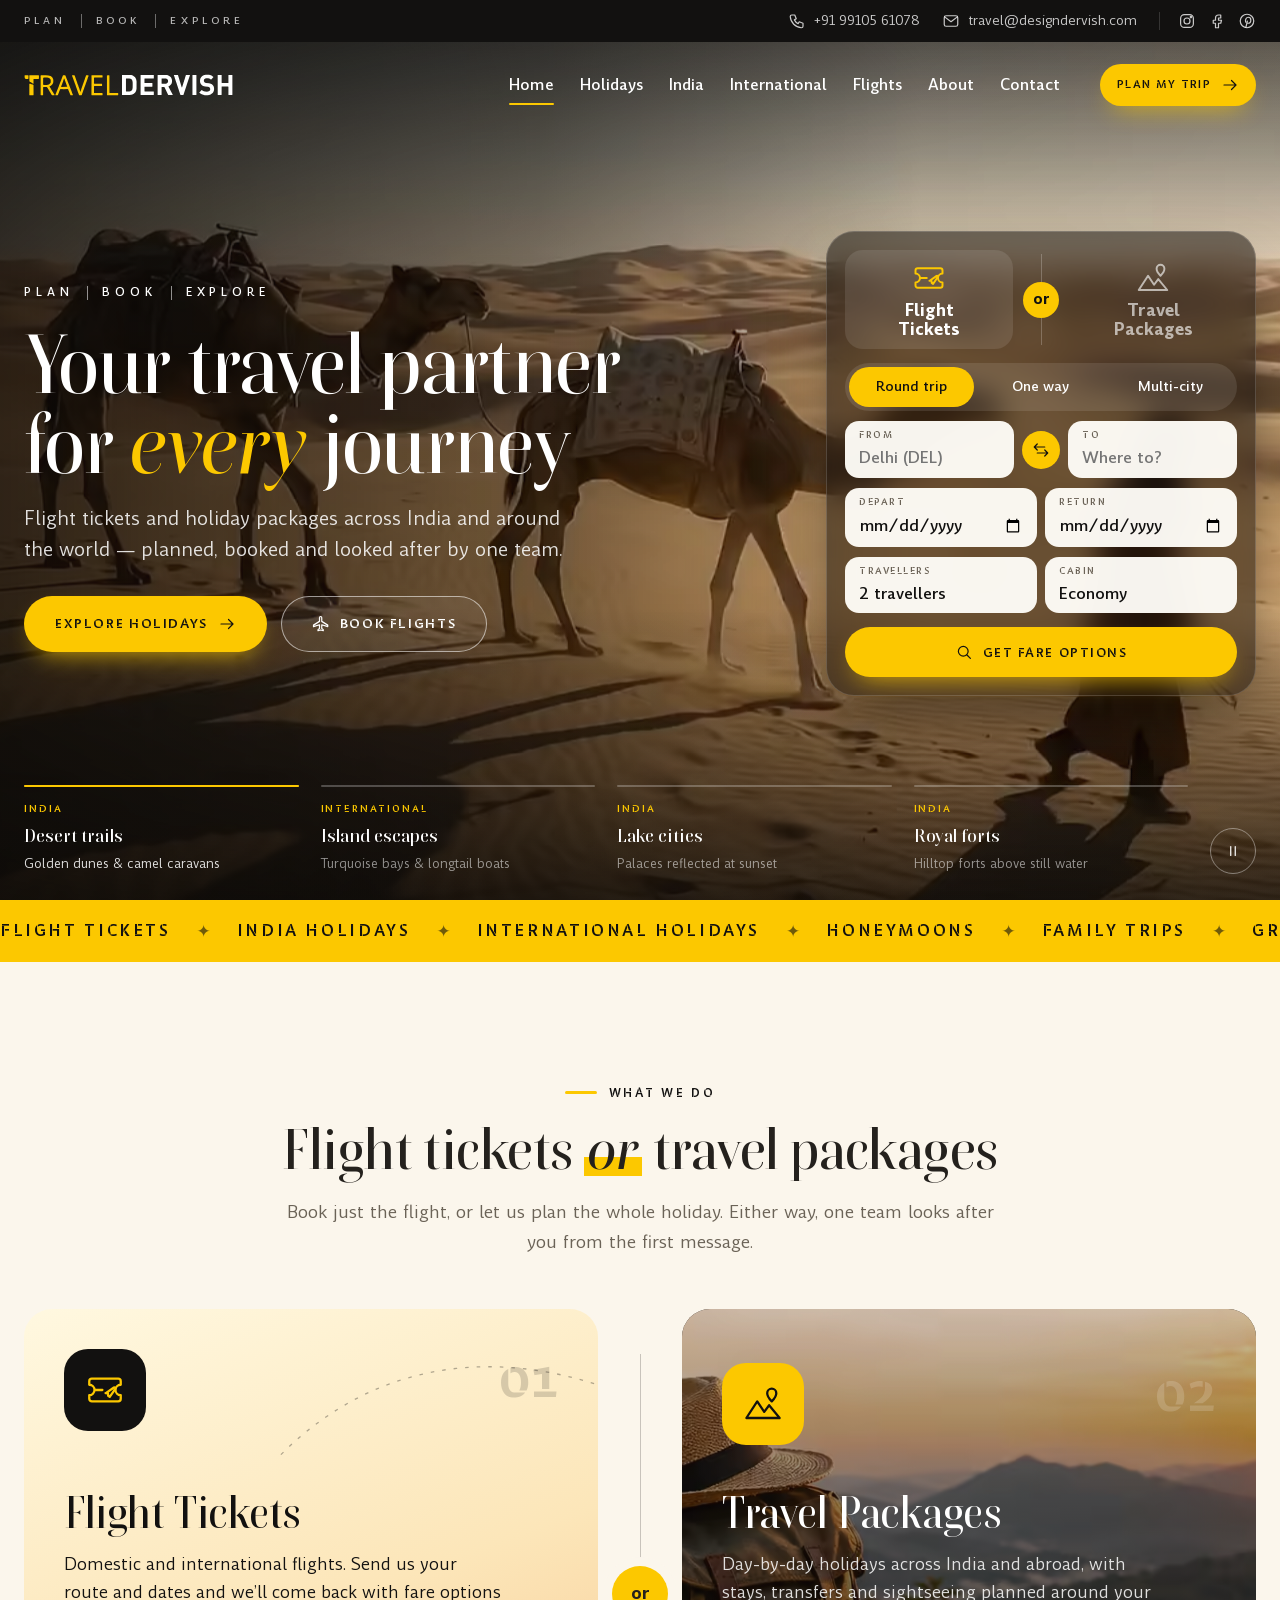
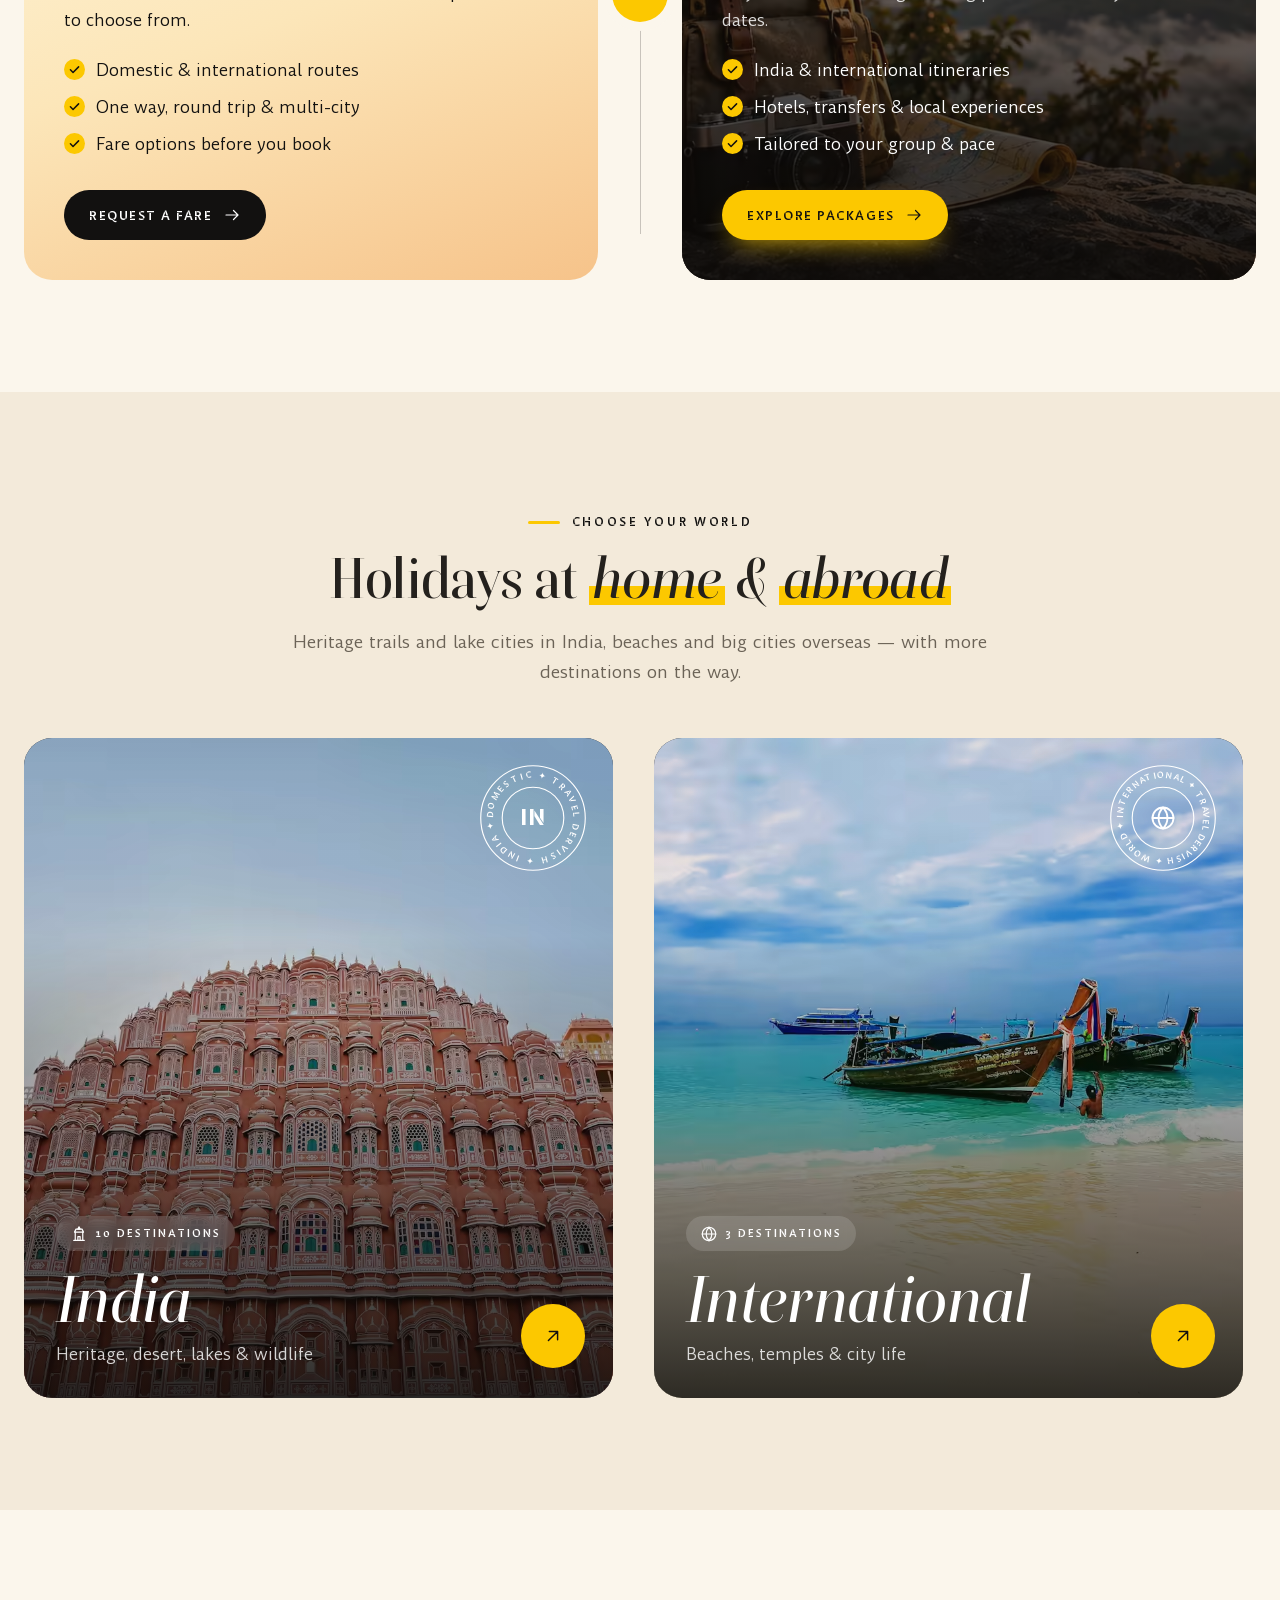
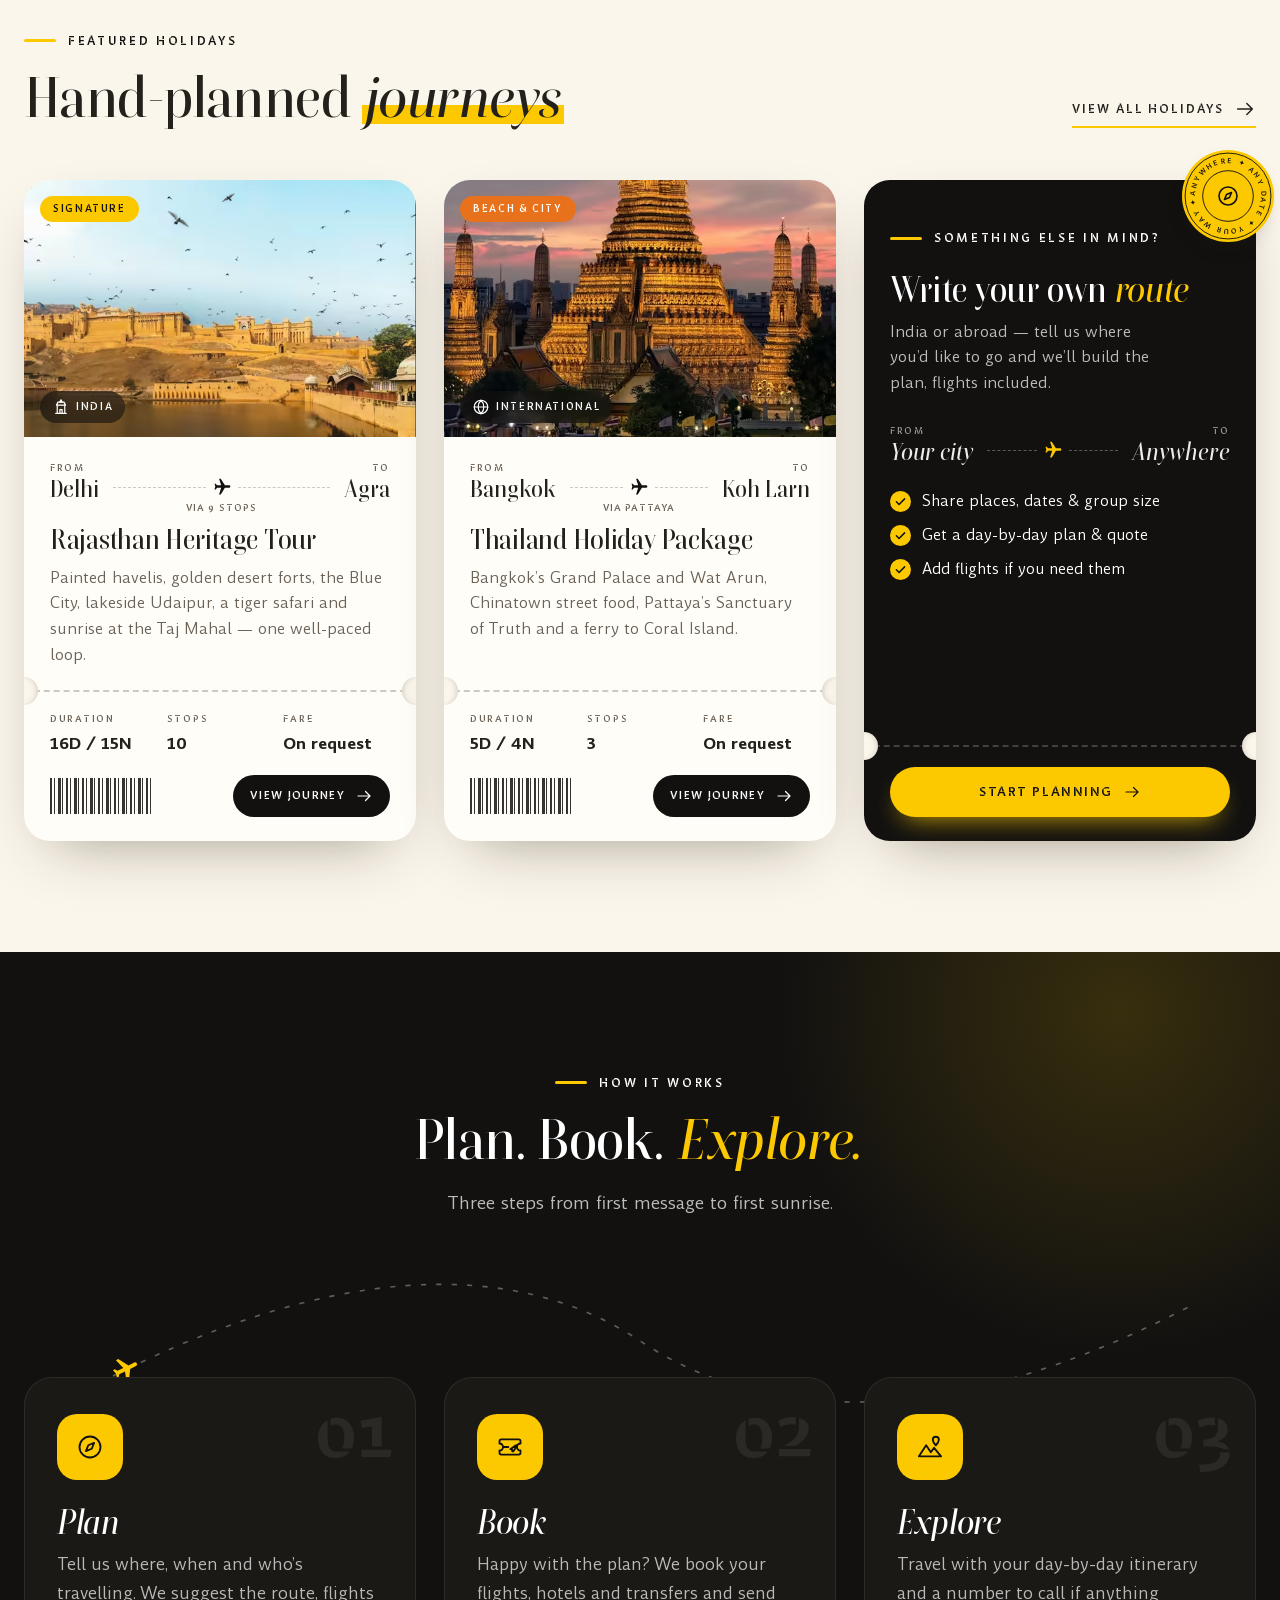
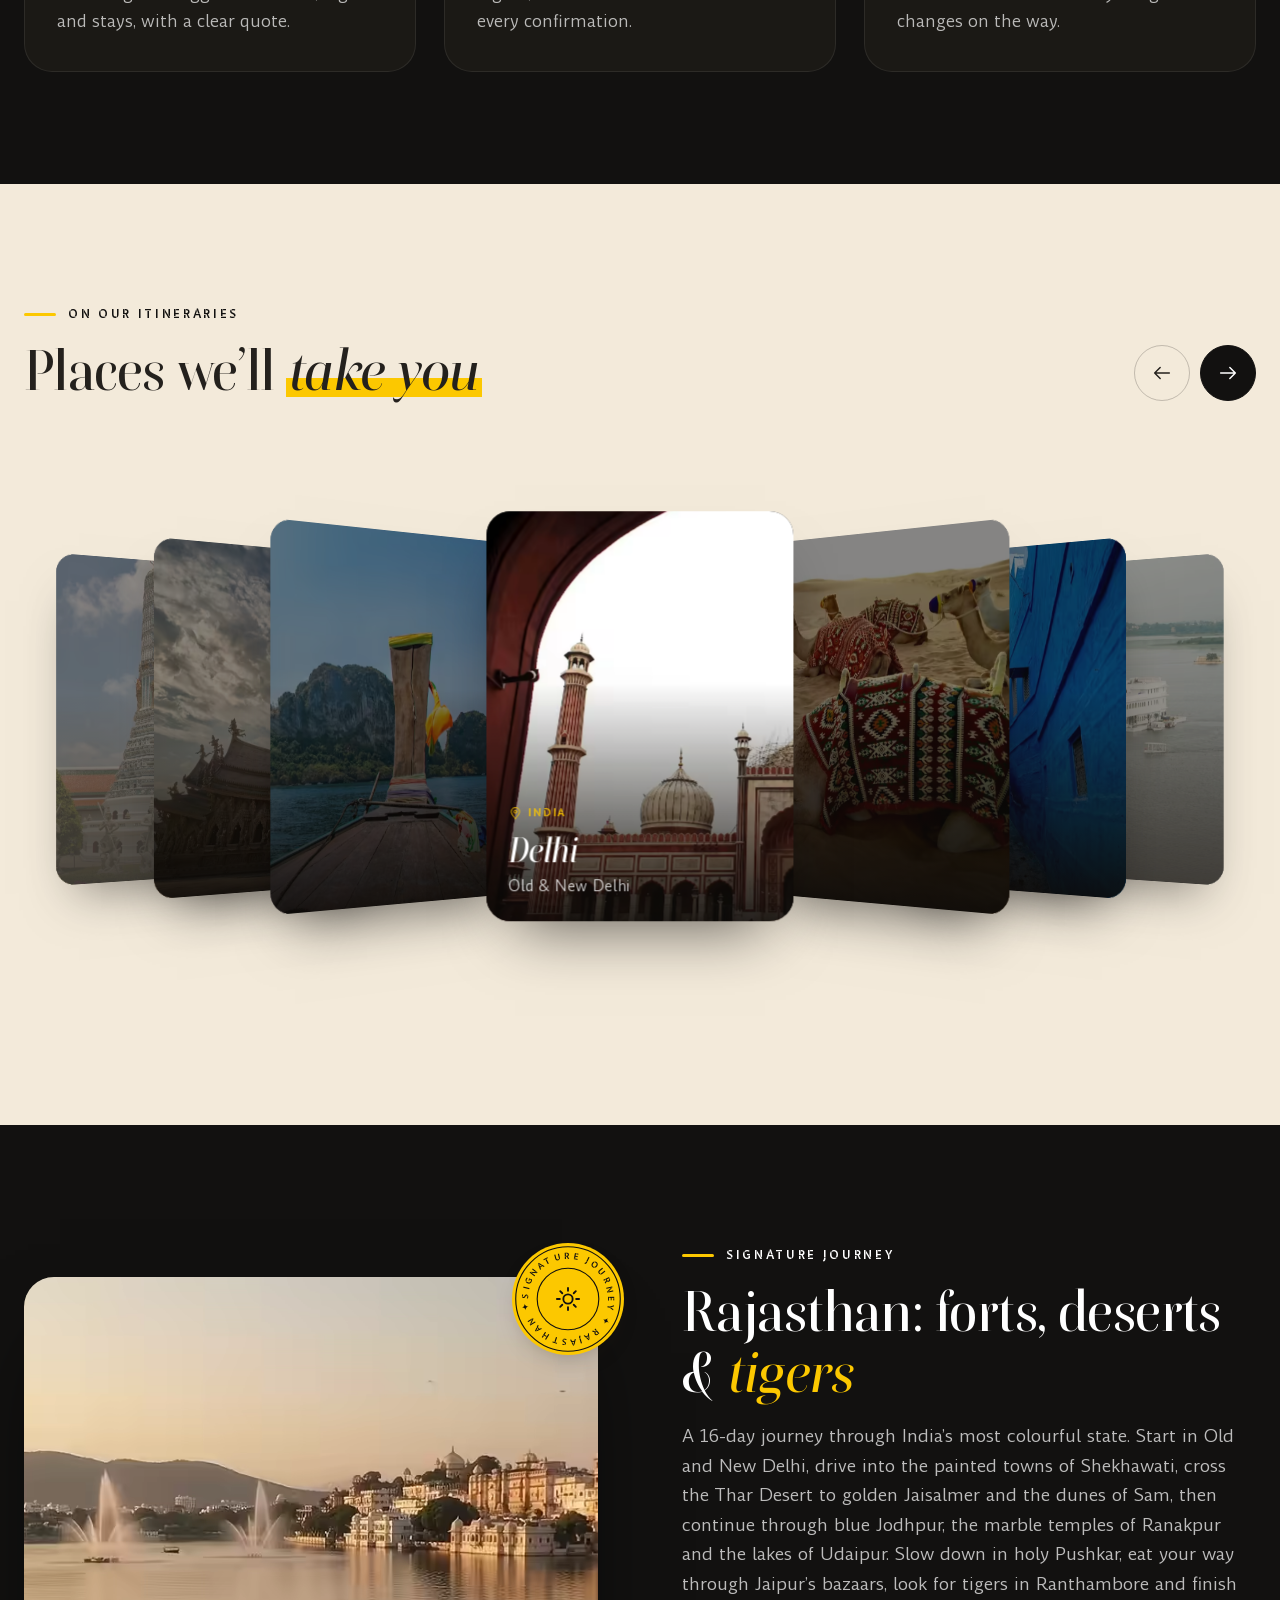
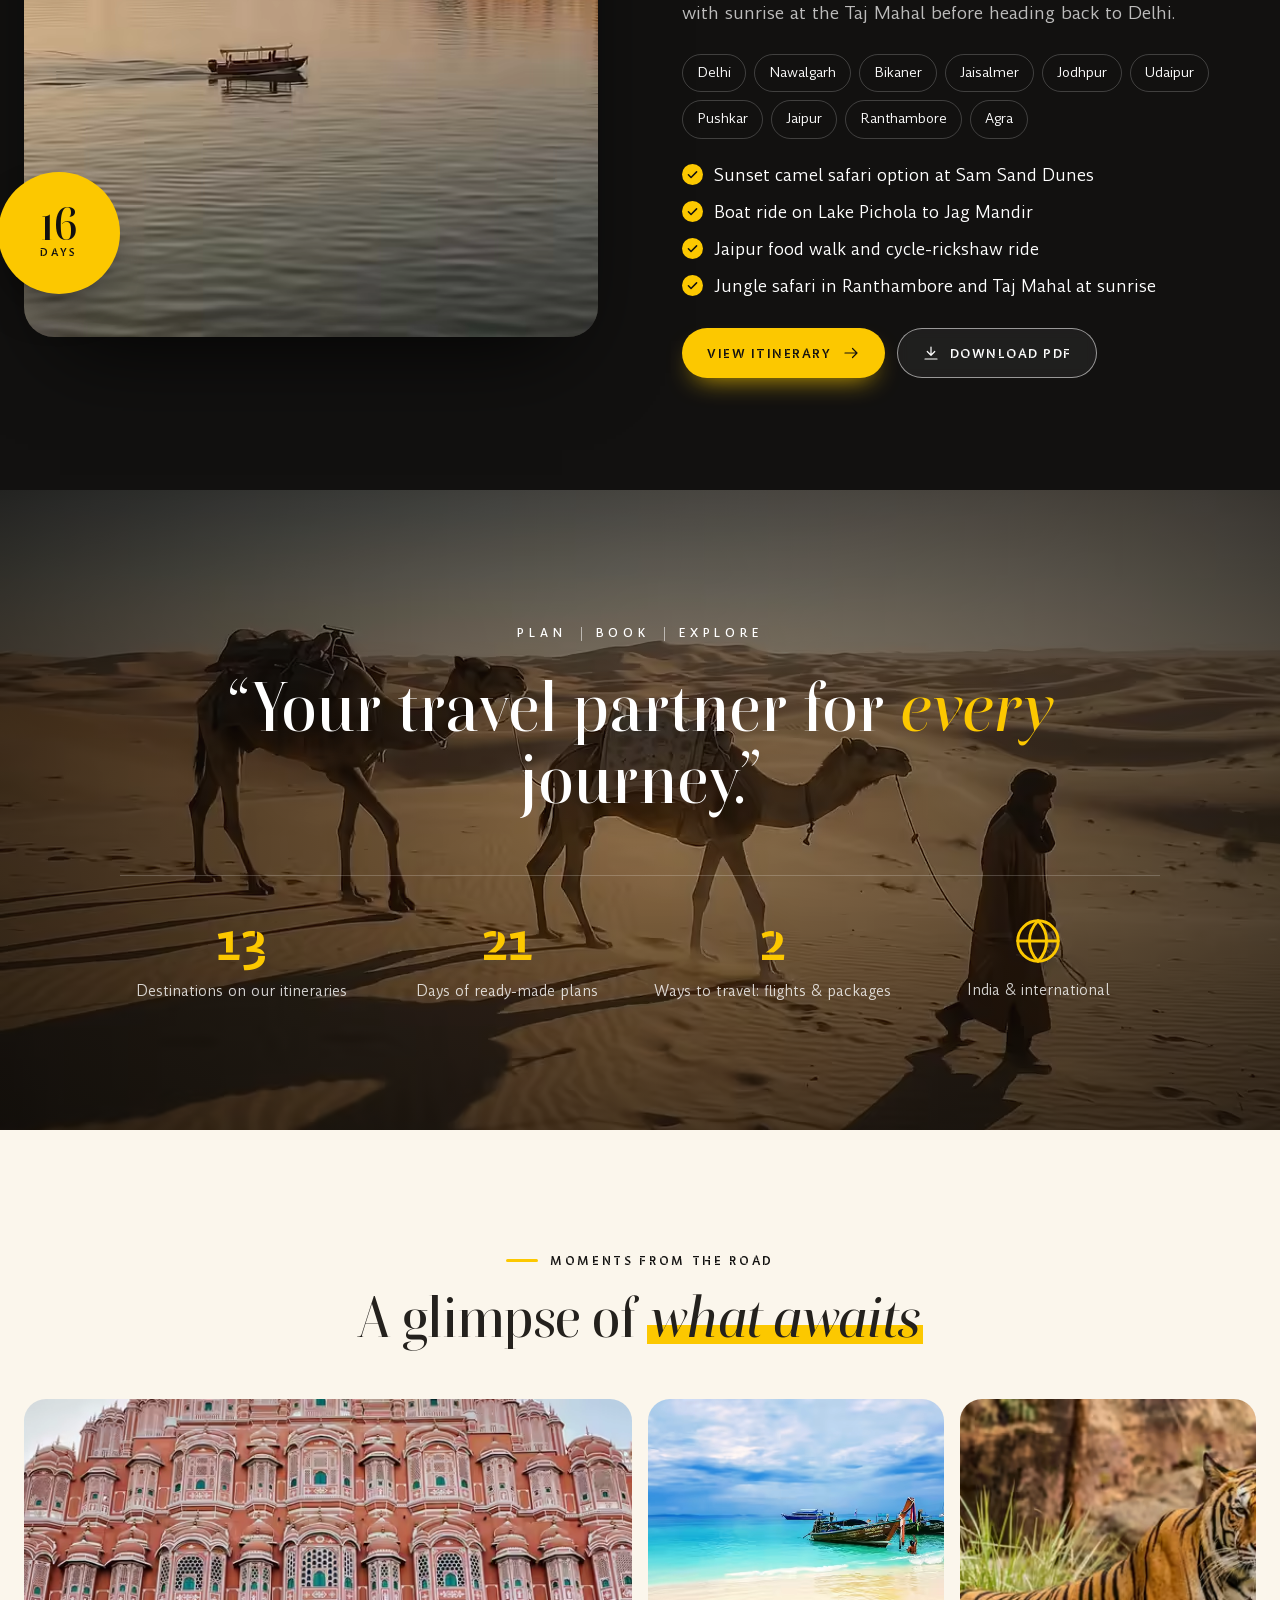
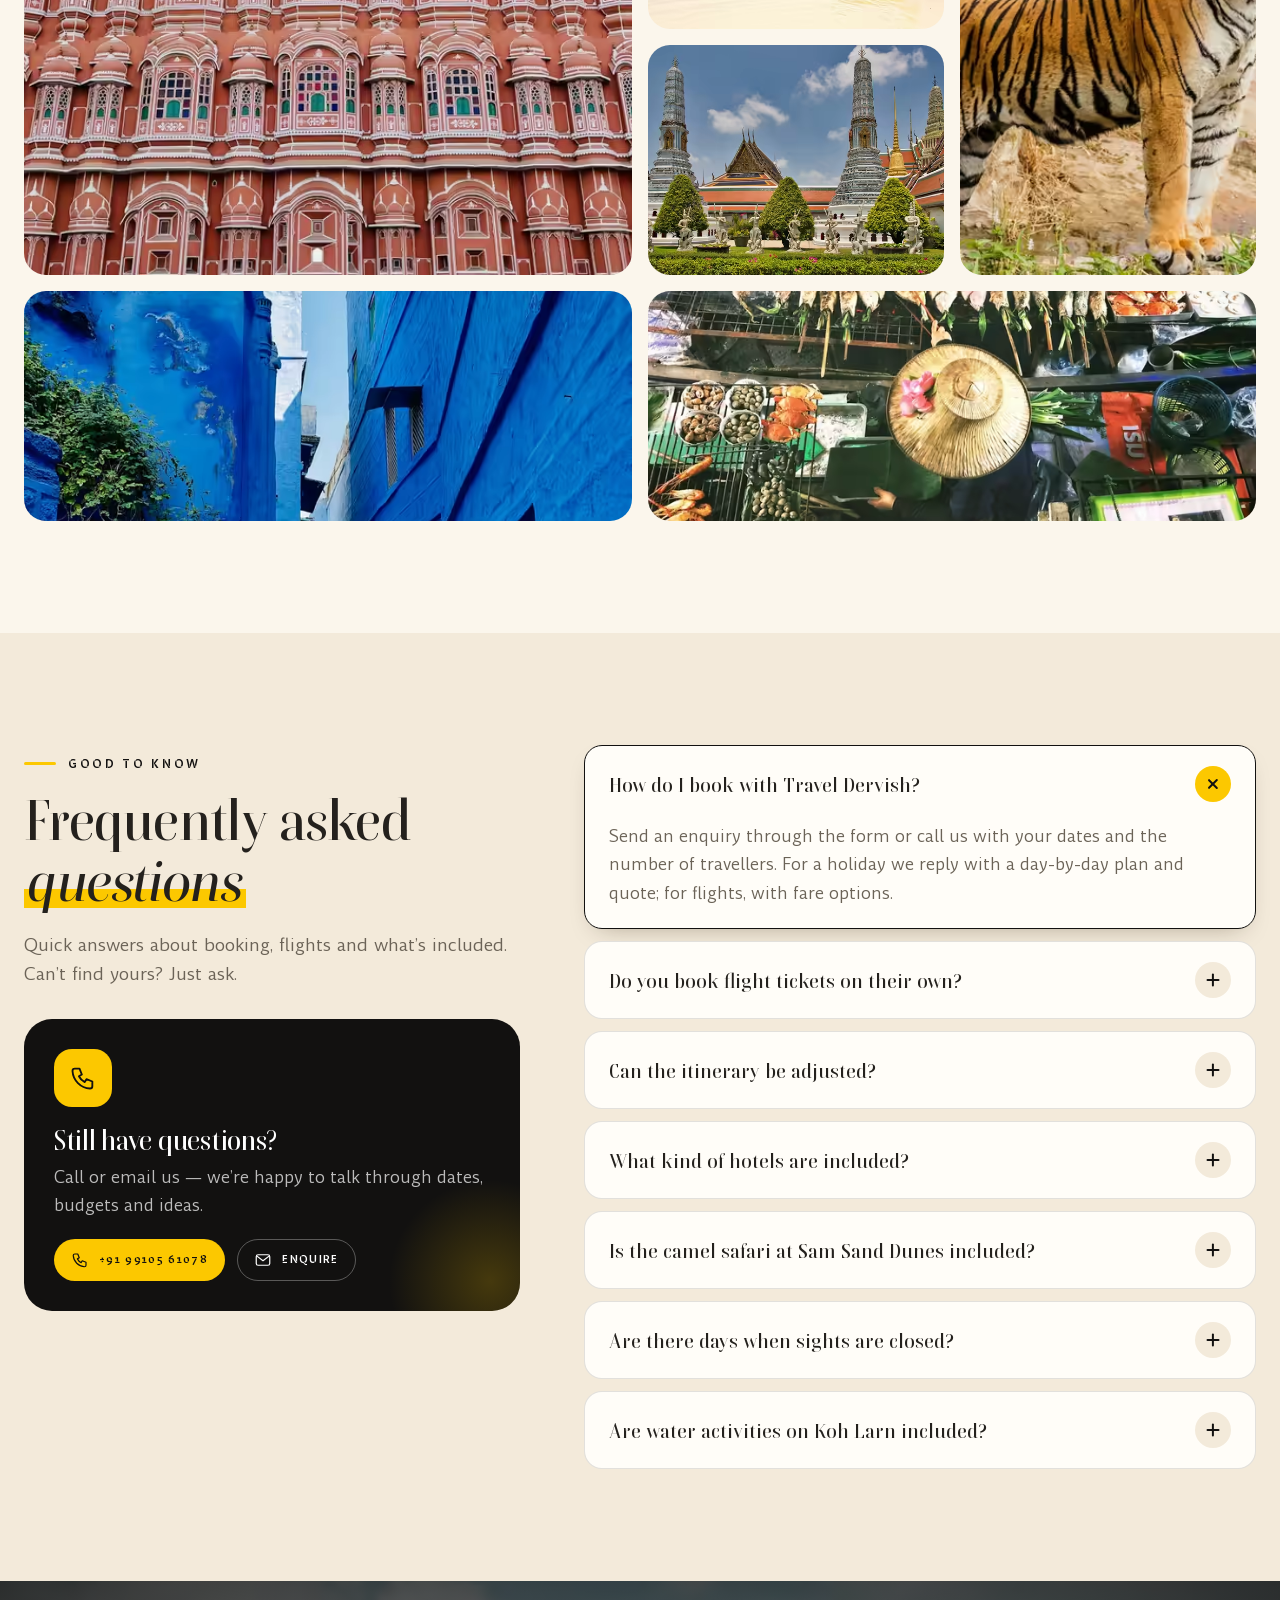
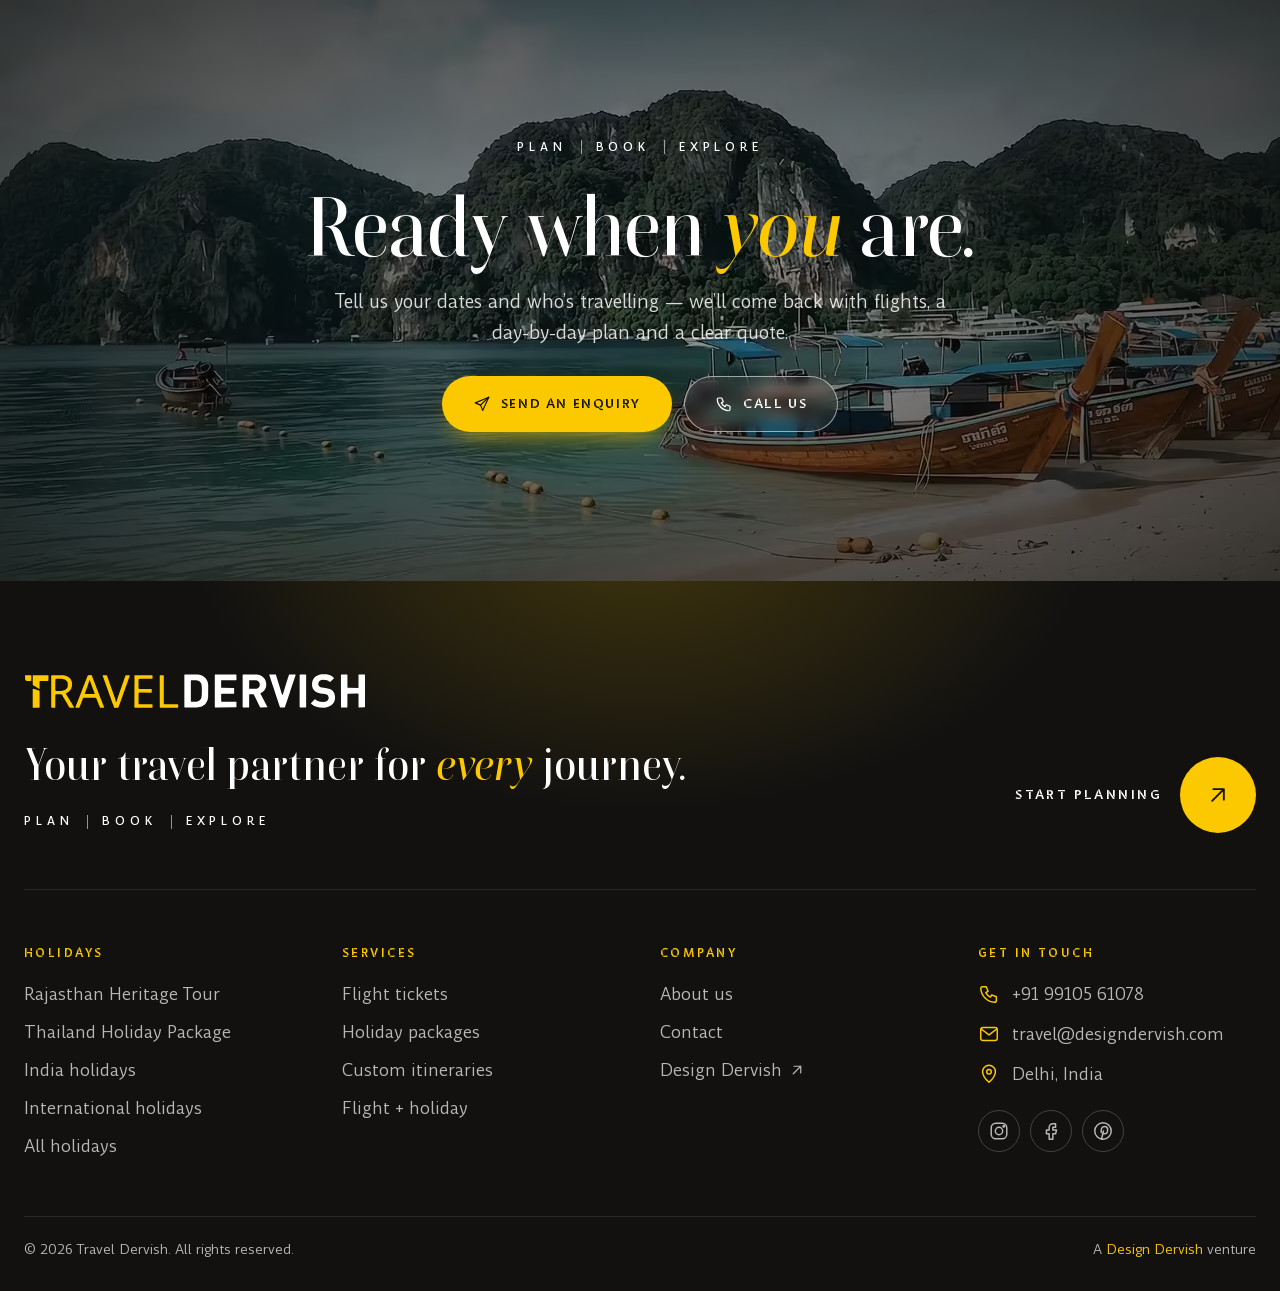
==== commit 47ea8c66: "Clean URLs, 404 page and Cloudflare settings - Links, canonical URLs and sitemap without .html (Clou" ====
--- a/website/index.html
+++ b/website/index.html
@@ -24,7 +24,7 @@
 <link rel="preload" as="image" type="image/avif" href="assets/img/poster-desert.avif" imagesrcset="assets/img/poster-desert-sm.avif 768w, assets/img/poster-desert.avif 1280w" imagesizes="100vw" fetchpriority="high">
 <link rel="preload" href="assets/fonts/boska-500.woff2" as="font" type="font/woff2" crossorigin><link rel="preload" href="assets/fonts/boska-500i.woff2" as="font" type="font/woff2" crossorigin><link rel="preload" href="assets/fonts/amulya-400.woff2" as="font" type="font/woff2" crossorigin><link rel="preload" href="assets/fonts/bespoke-stencil-500.woff2" as="font" type="font/woff2" crossorigin>
 <style>@font-face{font-family:'Boska';font-style:normal;font-weight:500;font-display:swap;src:url('assets/fonts/boska-500.woff2') format('woff2')}@font-face{font-family:'Boska';font-style:italic;font-weight:500;font-display:swap;src:url('assets/fonts/boska-500i.woff2') format('woff2')}@font-face{font-family:'Bespoke Stencil';font-style:normal;font-weight:500;font-display:swap;src:url('assets/fonts/bespoke-stencil-500.woff2') format('woff2')}@font-face{font-family:'Bespoke Stencil';font-style:normal;font-weight:700;font-display:swap;src:url('assets/fonts/bespoke-stencil-700.woff2') format('woff2')}@font-face{font-family:'Amulya';font-style:normal;font-weight:400;font-display:swap;src:url('assets/fonts/amulya-400.woff2') format('woff2')}@font-face{font-family:'Amulya';font-style:normal;font-weight:500;font-display:swap;src:url('assets/fonts/amulya-500.woff2') format('woff2')}@font-face{font-family:'Amulya';font-style:normal;font-weight:700;font-display:swap;src:url('assets/fonts/amulya-700.woff2') format('woff2')}@font-face{font-family:'Boska Fallback';src:local('Georgia');size-adjust:93.89%;ascent-override:102.24%;descent-override:26.63%;line-gap-override:9.59%}@font-face{font-family:'Bespoke Stencil Fallback';src:local('Arial');size-adjust:107.60%;ascent-override:91.08%;descent-override:25.09%;line-gap-override:8.36%}@font-face{font-family:'Amulya Fallback';src:local('Arial');size-adjust:108.10%;ascent-override:96.21%;descent-override:32.38%;line-gap-override:8.33%}:root{--ink:#121110;--ink-2:#1b1915;--ink-3:#2a2621;--ink-4:#3b362f;--sun:#FCC800;--sun-2:#FFDA4A;--sun-3:#E2A900;--sun-soft:#FFF4C9;--ember:#E8711C;--cream:#FBF6EC;--sand:#F3EADA;--sand-2:#E8DBC4;--paper:#FFFDF8;--text:#24211d;--muted:#6b6357;--line:rgba(18,17,16,.12);--line-2:rgba(18,17,16,.22);--f-display:'Boska','Boska Fallback',Georgia,'Times New Roman',serif;--f-label:'Bespoke Stencil','Bespoke Stencil Fallback',Arial,sans-serif;--f-body:'Amulya','Amulya Fallback',Arial,system-ui,sans-serif;--r:18px;--r-lg:28px;--shadow:0 24px 60px -28px rgba(40,26,6,.45);--shadow-sm:0 10px 26px -14px rgba(40,26,6,.4);--ease:cubic-bezier(.2,.8,.2,1);--container:1240px;--notch-bg:var(--cream);--sky:linear-gradient(180deg,#9DB5C6 0%,#D9D3C6 30%,#F3D3A4 56%,#F4AE66 80%,#E98A3F 100%)}*,*::before,*::after{box-sizing:border-box}html{scroll-behavior:smooth;-webkit-text-size-adjust:100%;overflow-x:clip}body{margin:0;font-family:var(--f-body);font-size:17px;line-height:1.65;color:var(--text);background:var(--cream);-webkit-font-smoothing:antialiased;text-rendering:optimizeLegibility;overflow-x:clip}img,video,svg{display:block;max-width:100%}img{height:auto}picture{display:contents}video{object-fit:cover}a{color:inherit;text-decoration:none}button{font:inherit;color:inherit;cursor:pointer;background:none;border:0;padding:0}h1,h2,h3,h4{font-family:var(--f-display);font-weight:500;line-height:1.08;margin:0;letter-spacing:-.01em}p{margin:0 0 1em}::selection{background:var(--sun);color:var(--ink)}:focus-visible{outline:2.5px solid var(--sun-3);outline-offset:3px}.container{width:min(var(--container),100% - 48px);margin-inline:auto}[id]{scroll-margin-top:96px}.sr-only{position:absolute;left:-9999px;top:0;z-index:999;background:var(--sun);color:var(--ink);padding:12px 18px;border-radius:10px}.sr-only:focus{left:16px;top:16px}.ta-r{text-align:right}.grow{flex:1}.i{width:22px;height:22px;flex:none;fill:none;stroke:currentColor;stroke-width:1.6;stroke-linecap:round;stroke-linejoin:round}.i--xs{width:14px;height:14px}.i--sm{width:18px;height:18px}.i--lg{width:28px;height:28px}.i--xl{width:42px;height:42px;stroke-width:1.3}.btn{position:relative;display:inline-flex;align-items:center;justify-content:center;gap:10px;padding:15px 24px;border-radius:999px;border:1.5px solid transparent;font-family:var(--f-label);font-weight:500;font-size:.8rem;letter-spacing:.12em;text-transform:uppercase;line-height:1;white-space:nowrap;transition:transform .35s var(--ease),background .3s,color .3s,border-color .3s,box-shadow .3s}.btn:hover{transform:translateY(-2px)}.btn:active{transform:translateY(0)}.btn--sun{background:var(--sun);color:var(--ink);box-shadow:0 12px 26px -12px rgba(252,200,0,.85)}.btn--sun:hover{background:var(--sun-2);box-shadow:0 16px 32px -12px rgba(252,200,0,.9)}.btn--ink{background:var(--ink);color:#fff}.btn--ink:hover{background:var(--ink-4)}.btn--ghost{border-color:rgba(255,255,255,.55);color:#fff;background:rgba(255,255,255,.06);backdrop-filter:blur(6px)}.btn--ghost:hover{background:#fff;color:var(--ink);border-color:#fff}.btn--line{border-color:var(--line-2);color:var(--ink)}.btn--line:hover{border-color:var(--ink);background:var(--ink);color:#fff}.btn--line-light{border-color:rgba(255,255,255,.3);color:#fff}.btn--line-light:hover{border-color:var(--sun);color:var(--sun)}.btn--sm{padding:11px 16px;font-size:.7rem}.btn--lg{padding:18px 30px;font-size:.84rem}.btn--block{width:100%}.btns{display:flex;flex-wrap:wrap;gap:12px;margin-top:28px}.btns--center{justify-content:center}.btns--col{flex-direction:column;margin-top:auto;gap:8px}.motto{display:inline-flex;align-items:center;gap:14px;font-weight:500;font-size:.72rem;letter-spacing:.42em;text-transform:uppercase;color:var(--ink)}.motto i{width:1px;height:14px;background:currentColor;opacity:.55}.motto--light{color:#fff}.kicker{display:inline-flex;align-items:center;gap:12px;margin-bottom:16px;font-family:var(--f-label);font-weight:500;font-size:.76rem;letter-spacing:.22em;text-transform:uppercase;color:var(--ink)}.kicker::before{content:"";width:32px;height:3px;border-radius:3px;background:var(--sun)}.kicker--light{color:#fff}.head{max-width:740px;margin-bottom:52px}.head--center{margin-inline:auto;text-align:center}.title{font-size:clamp(2.2rem,4.4vw,3.6rem)}.title em,.phero--sky .phero__title em,.center-page h1 em{font-style:italic;padding:0 .06em;-webkit-box-decoration-break:clone;box-decoration-break:clone;background:linear-gradient(180deg,transparent 62%,var(--sun) 62%,var(--sun) 90%,transparent 90%)}.head--light .title,.head--light .kicker{color:#fff}.head--light .title em{background:none;color:var(--sun)}.lead{font-size:1.12rem;color:var(--muted);margin:18px 0 0}.lead + .lead{margin-top:14px}.head--light .lead{color:rgba(255,255,255,.72)}.head-split{display:flex;align-items:flex-end;justify-content:space-between;gap:24px;margin-bottom:52px}.head-split .head{margin-bottom:0}.link-arrow{display:inline-flex;align-items:center;gap:10px;padding-bottom:6px;border-bottom:2px solid var(--sun);font-family:var(--f-label);font-size:.76rem;letter-spacing:.16em;text-transform:uppercase;white-space:nowrap}.link-arrow .i{transition:transform .3s var(--ease)}.link-arrow:hover .i{transform:translateX(4px)}.badge{position:absolute;top:16px;left:16px;z-index:2;padding:8px 13px;border-radius:999px;background:var(--sun);color:var(--ink);font-family:var(--f-label);font-size:.64rem;letter-spacing:.16em;text-transform:uppercase;line-height:1}.badge--ember{background:var(--ember);color:#fff}.chips{display:flex;flex-wrap:wrap;gap:8px;align-items:center}.chips .badge{position:static}.chips--light{margin-bottom:18px}.chips--light span:not(.badge){padding:7px 14px;border-radius:999px;background:rgba(255,255,255,.14);backdrop-filter:blur(6px);font-size:.85rem}.ticks{list-style:none;padding:0;margin:8px 0;display:grid;gap:9px}.ticks li{display:flex;gap:11px;align-items:flex-start}.ticks .i{width:21px;height:21px;padding:3.5px;margin-top:3px;border-radius:50%;background:var(--sun);color:var(--ink);stroke-width:2.6}.ticks--sm{font-size:.95rem}.barcode{display:block;flex:none;width:104px;height:36px;opacity:.85;background:repeating-linear-gradient(90deg,var(--ink) 0 2px,transparent 2px 4px,var(--ink) 4px 5px,transparent 5px 8px,var(--ink) 8px 11px,transparent 11px 12px,var(--ink) 12px 13px,transparent 13px 16px)}.stamp{position:relative;display:grid;place-items:center;width:112px;height:112px;color:#fff;flex:none}.stamp>svg{position:absolute;inset:0;width:100%;height:100%;fill:none;stroke:currentColor;stroke-width:1.2;animation:spin 28s linear infinite}.stamp text{fill:currentColor;stroke:none;font-family:var(--f-label);font-size:9.5px}.stamp b{font-family:var(--f-label);font-weight:700;font-size:1.35rem;letter-spacing:.06em}.stamp b .i{width:28px;height:28px}.stamp--ink{color:var(--ink)}.stamp--sun{color:var(--ink);background:var(--sun);border-radius:50%;box-shadow:var(--shadow-sm)}@keyframes spin{to{transform:rotate(360deg)}}[data-tilt]{transform:perspective(1100px) rotateX(var(--rx,0deg)) rotateY(var(--ry,0deg));transition:transform .7s var(--ease)}[data-tilt].is-tilting{transition:transform .12s linear}.glare{position:absolute;inset:0;z-index:6;pointer-events:none;border-radius:inherit;opacity:0;transition:opacity .4s;background:radial-gradient(circle at var(--gx,50%) var(--gy,50%),rgba(255,255,255,.45),transparent 48%);mix-blend-mode:soft-light}[data-tilt].is-tilting .glare{opacity:1}.topbar{position:relative;z-index:60;background:var(--ink);color:rgba(255,255,255,.78);font-size:.85rem}.topbar__inner{display:flex;align-items:center;justify-content:space-between;gap:20px;height:42px}.topbar .motto{font-size:.62rem;color:rgba(255,255,255,.7)}.topbar__right{display:flex;align-items:center;gap:22px}.topbar__right>a{display:inline-flex;align-items:center;gap:8px;white-space:nowrap;transition:color .2s}.topbar__right>a:hover{color:var(--sun)}.topbar__right b{color:#fff;font-weight:700}.topbar__social{display:flex;gap:12px;padding-left:18px;border-left:1px solid rgba(255,255,255,.15)}.topbar__social a:hover{color:var(--sun)}.header{position:relative;z-index:50;color:var(--ink)}.header--solid{position:sticky;top:0;background:rgba(251,246,236,.94);backdrop-filter:blur(12px);border-bottom:1px solid var(--line)}.header--overlay{position:absolute;top:42px;left:0;right:0;color:#fff}.header--overlay.is-fixed{position:fixed;top:0;color:var(--ink);background:rgba(251,246,236,.93);backdrop-filter:blur(14px) saturate(1.3);box-shadow:0 12px 30px -22px rgba(0,0,0,.55);animation:drop .55s var(--ease)}@keyframes drop{from{transform:translateY(-100%)}}.header__inner{display:flex;align-items:center;gap:28px;height:86px;transition:height .3s}.is-fixed .header__inner,.header--solid .header__inner{height:72px}.logo{display:inline-flex;color:inherit;flex:none}.logo__mark{height:22px;width:209px}.logo--light{color:#fff}.logo--lg .logo__mark{height:36px;width:342px}.nav{display:flex;gap:2px;margin-left:auto}.nav__link{position:relative;padding:10px 12px;font-weight:500;font-size:.96rem}.nav__link::after{content:"";position:absolute;left:12px;right:12px;bottom:3px;height:2px;border-radius:2px;background:var(--sun);transform:scaleX(0);transform-origin:left;transition:transform .35s var(--ease)}.nav__link:hover::after,.nav__link.is-active::after{transform:scaleX(1)}.header__actions{display:flex;align-items:center;gap:12px}.nav-toggle{display:none;width:48px;height:48px;border-radius:50%;border:1.5px solid currentColor;place-items:center}.mobile-nav{position:fixed;inset:0;z-index:120;display:flex;flex-direction:column;padding:22px 24px 30px;overflow-y:auto;background:var(--ink);color:#fff;transform:translateX(100%);visibility:hidden;transition:transform .55s var(--ease),visibility 0s .55s}.mobile-nav.is-open{transform:none;visibility:visible;transition:transform .55s var(--ease)}.mobile-nav__top{display:flex;align-items:center;justify-content:space-between;margin-bottom:24px}.mobile-nav__close{width:48px;height:48px;border-radius:50%;border:1.5px solid rgba(255,255,255,.3);display:grid;place-items:center}.m-link{display:flex;align-items:center;justify-content:space-between;padding:15px 2px;border-bottom:1px solid rgba(255,255,255,.1);font-family:var(--f-display);font-size:1.8rem}.m-link .i{color:var(--sun);opacity:.6}.m-link.is-active{color:var(--sun)}.mobile-nav__foot{margin-top:auto;padding-top:28px;display:grid;gap:12px;justify-items:center}.mobile-nav__foot .motto{margin-top:10px;font-size:.62rem;opacity:.7}.hero{position:relative;display:flex;flex-direction:column;min-height:max(700px,calc(100svh - 42px));color:#fff;background:var(--ink);overflow:hidden;isolation:isolate}.hero__stage{position:absolute;inset:-5%;z-index:-2;will-change:transform;transform:translate3d(0,0,0)}.clip{position:absolute;inset:0;opacity:0;transition:opacity 1.3s ease;overflow:hidden}.clip.is-active{opacity:1;z-index:1}.clip.is-leaving{opacity:0;z-index:0}.clip img,.clip video{position:absolute;inset:0;width:100%;height:100%;object-fit:cover}.clip video{opacity:0;transition:opacity .9s ease}.clip.is-playing video{opacity:1}.clip img,.clip video{transform:scale(1.02);backface-visibility:hidden}.clip.is-active img,.clip.is-active video,.clip.is-leaving img,.clip.is-leaving video{animation:push 12s cubic-bezier(.25,.6,.3,1) both}.clip--still.is-active img{animation:drift 26s ease-in-out infinite alternate}@keyframes push{from{transform:scale(1.14)}to{transform:scale(1.02)}}@keyframes drift{from{transform:scale(1.05) translate(0,0)}to{transform:scale(1.17) translate(-2%,-1.5%)}}.hero__shade{position:absolute;inset:0;z-index:-1;pointer-events:none;background:linear-gradient(90deg,rgba(12,10,8,.8) 0%,rgba(12,10,8,.5) 42%,rgba(12,10,8,.12) 72%),linear-gradient(0deg,rgba(12,10,8,.8) 0%,transparent 34%),linear-gradient(180deg,rgba(12,10,8,.6) 0%,transparent 26%)}.hero__inner{flex:1;display:grid;grid-template-columns:minmax(0,1fr) 430px;gap:56px;align-items:center;padding-top:128px;padding-bottom:28px}[data-depth]{will-change:transform}.hero__title{margin:20px 0 18px;font-size:clamp(3rem,6.4vw,6rem);line-height:.98;letter-spacing:-.02em}.hero__title .ln{display:block;overflow:hidden;padding-bottom:.1em;margin-bottom:-.1em}.hero__title .ln>span{display:inline-block;animation:rise 1.2s var(--ease) both .15s}.hero__title .ln + .ln>span{animation-delay:.3s}.hero__title em{color:var(--sun)}@keyframes rise{from{transform:translateY(108%)}}.hero__text{max-width:540px;font-size:1.2rem;color:rgba(255,255,255,.86);animation:fade 1.2s ease both .5s}.hero__actions{display:flex;flex-wrap:wrap;gap:14px;margin-top:30px;animation:fade 1.2s ease both .7s}.hero .motto{animation:fade 1s ease both}@keyframes fade{from{opacity:0;transform:translateY(14px)}}.hero__bottom{display:flex;align-items:flex-end;gap:22px;padding-bottom:26px}.chapters{flex:1;display:grid;grid-template-columns:repeat(4,1fr);gap:22px}.chapter{display:grid;gap:2px;text-align:left;color:rgba(255,255,255,.55);transition:color .3s}.chapter__bar{height:2px;margin-bottom:12px;border-radius:2px;background:rgba(255,255,255,.25);overflow:hidden}.chapter__bar i{display:block;height:100%;background:var(--sun);transform:scaleX(0);transform-origin:left}.chapter.is-active .chapter__bar i{animation:bar var(--chapter-dur,9s) linear forwards}.hero.is-paused .chapter.is-active .chapter__bar i{animation-play-state:paused}@keyframes bar{to{transform:scaleX(1)}}.chapter__scope{font-family:var(--f-label);font-size:.62rem;letter-spacing:.2em;text-transform:uppercase;color:var(--sun)}.chapter strong{font-family:var(--f-display);font-weight:500;font-size:1.18rem;color:#fff}.chapter small{font-size:.8rem}.chapter.is-active,.chapter:hover{color:rgba(255,255,255,.88)}.hero__pause{flex:none;width:46px;height:46px;border-radius:50%;border:1.5px solid rgba(255,255,255,.4);display:grid;place-items:center;transition:.3s}.hero__pause:hover{background:#fff;color:var(--ink)}.hero__pause .i:last-child,.hero.is-paused .hero__pause .i:first-child{display:none}.hero.is-paused .hero__pause .i:last-child{display:block}.booker{position:relative;padding:18px;border-radius:28px;color:#fff;background:rgba(18,17,16,.82);animation:fade 1s ease both .55s;border:1px solid rgba(255,255,255,.16);box-shadow:0 30px 70px -24px rgba(0,0,0,.7)}.booker__tabs{position:relative;display:grid;grid-template-columns:1fr auto 1fr;align-items:center;gap:10px;margin-bottom:14px}.booker__tabs::before{content:"";position:absolute;left:50%;top:4px;bottom:4px;width:1px;background:rgba(255,255,255,.22)}.booker__tab{display:flex;flex-direction:column;align-items:center;gap:6px;padding:10px 8px;border-radius:18px;text-align:center;font-weight:700;font-size:1.04rem;line-height:1.12;color:rgba(255,255,255,.62);transition:background .3s,color .3s}.booker__tab:hover{color:#fff}.booker__tab.is-active{color:#fff;background:rgba(255,255,255,.1)}.booker__tab.is-active .i{color:var(--sun)}.booker__tab .i--xl{width:36px;height:36px}.booker__or{position:relative;z-index:1;width:36px;height:36px;border-radius:50%;display:grid;place-items:center;background:var(--sun);color:var(--ink);font-weight:700;font-size:.9rem}.booker__panel{display:none;gap:10px}.booker__panel.is-active{display:grid;animation:fade .45s ease}.seg{display:flex;gap:4px;padding:4px;border-radius:999px;background:rgba(255,255,255,.1)}.seg label{position:relative;flex:1}.seg input{position:absolute;inset:0;opacity:0;cursor:pointer}.seg span{display:flex;align-items:center;justify-content:center;gap:7px;padding:9px 10px;border-radius:999px;cursor:pointer;font-weight:500;font-size:.84rem;white-space:nowrap;transition:background .25s,color .25s}.seg input:checked + span{background:var(--sun);color:var(--ink)}.seg input:focus-visible + span{outline:2px solid var(--sun);outline-offset:2px}.bf{display:flex;flex-direction:column;gap:1px;min-width:0;padding:7px 14px;border-radius:14px;background:rgba(255,253,248,.96);color:var(--ink);cursor:text;transition:box-shadow .2s}.bf>span{font-family:var(--f-label);font-size:.6rem;letter-spacing:.16em;text-transform:uppercase;color:var(--muted)}.bf input,.bf select{width:100%;min-width:0;padding:0;border:0;outline:0;background:transparent;font:inherit;font-weight:500;font-size:.98rem;color:var(--ink);color-scheme:light}.bf select{appearance:none;cursor:pointer}.bf:focus-within{box-shadow:0 0 0 2.5px var(--sun)}.bf[hidden]{display:none}.bf-route{display:grid;grid-template-columns:1fr auto 1fr;align-items:center;gap:8px}.bf-swap{width:38px;height:38px;border-radius:50%;display:grid;place-items:center;background:var(--sun);color:var(--ink);transition:transform .45s var(--ease)}.bf-swap:hover{transform:rotate(180deg)}.bf-row{display:grid;grid-template-columns:1fr 1fr;gap:8px}.bf-row:has(>[hidden]){grid-template-columns:1fr}.booker .btn{margin-top:4px}@media (hover:hover) and (pointer:fine) and (min-width:1025px){.booker{background:rgba(18,17,16,.52);-webkit-backdrop-filter:blur(14px) saturate(1.25);backdrop-filter:blur(14px) saturate(1.25)}}.ticker{overflow:hidden;background:var(--sun);color:var(--ink)}.ticker__track{display:flex;width:max-content;animation:marquee 40s linear infinite;will-change:transform}.ticker span{padding:17px 0;font-family:var(--f-label);font-weight:500;font-size:1.02rem;letter-spacing:.16em;text-transform:uppercase;white-space:nowrap}.ticker i{padding:17px 26px;font-style:normal;opacity:.6}@keyframes marquee{to{transform:translateX(-50%)}}.section{position:relative;padding:112px 0}.section--sand{background:var(--sand);--notch-bg:var(--sand)}.section--ink{background:var(--ink);color:#fff;--notch-bg:var(--ink)}.duo{display:grid;grid-template-columns:1fr 84px 1fr;align-items:stretch}.duo__or{position:relative;display:grid;place-items:center}.duo__or::before{content:"";position:absolute;left:50%;top:8%;bottom:8%;width:1px;background:var(--line-2)}.duo__or span{position:relative;width:56px;height:56px;border-radius:50%;display:grid;place-items:center;background:var(--sun);font-weight:700;font-size:1.05rem;box-shadow:0 0 0 9px var(--cream)}.duo__card{position:relative;display:flex;flex-direction:column;gap:14px;min-height:520px;padding:40px;border-radius:var(--r-lg);overflow:hidden;isolation:isolate}.duo__card h3{font-size:clamp(2.2rem,3.4vw,2.9rem)}.duo__card p{max-width:440px;margin:0}.duo__card .btn{align-self:flex-start;margin-top:10px}.duo__card--sky{background:linear-gradient(160deg,#FFF8E0 0%,#FCE6B9 52%,#F6C38A 100%);color:var(--ink)}.duo__card--photo{background:var(--ink);color:#fff}.duo__card--photo::before{content:"";position:absolute;inset:0;z-index:-1;background:linear-gradient(180deg,rgba(12,10,8,.2) 0%,rgba(12,10,8,.55) 45%,rgba(12,10,8,.9) 100%)}.duo__bg{position:absolute;inset:0;z-index:-2;width:100%;height:100%;object-fit:cover;transition:transform 1.4s var(--ease)}.duo__card--photo:hover .duo__bg{transform:scale(1.07)}.duo__card--photo p{color:rgba(255,255,255,.85)}.duo__top{display:flex;align-items:flex-start;justify-content:space-between;margin-bottom:auto;padding-bottom:30px}.duo__icon{width:82px;height:82px;border-radius:24px;display:grid;place-items:center;background:var(--ink);color:var(--sun)}.duo__card--photo .duo__icon{background:var(--sun);color:var(--ink)}.duo__num{font-family:var(--f-label);font-size:3.6rem;line-height:1;opacity:.16}.duo__arc{position:absolute;right:-30px;top:30px;z-index:-1;width:62%;fill:none;stroke:var(--ink);stroke-width:1.5;stroke-dasharray:4 9;opacity:.32}.worlds{display:grid;grid-template-columns:1fr 1fr;gap:28px}.world{position:relative;display:block;aspect-ratio:5 / 5.6;max-height:660px;border-radius:var(--r-lg);overflow:hidden;color:#fff;background:var(--ink);isolation:isolate}.world img,.world video{position:absolute;inset:0;z-index:-2;width:100%;height:100%;object-fit:cover;transition:transform 1.4s var(--ease),opacity .7s}.world video{opacity:0}.world.is-playing video{opacity:1}.world:hover img,.world:hover video{transform:scale(1.06)}.world::after{content:"";position:absolute;inset:0;z-index:-1;background:linear-gradient(180deg,rgba(12,10,8,.1) 30%,rgba(12,10,8,.86) 100%)}.world .stamp{position:absolute;top:24px;right:24px}.world__body{position:absolute;left:32px;right:110px;bottom:30px}.world__count{display:inline-flex;align-items:center;gap:8px;margin-bottom:14px;padding:8px 14px;border-radius:999px;background:rgba(255,255,255,.14);backdrop-filter:blur(8px);font-family:var(--f-label);font-size:.7rem;letter-spacing:.18em;text-transform:uppercase}.world h3{font-size:clamp(2.6rem,5vw,4.4rem);font-style:italic}.world p{margin:6px 0 0;color:rgba(255,255,255,.82)}.world__go{position:absolute;right:28px;bottom:30px;width:64px;height:64px;border-radius:50%;display:grid;place-items:center;background:var(--sun);color:var(--ink);transition:transform .5s var(--ease)}.world:hover .world__go{transform:rotate(45deg) scale(1.05)}.passes{display:grid;grid-template-columns:repeat(3,1fr);gap:28px;align-items:stretch}.pass{position:relative;display:flex;flex-direction:column;border-radius:26px;background:var(--paper);box-shadow:var(--shadow)}.pass__media{position:relative;display:block;aspect-ratio:16 / 10.5;overflow:hidden;border-radius:26px 26px 0 0}.pass__media img{width:100%;height:100%;object-fit:cover;transition:transform 1.2s var(--ease)}.pass:hover .pass__media img{transform:scale(1.07)}.pass__scope{position:absolute;left:16px;bottom:14px;display:inline-flex;align-items:center;gap:6px;padding:7px 12px;border-radius:999px;background:rgba(18,17,16,.62);backdrop-filter:blur(8px);color:#fff;font-family:var(--f-label);font-size:.64rem;letter-spacing:.16em;text-transform:uppercase}.pass__body{flex:1;padding:24px 26px 22px}.pass__route{display:grid;grid-template-columns:auto 1fr auto;align-items:end;gap:14px;margin-bottom:20px}.pass__route small,.pass__meta dt{display:block;font-family:var(--f-label);font-size:.6rem;letter-spacing:.18em;text-transform:uppercase;color:var(--muted)}.pass__route b{font-family:var(--f-display);font-weight:500;font-size:1.45rem;line-height:1.1}.pass__fly{position:relative;display:flex;align-items:center;gap:6px;padding-bottom:8px}.pass__fly span{flex:1;border-top:1.5px dashed var(--line-2)}.pass__fly small{position:absolute;left:0;right:0;bottom:-12px;text-align:center;letter-spacing:.12em}.pass__plane{width:20px;height:20px;transform:rotate(90deg);color:var(--ink)}.pass:hover .pass__plane{animation:hop 1.4s var(--ease) infinite}@keyframes hop{50%{translate:8px -3px}}.pass__title{font-size:1.7rem;margin-bottom:10px}.pass__title a{background:linear-gradient(var(--sun),var(--sun)) 0 92% / 0 4px no-repeat;transition:background-size .45s var(--ease)}.pass__title a:hover{background-size:100% 4px}.pass__text{margin:0;font-size:.98rem;color:var(--muted)}.pass__stub{position:relative;padding:20px 26px 24px;border-top:2px dashed var(--line-2)}.pass__stub::before,.pass__stub::after{content:"";position:absolute;top:-15px;width:14px;height:28px;background:var(--notch-bg)}.pass__stub::before{left:0;border-radius:0 14px 14px 0;box-shadow:inset -4px 0 6px -4px rgba(40,26,6,.25)}.pass__stub::after{right:0;border-radius:14px 0 0 14px;box-shadow:inset 4px 0 6px -4px rgba(40,26,6,.25)}.pass__meta{display:grid;grid-template-columns:repeat(3,1fr);gap:10px;margin:0 0 18px}.pass__meta dd{margin:3px 0 0;font-weight:700;font-size:.98rem}.pass__meta--col{grid-template-columns:1fr;gap:14px;margin:0}.pass__foot{display:flex;align-items:center;justify-content:space-between;gap:14px}.pass--blank{background:var(--ink);color:#fff}.pass__blank{position:relative;padding:32px 26px 4px}.pass__blank .stamp{position:absolute;top:-30px;right:-18px;width:92px;height:92px;color:var(--ink);background:var(--sun);border-radius:50%;box-shadow:var(--shadow-sm)}.pass--blank .pass__blank{padding-top:40px}.pass__blank .stamp b .i{width:24px;height:24px}.pass--blank .kicker{color:#fff}.pass__blank h3{margin:6px 0 10px;font-size:2.2rem}.pass__blank h3 em{color:var(--sun)}.pass__blank p{max-width:82%;margin:0;font-size:.98rem;color:rgba(255,255,255,.72)}.pass--blank .pass__route small{color:rgba(255,255,255,.55)}.pass--blank .pass__fly span{border-color:rgba(255,255,255,.3)}.pass--blank .pass__plane{color:var(--sun)}.pass__route--blank b{font-style:italic;color:rgba(255,255,255,.92)}.pass--blank .pass__stub{border-top-color:rgba(255,255,255,.2)}.pbe{overflow:hidden}.pbe::before{content:"";position:absolute;top:-320px;right:-220px;width:760px;height:760px;border-radius:50%;pointer-events:none;background:radial-gradient(circle,rgba(252,200,0,.16),transparent 64%)}.pbe__track{position:relative}.pbe__path{width:100%;height:auto;margin-bottom:-46px;overflow:visible}.pbe__path path{fill:none;stroke:rgba(255,255,255,.32);stroke-width:1.6;stroke-dasharray:5 10}.pbe__plane{color:var(--sun)}.pbe__steps{position:relative;display:grid;grid-template-columns:repeat(3,1fr);gap:28px}.pbe__step{position:relative;overflow:hidden;padding:36px 32px;border-radius:var(--r-lg);background:var(--ink-2);border:1px solid rgba(255,255,255,.08);transition:border-color .4s,transform .5s var(--ease)}.pbe__step:hover{border-color:rgba(252,200,0,.5);transform:translateY(-6px)}.pbe__num{position:absolute;top:14px;right:22px;font-family:var(--f-label);font-size:4.8rem;line-height:1;color:rgba(255,255,255,.07)}.pbe__icon{width:66px;height:66px;margin-bottom:24px;border-radius:20px;display:grid;place-items:center;background:var(--sun);color:var(--ink)}.pbe__step h3{margin-bottom:10px;font-size:2.1rem;font-style:italic}.pbe__step p{margin:0;color:rgba(255,255,255,.7)}.flow-section{overflow:hidden}.flow{position:relative;height:clamp(440px,46vw,560px);perspective:1500px;outline:none;touch-action:pan-y;-webkit-user-select:none;user-select:none;-webkit-tap-highlight-color:transparent}.flow:focus-visible{outline:2.5px solid var(--sun-3);outline-offset:-6px;border-radius:30px}.flow__stage{position:absolute;inset:0;transform-style:preserve-3d}.flow__item{position:absolute;left:50%;top:47%;width:clamp(230px,24vw,320px);aspect-ratio:3 / 4;border-radius:24px;overflow:hidden;color:#fff;background:var(--ink);transform:translate(-50%,-50%);box-shadow:0 34px 60px -28px rgba(0,0,0,.6);contain:layout paint;will-change:transform,opacity;backface-visibility:hidden;-webkit-user-drag:none}.flow__item img{position:absolute;top:0;left:-8%;width:116%;max-width:none;height:100%;object-fit:cover;pointer-events:none;will-change:transform;backface-visibility:hidden}.flow__item::after{content:"";position:absolute;inset:0;background:linear-gradient(180deg,transparent 42%,rgba(12,10,8,.88));pointer-events:none}.flow__shade{position:absolute;inset:0;z-index:2;background:rgba(12,10,8,.5);opacity:0;pointer-events:none;will-change:opacity}.flow__info{position:absolute;left:22px;right:22px;bottom:22px;z-index:1;opacity:0;transform:translate3d(0,14px,0);transition:opacity .45s ease,transform .6s var(--ease)}.flow__item.is-active .flow__info{opacity:1;transform:none;transition-delay:.08s}.flow__country{display:inline-flex;align-items:center;gap:6px;font-family:var(--f-label);font-size:.64rem;letter-spacing:.18em;text-transform:uppercase;color:var(--sun)}.flow__info h4{margin:4px 0 2px;font-size:2.1rem;font-style:italic}.flow__info>span:last-child{font-size:.9rem;color:rgba(255,255,255,.82)}.flow.is-dragging .flow__item{cursor:grabbing}html:not(.js) .flow{height:auto}html:not(.js) .flow__stage{position:static;display:flex;gap:20px;overflow-x:auto;padding:0 24px 30px}html:not(.js) .flow__item{position:relative;left:auto;top:auto;flex:0 0 260px;transform:none}html:not(.js) .flow__info{opacity:1;transform:none}.has-flow-cursor .flow,.has-flow-cursor .flow *{cursor:none}.flow-cursor{position:fixed;left:0;top:0;z-index:95;pointer-events:none;will-change:transform;transform:translate3d(-300px,-300px,0)}.flow-cursor__in{position:relative;width:98px;height:98px;margin:-49px 0 0 -49px;border-radius:50%;display:grid;place-items:center;background:var(--sun);color:var(--ink);box-shadow:0 16px 36px -14px rgba(0,0,0,.5);transform:scale(0);transition:transform .45s var(--ease),background .3s,color .3s}.flow-cursor.is-on .flow-cursor__in{transform:scale(1)}.flow-cursor.is-on.is-down .flow-cursor__in{transform:scale(.8)}.flow-cursor.is-view .flow-cursor__in{background:var(--ink);color:var(--sun)}.flow-cursor__in>span{position:absolute;inset:0;display:flex;align-items:center;justify-content:center;gap:5px;font-family:var(--f-label);font-weight:500;font-size:.66rem;letter-spacing:.16em;text-transform:uppercase;transition:opacity .25s ease,transform .35s var(--ease)}.flow-cursor__view{opacity:0;transform:scale(.6)}.flow-cursor.is-view .flow-cursor__drag{opacity:0;transform:scale(.6)}.flow-cursor.is-view .flow-cursor__view{opacity:1;transform:none}.flow-cursor .i{width:13px;height:13px;stroke-width:2.4;transition:transform .35s var(--ease)}.flow-cursor.is-down .flow-cursor__drag .i:first-child{transform:translateX(-5px)}.flow-cursor.is-down .flow-cursor__drag .i:last-child{transform:translateX(5px)}.round-nav{display:flex;gap:10px}.round-btn{width:56px;height:56px;border-radius:50%;display:grid;place-items:center;border:1.5px solid var(--line-2);transition:.3s}.round-btn:hover{border-color:var(--ink);background:var(--ink);color:#fff}.round-btn--fill{background:var(--ink);color:#fff;border-color:var(--ink)}.round-btn--fill:hover{background:var(--sun);color:var(--ink);border-color:var(--sun)}.spotlight{background:var(--ink);color:#fff;overflow:hidden}.spotlight__grid{display:grid;grid-template-columns:1fr 1fr;gap:84px;align-items:center}.spotlight__media{position:relative}.vframe{position:relative;aspect-ratio:4 / 4.6;border-radius:30px;overflow:hidden;background:var(--ink-3);box-shadow:0 40px 90px -36px rgba(0,0,0,.9)}.vframe__video{position:absolute;inset:0;width:100%;height:100%;object-fit:cover;object-position:68% center}.spot-badge{position:absolute;left:-26px;bottom:44px;z-index:3;width:122px;height:122px;border-radius:50%;display:grid;place-content:center;text-align:center;background:var(--sun);color:var(--ink);box-shadow:0 20px 40px -14px rgba(0,0,0,.6)}.spot-badge strong{font-family:var(--f-display);font-size:2.9rem;font-weight:500;line-height:.9}.spot-badge span{font-family:var(--f-label);font-size:.68rem;letter-spacing:.22em;text-transform:uppercase}.spotlight__stamp{position:absolute;top:-34px;right:-26px;z-index:3}.spotlight .kicker{color:#fff}.spotlight .title em{background:none;color:var(--sun)}.spotlight .lead{color:rgba(255,255,255,.72)}.route-chips{display:flex;flex-wrap:wrap;gap:8px;margin:26px 0 22px}.route-chips span{padding:7px 14px;border-radius:999px;border:1px solid rgba(255,255,255,.2);font-size:.85rem}.vband{position:relative;display:flex;align-items:center;min-height:640px;overflow:hidden;color:#fff;background:var(--ink);isolation:isolate}.bgvideo{position:absolute;inset:0;z-index:-2;width:100%;height:100%;object-fit:cover}video.bgvideo,video.vframe__video{opacity:0;transition:opacity .9s ease}video.bgvideo.is-playing,video.vframe__video.is-playing{opacity:1}.vband__shade{position:absolute;inset:0;z-index:-1;background:radial-gradient(ellipse at center,rgba(12,10,8,.38),rgba(12,10,8,.82))}.vband__inner{padding:120px 0;text-align:center}.vband__quote{max-width:980px;margin:26px auto 60px;font-family:var(--f-display);font-size:clamp(2.4rem,5.4vw,4.9rem);line-height:1.04}.vband__quote em,.vband__title em{color:var(--sun)}.vband__title{margin:24px 0 16px;font-size:clamp(2.8rem,6.4vw,5.4rem)}.vband__text{max-width:620px;margin:0 auto;font-size:1.15rem;color:rgba(255,255,255,.84)}.vband--cta{min-height:600px}.stats{display:grid;grid-template-columns:repeat(4,1fr);gap:22px;max-width:1040px;margin:0 auto;padding-top:38px;border-top:1px solid rgba(255,255,255,.2)}.stat strong{display:block;font-family:var(--f-label);font-weight:500;font-size:3.4rem;line-height:1;color:var(--sun)}.stat strong .i{width:54px;height:54px;margin:0 auto;stroke-width:1.3}.stat span{display:block;margin-top:10px;font-size:.92rem;color:rgba(255,255,255,.8)}.moments{display:grid;grid-template-columns:repeat(4,1fr);grid-auto-rows:230px;gap:16px}.moments a{position:relative;display:block;overflow:hidden;border-radius:22px}.moments a:nth-child(1){grid-column:span 2;grid-row:span 2}.moments a:nth-child(3){grid-row:span 2}.moments a:nth-child(5),.moments a:nth-child(6){grid-column:span 2}.moments img{width:100%;height:100%;object-fit:cover;transition:transform 1.1s var(--ease)}.moments a:hover img{transform:scale(1.07)}.moments span{position:absolute;left:14px;bottom:14px;padding:7px 13px;border-radius:999px;background:rgba(18,17,16,.62);backdrop-filter:blur(6px);color:#fff;font-size:.82rem;opacity:0;translate:0 8px;transition:opacity .4s,translate .4s var(--ease)}.moments a:hover span,.moments a:focus-visible span{opacity:1;translate:0 0}.faq-layout{display:grid;grid-template-columns:.85fr 1.15fr;gap:64px;align-items:start}.faq-layout .head{margin-bottom:30px}.faq{display:grid;gap:12px}.faq__item{overflow:hidden;border-radius:18px;background:var(--paper);border:1px solid var(--line);transition:border-color .3s,box-shadow .3s}.faq__item.is-open{border-color:var(--ink);box-shadow:var(--shadow-sm)}.faq__q{width:100%;display:flex;align-items:center;justify-content:space-between;gap:18px;padding:20px 24px;text-align:left;font-family:var(--f-display);font-size:1.28rem;font-weight:500;line-height:1.25}.faq__plus{position:relative;flex:none;width:36px;height:36px;border-radius:50%;background:var(--sand);transition:transform .45s var(--ease),background .3s}.faq__plus::before,.faq__plus::after{content:"";position:absolute;left:50%;top:50%;width:13px;height:1.8px;border-radius:2px;background:var(--ink);transform:translate(-50%,-50%)}.faq__plus::after{transform:translate(-50%,-50%) rotate(90deg)}.is-open>.faq__q .faq__plus,.is-open>.day__head .faq__plus{transform:rotate(45deg);background:var(--sun)}.faq__a,.day__body{max-height:0;overflow:hidden;transition:max-height .5s var(--ease)}.faq__a p{margin:0;padding:0 24px 22px;color:var(--muted)}.help-card{position:relative;overflow:hidden;padding:30px;border-radius:var(--r-lg);background:var(--ink);color:#fff}.help-card::after{content:"";position:absolute;right:-80px;bottom:-80px;width:220px;height:220px;border-radius:50%;background:radial-gradient(circle,rgba(252,200,0,.22),transparent 65%)}.help-card__icon{width:58px;height:58px;margin-bottom:18px;border-radius:18px;display:grid;place-items:center;background:var(--sun);color:var(--ink)}.help-card h3{margin-bottom:8px;font-size:1.75rem}.help-card p{margin:0;color:rgba(255,255,255,.72)}.help-card .btns{margin-top:20px}.help-card .btn--ink{background:var(--sun);color:var(--ink)}.help-card .btn--ink:hover{background:var(--sun-2)}.help-card .btn--line{border-color:rgba(255,255,255,.3);color:#fff}.help-card .btn--line:hover{background:#fff;color:var(--ink)}.phero{position:relative;display:flex;align-items:flex-end;min-height:clamp(540px,74vh,760px);overflow:hidden;color:#fff;background:var(--ink);isolation:isolate}.phero__inner{padding:200px 0 112px}.phero__title{max-width:16ch;margin:2px 0 18px;font-size:clamp(2.9rem,6.8vw,6.1rem);line-height:.98;letter-spacing:-.02em;animation:fade 1s ease both .1s}.phero__title em{color:var(--sun)}.phero--pkg .phero__title{max-width:22ch;font-size:clamp(2.4rem,5vw,4.5rem)}.phero__text{display:flex;flex-wrap:wrap;align-items:center;gap:8px;max-width:620px;margin:0;font-size:1.16rem;color:rgba(255,255,255,.86);animation:fade 1s ease both .25s}.phero .btns{animation:fade 1s ease both .4s}.breadcrumb{display:flex;flex-wrap:wrap;align-items:center;gap:8px;margin-bottom:26px;font-size:.86rem;color:rgba(255,255,255,.75)}.breadcrumb a:hover{color:var(--sun)}.edge{position:absolute;left:0;right:0;bottom:-1px;z-index:3;height:20px;background:radial-gradient(circle at 14px 20px,var(--cream) 9.5px,transparent 10px) 0 0 / 28px 20px repeat-x}.phero--sky{align-items:center;color:var(--ink);background:var(--sky)}.phero--sky .hero__shade{background:radial-gradient(ellipse 60% 70% at 20% 45%,rgba(251,246,236,.55),transparent 70%)}.phero--sky .phero__inner{padding:190px 0 260px}.header--solid ~ main .phero--sky .phero__inner{padding-top:110px}.phero--sky .phero__title em{color:var(--ink)}.phero--sky .phero__text{color:var(--text)}.phero--sky .breadcrumb{color:var(--muted)}.phero--sky .breadcrumb a:hover{color:var(--ink)}.phero--sky .kicker--light{color:var(--ink)}.sky{position:absolute;inset:0;overflow:hidden}.sky__sun{position:absolute;left:70%;top:50%;width:150px;height:150px;border-radius:50%;background:radial-gradient(circle,#FFFBEA 0%,#FFE9A8 38%,rgba(255,214,140,0) 72%);box-shadow:0 0 140px 70px rgba(255,210,140,.5);animation:sunrise 3.2s var(--ease) both}@keyframes sunrise{from{opacity:0;translate:0 90px}}.sky__clouds{position:absolute;inset:0;animation:clouds 70s linear infinite alternate;background:radial-gradient(ellipse 28% 5% at 18% 28%,rgba(255,255,255,.6),transparent 70%),radial-gradient(ellipse 20% 3.5% at 72% 20%,rgba(255,255,255,.5),transparent 70%),radial-gradient(ellipse 30% 4.5% at 46% 40%,rgba(255,238,215,.5),transparent 70%),radial-gradient(ellipse 18% 3% at 88% 38%,rgba(255,244,228,.55),transparent 70%)}@keyframes clouds{to{transform:translateX(-6%)}}.sky__mtn{position:absolute;left:-6%;bottom:0;width:112%;max-width:none}.sky__mtn--3{height:50%}.sky__mtn--3 path{fill:#8D99A0;opacity:.6}.sky__mtn--2{height:40%}.sky__mtn--2 path{fill:#53605A;opacity:.92}.sky__mtn--1{height:27%}.sky__mtn--1 path{fill:#1D221E}.sky__mist{position:absolute;left:0;right:0;bottom:14%;height:24%;filter:blur(12px);animation:mist 16s ease-in-out infinite alternate;background:linear-gradient(0deg,transparent,rgba(255,242,226,.7) 50%,transparent)}@keyframes mist{to{transform:translateX(4%);opacity:.7}}.sky__flight{position:absolute;inset:0;width:100%;height:100%}.sky__trail{fill:none;stroke:rgba(255,255,255,.8);stroke-width:2;stroke-dasharray:2 11;stroke-linecap:round}.sky__plane{color:#fff;filter:drop-shadow(0 4px 6px rgba(0,0,0,.25))}.phero--sky .edge{display:none}.filters{display:flex;flex-wrap:wrap;align-items:center;justify-content:space-between;gap:18px;margin-bottom:26px}.tabs{display:inline-flex;gap:4px;padding:5px;border-radius:999px;background:var(--sand)}.tab{display:inline-flex;align-items:center;gap:8px;padding:11px 20px;border-radius:999px;font-weight:500;transition:background .3s,color .3s}.tab.is-active{background:var(--ink);color:#fff}.chip{display:inline-flex;align-items:center;gap:8px;padding:9px 16px;border-radius:999px;border:1.5px solid var(--line-2);font-size:.92rem;transition:.3s}.chip .i{width:18px;height:18px}.chip:hover,.chip.is-active{border-color:var(--ink);background:var(--sun)}.count-line{margin:0 0 24px;color:var(--muted)}.listing{display:grid;gap:30px}.lpass{position:relative;display:grid;grid-template-columns:380px minmax(0,1fr) 250px;border-radius:28px;background:var(--paper);box-shadow:var(--shadow)}.lpass.is-hidden{display:none}.lpass__media{position:relative;min-height:320px;overflow:hidden;border-radius:28px 0 0 28px}.lpass__media img{position:absolute;inset:0;width:100%;height:100%;object-fit:cover;transition:transform 1.2s var(--ease)}.lpass:hover .lpass__media img{transform:scale(1.06)}.lpass__body{padding:32px 34px}.lpass__region{display:inline-flex;align-items:center;gap:8px;margin-bottom:10px;font-family:var(--f-label);font-size:.68rem;letter-spacing:.18em;text-transform:uppercase;color:var(--muted)}.lpass h3{margin-bottom:14px;font-size:clamp(1.6rem,2.4vw,2.15rem)}.lpass__route{display:flex;flex-wrap:wrap;gap:6px 0;margin-bottom:14px;font-size:.86rem;font-weight:500}.lpass__route span:not(:last-child)::after{content:"\2192";margin:0 8px;color:var(--sun-3)}.lpass p{color:var(--muted)}.lpass__cats{list-style:none;display:flex;flex-wrap:wrap;gap:8px;margin:0;padding:0}.lpass__cats li{display:inline-flex;align-items:center;gap:6px;padding:6px 12px;border-radius:999px;background:var(--sand);font-size:.85rem}.lpass__cats .i{width:15px;height:15px}.lpass__stub{position:relative;display:flex;flex-direction:column;gap:18px;padding:32px 26px;border-left:2px dashed var(--line-2)}.lpass__stub::before,.lpass__stub::after{content:"";position:absolute;left:-15px;width:28px;height:14px;background:var(--notch-bg)}.lpass__stub::before{top:0;border-radius:0 0 14px 14px;box-shadow:inset 0 -4px 6px -4px rgba(40,26,6,.25)}.lpass__stub::after{bottom:0;border-radius:14px 14px 0 0;box-shadow:inset 0 4px 6px -4px rgba(40,26,6,.25)}.suggest{display:grid;grid-template-columns:auto 1fr auto;align-items:center;gap:30px;margin-top:44px;padding:34px 40px;border-radius:var(--r-lg);background:var(--sun)}.suggest .kicker::before{background:var(--ink)}.suggest h3{margin-bottom:6px;font-size:2.1rem}.suggest p{max-width:620px;margin:0}.suggest .btn--sun{background:var(--ink);color:#fff;box-shadow:none}.suggest .btn--sun:hover{background:var(--ink-4)}.pkg-top{position:relative;z-index:4;margin-top:-58px}.facts{display:grid;grid-template-columns:repeat(4,1fr);padding:10px;border-radius:24px;background:var(--paper);box-shadow:var(--shadow)}.fact{display:flex;align-items:center;gap:14px;padding:18px 20px}.fact:not(:last-child){border-right:1.5px dashed var(--line-2)}.fact__icon{flex:none;width:50px;height:50px;border-radius:15px;display:grid;place-items:center;background:var(--sun);color:var(--ink)}.fact small{display:block;font-family:var(--f-label);font-size:.6rem;letter-spacing:.18em;text-transform:uppercase;color:var(--muted)}.fact strong{font-size:.98rem;line-height:1.3}.pkg-gallery{position:relative;display:grid;grid-template-columns:2fr 1fr 1fr;grid-template-rows:230px 230px;gap:12px;margin-top:28px}.pkg-gallery button{position:relative;overflow:hidden;border-radius:20px}.pkg-gallery img{width:100%;height:100%;object-fit:cover;transition:transform .9s var(--ease)}.pkg-gallery button:hover img{transform:scale(1.06)}.g-main{grid-row:span 2}.pkg-gallery .pkg-gallery__all{position:absolute;right:16px;bottom:16px;display:inline-flex;align-items:center;gap:8px;padding:11px 17px;border-radius:999px;background:var(--paper);font-weight:700;font-size:.88rem;box-shadow:var(--shadow-sm)}.pkg-layout{display:grid;grid-template-columns:minmax(0,1fr) 390px;gap:56px;align-items:start;padding-top:50px;padding-bottom:110px}.pkg-tabs{position:sticky;top:72px;z-index:5;display:flex;gap:4px;overflow-x:auto;padding:10px 0;margin-bottom:10px;scrollbar-width:none;background:rgba(251,246,236,.94);backdrop-filter:blur(10px);border-bottom:1px solid var(--line)}.pkg-tabs::-webkit-scrollbar{display:none}.pkg-tabs a{padding:9px 16px;border-radius:999px;font-weight:500;font-size:.93rem;white-space:nowrap;transition:background .3s,color .3s}.pkg-tabs a:hover{background:var(--sand)}.pkg-tabs a.is-active{background:var(--ink);color:#fff}.pkg-section{padding:40px 0 10px;scroll-margin-top:140px}.pkg-section h2{display:flex;align-items:center;gap:14px;margin-bottom:22px;font-size:2.1rem}.pkg-section h2>.i{width:42px;height:42px;padding:9px;border-radius:13px;background:var(--sun);color:var(--ink)}.pkg-section>p{font-size:1.08rem;color:var(--muted)}.highlights{list-style:none;display:grid;grid-template-columns:1fr 1fr;gap:12px;margin:0;padding:0}.highlights li{display:flex;align-items:flex-start;gap:12px;padding:14px 16px;border-radius:15px;background:var(--paper);border:1px solid var(--line);font-size:.97rem}.highlights .i{flex:none;width:22px;height:22px;margin-top:2px;padding:4px;border-radius:50%;background:var(--sun);stroke-width:2.6}.route{position:relative;list-style:none;display:flex;flex-wrap:wrap;row-gap:28px;margin:0;padding:6px 0 0}.route li{position:relative;flex:1 0 104px;display:flex;flex-direction:column;align-items:center;gap:6px;text-align:center}.route li::before{content:"";position:absolute;top:8px;left:50%;width:100%;border-top:2px dashed var(--line-2)}.route li:last-child::before{display:none}.route li i{position:relative;z-index:1;width:18px;height:18px;border-radius:50%;background:var(--paper);border:3px solid var(--ink)}.route li:first-child i,.route li:last-child i{background:var(--sun)}.route span{font-weight:700;font-size:.95rem}.route small{font-family:var(--f-label);font-size:.64rem;letter-spacing:.16em;color:var(--muted)}.itinerary{display:grid;gap:12px}.day{overflow:hidden;border-radius:20px;background:var(--paper);border:1px solid var(--line);transition:border-color .3s,box-shadow .3s}.day.is-open{border-color:var(--ink);box-shadow:var(--shadow-sm)}.day__head{width:100%;display:grid;grid-template-columns:auto 1fr auto;align-items:center;gap:18px;padding:16px 20px;text-align:left}.day__num{width:64px;height:64px;border-radius:17px;display:flex;flex-direction:column;align-items:center;justify-content:center;line-height:1;background:var(--ink);color:#fff;transition:.3s}.day.is-open .day__num{background:var(--sun);color:var(--ink)}.day__num small{font-family:var(--f-label);font-size:.56rem;letter-spacing:.18em;text-transform:uppercase}.day__num strong{font-family:var(--f-label);font-size:1.55rem;font-weight:500}.day__title{display:block;font-family:var(--f-display);font-size:1.32rem;font-weight:500;line-height:1.2}.day__meta{display:flex;flex-wrap:wrap;gap:6px 16px;margin-top:6px;font-size:.84rem;color:var(--muted)}.day__meta span{display:inline-flex;align-items:center;gap:6px}.day__meta .i{width:15px;height:15px}.day__inner{padding:0 26px 26px 102px;color:var(--muted)}.day__inner img{width:100%;max-height:330px;margin:14px 0;border-radius:15px;object-fit:cover}.day__stay{display:inline-flex;align-items:center;gap:8px;padding:7px 14px;border-radius:999px;background:var(--sand);color:var(--ink);font-size:.86rem;font-weight:700}.overview-table{margin:0;overflow:hidden;border-radius:20px;background:var(--paper);border:1px solid var(--line)}.overview-table div{display:grid;grid-template-columns:220px 1fr;border-bottom:1px solid var(--line)}.overview-table div:last-child{border-bottom:0}.overview-table dt{display:flex;align-items:center;padding:14px 20px;background:var(--sand);font-family:var(--f-label);font-size:.7rem;letter-spacing:.16em;text-transform:uppercase}.overview-table dd{margin:0;padding:14px 20px}.notes{list-style:none;display:grid;gap:10px;margin:0;padding:0}.notes li{display:flex;align-items:flex-start;gap:12px;padding:14px 18px;border-radius:15px;background:var(--sun-soft);border:1px solid rgba(226,169,0,.35)}.notes .i{flex:none;margin-top:2px}.aside{position:sticky;top:92px;display:grid;gap:16px}.aside-card{overflow:hidden;border-radius:26px;background:var(--paper);box-shadow:var(--shadow)}.aside-card__head{position:relative;padding:26px 26px 30px;background:var(--ink);color:#fff}.aside-card__head .kicker{margin-bottom:6px}.aside-card__head strong{display:block;margin:2px 0;font-family:var(--f-display);font-size:2.1rem;font-weight:500}.aside-card__head>span:last-child{font-size:.92rem;color:rgba(255,255,255,.7)}.aside-card__head::after{content:"";position:absolute;left:0;right:0;bottom:-1px;height:12px;background:radial-gradient(circle at 8px 12px,var(--paper) 6px,transparent 6.5px) 0 0 / 16px 12px repeat-x}.aside-card__body{padding:22px 24px 24px}.aside-mini{display:flex;align-items:center;gap:14px;padding:14px 16px;border-radius:20px;background:var(--paper);border:1px solid var(--line)}.aside-mini strong{display:block;font-size:.98rem}.aside-mini a{font-size:.9rem;color:var(--muted);text-decoration:underline;text-decoration-color:var(--sun);text-decoration-thickness:2px;text-underline-offset:3px}.aside-mini a:hover{color:var(--ink)}.form{display:grid;gap:14px}.form-row{display:grid;grid-template-columns:1fr 1fr;gap:14px}.form-group{display:grid;gap:14px;padding:18px;border-radius:20px;background:var(--sand);border:1.5px dashed var(--line-2)}.form-group[hidden]{display:none}.field{display:flex;flex-direction:column;gap:6px;min-width:0}.field[hidden]{display:none}.field label,.seg-field legend{font-family:var(--f-label);font-size:.66rem;letter-spacing:.16em;text-transform:uppercase;color:var(--muted)}.field input,.field select,.field textarea{width:100%;min-width:0;padding:12px 14px;border-radius:13px;border:1.5px solid var(--line-2);background:var(--paper);font:inherit;font-size:1rem;color:var(--ink);color-scheme:light;transition:border-color .2s,box-shadow .2s}.field select{appearance:none;padding-right:38px;cursor:pointer;background:var(--paper) url("data:image/svg+xml,%3Csvg xmlns='http://www.w3.org/2000/svg' viewBox='0 0 24 24' fill='none' stroke='%23121110' stroke-width='2' stroke-linecap='round' stroke-linejoin='round'%3E%3Cpath d='M6 9l6 6 6-6'/%3E%3C/svg%3E") no-repeat right 12px center / 16px}.field textarea{min-height:110px;resize:vertical}.field input:focus,.field select:focus,.field textarea:focus{outline:none;border-color:var(--ink);box-shadow:0 0 0 4px rgba(252,200,0,.45)}.seg-field{min-width:0;margin:0;padding:0;border:0}.seg-field legend{margin-bottom:8px;padding:0}.form .seg{flex-wrap:wrap;border-radius:18px;background:var(--sand)}.form .seg label{flex:1 1 150px}.form .seg span{padding:13px 10px;border-radius:14px;color:var(--ink)}.check{display:flex;align-items:center;gap:10px;font-size:.93rem;cursor:pointer}.check input{width:18px;height:18px;accent-color:var(--ink)}.hp{position:absolute;left:-9999px;width:1px;height:1px;overflow:hidden}.alert{display:none;padding:12px 16px;border-radius:13px;font-size:.92rem}.alert--error{background:#FDE7E1;color:#8A2A12;border:1px solid #F3B9A8}.alert.is-shown{display:block}.or{text-align:center;font-size:.85rem;color:var(--muted)}.form-note{margin:0;text-align:center;font-size:.82rem;color:var(--muted)}.flights__grid{display:grid;grid-template-columns:minmax(0,1.15fr) minmax(0,.85fr);gap:56px;align-items:start}.panel{position:relative;padding:38px;border-radius:30px;background:var(--paper);box-shadow:var(--shadow)}.panel--ticket{border-top:8px solid var(--sun)}.panel__head{display:flex;align-items:center;gap:16px;margin-bottom:22px}.panel__icon{flex:none;width:62px;height:62px;border-radius:19px;display:grid;place-items:center;background:var(--ink);color:var(--sun)}.panel__head .kicker{margin-bottom:4px}.panel__head h2{font-size:clamp(1.8rem,3vw,2.3rem)}.panel__lead{margin:-6px 0 22px;color:var(--muted)}.flights__side .head{margin-bottom:28px}.whys{display:grid;gap:14px}.why{display:flex;align-items:flex-start;gap:16px;padding:18px;border-radius:20px;background:var(--paper);border:1px solid var(--line)}.why__icon{flex:none;width:56px;height:56px;border-radius:17px;display:grid;place-items:center;background:var(--sun);color:var(--ink)}.why h3{margin-bottom:4px;font-size:1.35rem}.why p{margin:0;font-size:.95rem;color:var(--muted)}.mini-pass{display:flex;align-items:center;justify-content:space-between;gap:16px;margin-top:18px;padding:22px 26px;border-radius:22px;background:var(--ink);color:#fff}.mini-pass small{display:block;font-family:var(--f-label);font-size:.62rem;letter-spacing:.18em;text-transform:uppercase;color:var(--sun)}.mini-pass strong{display:block;font-family:var(--f-display);font-size:1.7rem;font-weight:500}.mini-pass a{font-weight:700}.mini-pass a:hover{color:var(--sun)}.mini-pass .barcode{background:repeating-linear-gradient(90deg,#fff 0 2px,transparent 2px 4px,#fff 4px 5px,transparent 5px 8px,#fff 8px 11px,transparent 11px 12px,#fff 12px 13px,transparent 13px 16px)}.contact-grid{display:grid;grid-template-columns:minmax(0,1.3fr) minmax(0,.7fr);gap:40px;align-items:start}.contact-side{position:sticky;top:92px;display:grid;gap:18px}.person{overflow:hidden;border-radius:28px;background:var(--ink);color:#fff}.person__img{width:100%;aspect-ratio:16 / 9;object-fit:cover}.person__body{display:grid;gap:9px;padding:24px 26px 28px}.person__body .kicker{margin-bottom:0;color:#fff}.person__name{font-family:var(--f-display);font-size:2.1rem;font-weight:500;line-height:1.1}a.person__name:hover{color:var(--sun)}.person__line{display:flex;align-items:center;gap:10px;color:rgba(255,255,255,.85);word-break:break-word}a.person__line:hover{color:var(--sun)}.person .motto{margin-top:12px;font-size:.6rem;color:var(--sun)}.info-card{display:flex;align-items:center;gap:14px;padding:16px;border-radius:20px;background:var(--paper);border:1px solid var(--line)}.info-card small{display:block;font-family:var(--f-label);font-size:.62rem;letter-spacing:.16em;text-transform:uppercase;color:var(--muted)}.split{display:grid;grid-template-columns:1fr 1fr;gap:84px;align-items:center}.collage{position:relative;padding-bottom:90px}.collage .c1{width:100%;aspect-ratio:4 / 3.3;border-radius:30px;object-fit:cover;box-shadow:var(--shadow)}.collage .c2{position:absolute;right:-18px;bottom:0;width:48%;border-radius:24px;border:8px solid var(--cream);box-shadow:var(--shadow)}.collage__stamp{position:absolute;left:-24px;bottom:50px}.values{display:grid;grid-template-columns:repeat(4,1fr);gap:20px}.value{position:relative;overflow:hidden;padding:30px 26px;border-radius:26px;background:var(--paper);border:1px solid var(--line)}.value h3{margin:20px 0 8px;font-size:1.55rem}.value p{margin:0;font-size:.96rem;color:var(--muted)}.footer{position:relative;overflow:hidden;padding-top:92px;background:var(--ink);color:rgba(255,255,255,.7)}.footer__glow{position:absolute;left:50%;top:-380px;width:1000px;height:640px;transform:translateX(-50%);pointer-events:none;background:radial-gradient(ellipse at center,rgba(252,200,0,.2),transparent 64%)}.footer__top{position:relative;display:flex;align-items:flex-end;justify-content:space-between;gap:30px;padding-bottom:56px;border-bottom:1px solid rgba(255,255,255,.1)}.footer__tag{margin:24px 0 16px;font-family:var(--f-display);font-size:clamp(1.9rem,3.4vw,2.9rem);line-height:1.1;color:#fff}.footer__tag em{color:var(--sun)}.footer__cta{display:inline-flex;align-items:center;gap:18px;font-family:var(--f-label);font-size:.84rem;letter-spacing:.18em;text-transform:uppercase;color:#fff}.footer__cta .i{width:76px;height:76px;padding:24px;border-radius:50%;background:var(--sun);color:var(--ink);transition:transform .5s var(--ease)}.footer__cta:hover .i{transform:rotate(45deg)}.footer__grid{position:relative;display:grid;grid-template-columns:repeat(4,1fr);gap:40px;padding:56px 0}.footer h4{margin-bottom:20px;font-family:var(--f-label);font-weight:500;font-size:.76rem;letter-spacing:.2em;text-transform:uppercase;color:var(--sun)}.footer__links{display:grid;gap:10px;justify-items:start}.footer__links a{display:inline-flex;align-items:center;gap:6px;transition:color .2s}.footer__links a:hover{color:#fff}.footer__contact{list-style:none;display:grid;gap:12px;margin:0 0 22px;padding:0}.footer__contact li{display:flex;align-items:center;gap:12px;word-break:break-word}.footer__contact .i{color:var(--sun)}.footer__contact a:hover{color:#fff}.socials{display:flex;gap:10px}.socials a{width:42px;height:42px;border-radius:50%;display:grid;place-items:center;border:1px solid rgba(255,255,255,.2);transition:.3s}.socials a:hover{background:var(--sun);border-color:var(--sun);color:var(--ink)}.footer__bottom{display:flex;flex-wrap:wrap;justify-content:space-between;gap:20px;padding:22px 0 30px;border-top:1px solid rgba(255,255,255,.1);font-size:.85rem}.footer__bottom a{color:var(--sun)}.to-top{position:fixed;right:22px;bottom:22px;z-index:40;width:52px;height:52px;border-radius:50%;display:grid;place-items:center;background:var(--sun);color:var(--ink);box-shadow:var(--shadow-sm);opacity:0;translate:0 20px;pointer-events:none;transition:opacity .4s,translate .4s var(--ease)}.to-top.is-visible{opacity:1;translate:0 0;pointer-events:auto}.wa-float{position:fixed;left:22px;bottom:22px;z-index:40;width:56px;height:56px;border-radius:50%;display:grid;place-items:center;background:#25D366;color:#fff;box-shadow:var(--shadow-sm)}.lightbox{position:fixed;inset:0;z-index:200;display:none;align-items:center;justify-content:center;padding:60px 90px;background:rgba(12,10,8,.95)}.lightbox.is-open{display:flex}.lightbox img{max-width:100%;max-height:82vh;border-radius:16px}.lightbox button{position:absolute;width:54px;height:54px;border-radius:50%;display:grid;place-items:center;background:rgba(255,255,255,.1);color:#fff;transition:.3s}.lightbox button:hover{background:var(--sun);color:var(--ink)}.lightbox__close{top:20px;right:20px}.lightbox__prev{left:20px;top:50%;translate:0 -50%}.lightbox__next{right:20px;top:50%;translate:0 -50%}.lightbox__cap{position:absolute;left:0;right:0;bottom:22px;text-align:center;font-size:.92rem;color:rgba(255,255,255,.8)}.center-page{position:relative;display:grid;place-items:center;min-height:calc(100vh - 114px);padding:90px 20px 140px;overflow:hidden;background:var(--sky)}.center-page__sky{position:absolute;inset:0}.center-page__card{position:relative;z-index:2;max-width:640px;padding:48px 42px;border-radius:32px;text-align:center;background:rgba(255,253,248,.92);backdrop-filter:blur(14px);box-shadow:var(--shadow)}.center-page h1{margin:18px 0 14px;font-size:clamp(2rem,4vw,3.1rem)}.center-page p{color:var(--muted)}.center-page p a{color:var(--ink);font-weight:700;text-decoration:underline;text-decoration-color:var(--sun);text-decoration-thickness:2px}.check-circle{width:86px;height:86px;margin:0 auto 18px;border-radius:50%;display:grid;place-items:center;background:var(--sun)}.check-circle .i{width:42px;height:42px;stroke-width:2.4}.big{display:flex;align-items:center;justify-content:center;gap:4px;font-family:var(--f-label);font-size:6.4rem;line-height:1}.big .i{width:84px;height:84px;color:var(--sun-3);transform:rotate(45deg)}.is-idle,.is-idle *{animation-play-state:paused !important}.js [data-reveal]{opacity:0;translate:0 28px;transition:opacity .75s var(--ease),translate .75s var(--ease),transform .7s var(--ease)}.js [data-reveal].is-visible{opacity:1;translate:0 0}.js .passes>:nth-child(2),.js .worlds>:nth-child(2),.js .pbe__steps>:nth-child(2),.js .values>:nth-child(2),.js .whys>:nth-child(2){transition-delay:.12s}.js .passes>:nth-child(3),.js .pbe__steps>:nth-child(3),.js .values>:nth-child(3),.js .whys>:nth-child(3){transition-delay:.24s}.js .values>:nth-child(4),.js .whys>:nth-child(4){transition-delay:.36s}.js [data-tilt][data-reveal].is-visible{transition:opacity .75s var(--ease),translate .75s var(--ease),transform .7s var(--ease)}.js [data-tilt][data-reveal].is-visible.is-tilting{transition:opacity .75s,translate .75s,transform .12s linear}@media (max-width:1180px){.nav{display:none}.nav-toggle{display:grid}.header__actions{margin-left:auto}.hero__inner{grid-template-columns:minmax(0,1fr) 390px;gap:36px}.lpass{grid-template-columns:300px minmax(0,1fr) 230px}}@media (max-width:1024px){.section{padding:92px 0}.hero__inner{grid-template-columns:1fr;gap:40px;padding-top:160px}.booker{max-width:560px}.chapters{grid-template-columns:repeat(4,1fr);gap:14px}.chapter small{display:none}.duo{grid-template-columns:1fr;gap:0}.duo__or{height:84px}.duo__or::before{left:8%;right:8%;top:50%;bottom:auto;width:auto;height:1px}.duo__card{min-height:460px}.passes{grid-template-columns:repeat(2,1fr)}.spotlight__grid,.split,.faq-layout,.contact-grid,.flights__grid{grid-template-columns:1fr;gap:56px}.spotlight__media{max-width:560px}.pkg-layout{grid-template-columns:1fr}.aside,.contact-side{position:static}.facts{grid-template-columns:repeat(2,1fr)}.fact:nth-child(2){border-right:0}.values{grid-template-columns:repeat(2,1fr)}.footer__grid{grid-template-columns:repeat(2,1fr)}.stats{grid-template-columns:repeat(2,1fr);row-gap:34px}.lpass{grid-template-columns:280px minmax(0,1fr)}.lpass__stub{grid-column:1 / -1;flex-direction:row;flex-wrap:wrap;align-items:center;border-left:0;border-top:2px dashed var(--line-2)}.lpass__stub::before,.lpass__stub::after{top:-15px;width:14px;height:28px}.lpass__stub::before{left:0;border-radius:0 14px 14px 0;box-shadow:inset -4px 0 6px -4px rgba(40,26,6,.25)}.lpass__stub::after{left:auto;right:0;bottom:auto;border-radius:14px 0 0 14px;box-shadow:inset 4px 0 6px -4px rgba(40,26,6,.25)}.lpass__stub .pass__meta--col{grid-template-columns:repeat(3,auto);gap:24px}.lpass__stub .btns--col{flex-direction:row;margin-left:auto;margin-top:0}.lpass__media{border-radius:28px 0 0 0}}@media (max-width:860px){.pbe__steps{grid-template-columns:1fr}.pbe__path{display:none}.suggest{grid-template-columns:1fr;text-align:left}.moments{grid-template-columns:repeat(2,1fr);grid-auto-rows:180px}.moments a:nth-child(n){grid-column:auto;grid-row:auto}.moments a:nth-child(1){grid-column:span 2;grid-row:span 2}}@media (max-width:760px){body{font-size:16px}.container{width:calc(100% - 36px)}.section{padding:76px 0}.topbar .motto,.hide-sm{display:none}.topbar__inner{justify-content:center}.header__inner{height:72px}.head,.head-split{margin-bottom:36px}.head-split{flex-direction:column;align-items:flex-start}.hero{min-height:0}.hero__inner{padding-top:140px;padding-bottom:24px}.hero__title{font-size:clamp(2.6rem,11vw,3.6rem)}.hero__text{font-size:1.05rem}.booker{padding:16px;border-radius:24px}.booker__tab{font-size:.95rem;padding:10px 6px}.booker__tab .i--xl{width:34px;height:34px}.seg span{font-size:.78rem;padding:8px 6px}.chapters{gap:10px}.chapter:not(.is-active) strong,.chapter:not(.is-active) .chapter__scope{opacity:.5}.chapter strong{font-size:.92rem}.chapter__scope{font-size:.54rem}.duo__card{padding:30px 26px;min-height:0}.duo__top{padding-bottom:50px}.passes,.worlds,.values{grid-template-columns:1fr}.world{aspect-ratio:4 / 4.3}.world .stamp{width:88px;height:88px;top:16px;right:16px}.world__body{left:22px;right:92px;bottom:22px}.world__go{right:20px;bottom:22px;width:54px;height:54px}.flow{height:470px}.flow__item{width:250px}.spot-badge{left:12px;bottom:16px;width:96px;height:96px}.spot-badge strong{font-size:2.2rem}.spotlight__stamp{right:8px;top:-26px;width:92px;height:92px}.vband{min-height:560px}.stat strong{font-size:2.6rem}.phero__inner{padding:160px 0 96px}.phero--sky .phero__inner{padding:150px 0 230px}.header--solid ~ main .phero--sky .phero__inner{padding-top:80px}.facts{grid-template-columns:1fr;padding:6px 14px}.fact{padding:14px 6px;border-right:0 !important}.fact:not(:last-child){border-bottom:1.5px dashed var(--line-2)}.pkg-gallery{grid-template-columns:1fr 1fr;grid-template-rows:220px 130px}.g-main{grid-column:span 2;grid-row:auto}.g-hide-sm{display:none}.highlights,.form-row{grid-template-columns:1fr}.overview-table div{grid-template-columns:1fr}.day__head{gap:12px;padding:14px}.day__num{width:54px;height:54px}.day__title{font-size:1.12rem}.day__inner{padding:0 18px 20px}.lpass{grid-template-columns:1fr}.lpass__media{min-height:230px;border-radius:28px 28px 0 0}.lpass__body{padding:26px 22px}.lpass__stub{padding:26px 22px}.lpass__stub .pass__meta--col{grid-template-columns:repeat(3,auto);gap:16px}.lpass__stub .btns--col{width:100%;margin-left:0}.lpass__stub .btns--col .btn{flex:1}.lpass__stub .barcode{display:none}.panel{padding:26px 20px}.collage .c2{right:0}.collage__stamp{left:8px;width:92px;height:92px}.footer__top{flex-direction:column;align-items:flex-start}.footer__grid{grid-template-columns:1fr;gap:34px;padding:44px 0}.logo--lg .logo__mark{height:28px;width:266px}.suggest{padding:28px 24px}.suggest .stamp{display:none}.lightbox{padding:60px 14px}.lightbox__prev,.lightbox__next{top:auto;bottom:14px;translate:none}}@media (max-width:480px){.logo__mark{height:18px;width:171px}.hide-xs{display:none}.topbar__social{display:none}.topbar{font-size:.8rem}.btn--lg{padding:16px 22px;font-size:.78rem}.pass__body,.pass__stub{padding-left:20px;padding-right:20px}.pass__meta{grid-template-columns:repeat(3,auto)}.pass__foot .barcode{width:70px}.bf-route{grid-template-columns:1fr}.bf-swap{justify-self:center;transform:rotate(90deg);margin:-4px 0}.bf-swap:hover{transform:rotate(270deg)}.center-page__card{padding:36px 22px}.big{font-size:4.6rem}.big .i{width:60px;height:60px}}@media (prefers-reduced-motion:reduce){*,*::before,*::after{animation-duration:.01ms !important;animation-iteration-count:1 !important;transition-duration:.01ms !important;scroll-behavior:auto !important}.js [data-reveal]{opacity:1;translate:none}.sky__plane,.pbe__plane{display:none}.clip video,.bgvideo,.vframe video,.world video{display:none}}@view-transition{navigation:auto}::view-transition-old(root){animation:vt-out .26s ease both}::view-transition-new(root){animation:vt-in .38s ease both}@keyframes vt-out{to{opacity:0}}@keyframes vt-in{from{opacity:0}}@media (prefers-reduced-motion:reduce){@view-transition{navigation:none}}</style>
-<script type="speculationrules">{"prefetch": [{"where": {"and": [{"or": [{"href_matches": "/*.html"}, {"href_matches": "/*.html\\?*"}, {"href_matches": "/"}]}, {"not": {"selector_matches": "[download], [target=_blank]"}}]}, "eagerness": "moderate"}], "prerender": [{"where": {"and": [{"or": [{"href_matches": "/*.html"}, {"href_matches": "/*.html\\?*"}, {"href_matches": "/"}]}, {"not": {"selector_matches": "[download], [target=_blank]"}}]}, "eagerness": "moderate"}]}</script>
+<script type="speculationrules">{"prefetch": [{"where": {"and": [{"href_matches": "/*"}, {"not": {"href_matches": "/assets/*"}}, {"not": {"selector_matches": "[download], [target=_blank]"}}]}, "eagerness": "moderate"}], "prerender": [{"where": {"and": [{"href_matches": "/*"}, {"not": {"href_matches": "/assets/*"}}, {"not": {"selector_matches": "[download], [target=_blank]"}}]}, "eagerness": "moderate"}]}</script>
 <script>document.documentElement.className += ' js';</script>
 <script type="application/ld+json">{"@context": "https://schema.org", "@type": "TravelAgency", "name": "Travel Dervish", "url": "https://travel.designdervish.com", "slogan": "Your Travel Partner for Every Journey", "email": "travel@designdervish.com", "telephone": "+919910561078", "logo": "https://travel.designdervish.com/assets/img/logo-dark.svg", "address": {"@type": "PostalAddress", "addressLocality": "Delhi", "addressCountry": "IN"}, "parentOrganization": {"@type": "Organization", "name": "Design Dervish", "url": "https://www.designdervish.com"}}</script>
 </head>
@@ -41,19 +41,19 @@
 </div></div>
 <header class="header header--overlay">
 <div class="container header__inner">
-<a href="index.html" class="logo " aria-label="Travel Dervish home"><svg class="logo__mark" viewBox="0 0 798 84" aria-hidden="true"><use href="#brand"/></svg></a>
-<nav class="nav" aria-label="Main"><a class="nav__link is-active" href="index.html">Home</a><a class="nav__link" href="journeys.html">Holidays</a><a class="nav__link" href="journeys.html?type=india">India</a><a class="nav__link" href="journeys.html?type=international">International</a><a class="nav__link" href="flights.html">Flights</a><a class="nav__link" href="about.html">About</a><a class="nav__link" href="contact.html">Contact</a></nav>
+<a href="/" class="logo " aria-label="Travel Dervish home"><svg class="logo__mark" viewBox="0 0 798 84" aria-hidden="true"><use href="#brand"/></svg></a>
+<nav class="nav" aria-label="Main"><a class="nav__link is-active" href="/">Home</a><a class="nav__link" href="journeys">Holidays</a><a class="nav__link" href="journeys?type=india">India</a><a class="nav__link" href="journeys?type=international">International</a><a class="nav__link" href="flights">Flights</a><a class="nav__link" href="about">About</a><a class="nav__link" href="contact">Contact</a></nav>
 <div class="header__actions">
-<a href="contact.html" class="btn btn--sun btn--sm hide-xs">Plan my trip <svg class="i i--sm" aria-hidden="true"><use href="#i-arrow-right"/></svg></a>
+<a href="contact" class="btn btn--sun btn--sm hide-xs">Plan my trip <svg class="i i--sm" aria-hidden="true"><use href="#i-arrow-right"/></svg></a>
 <button class="nav-toggle" data-nav-open aria-label="Open menu"><svg class="i" aria-hidden="true"><use href="#i-menu"/></svg></button>
 </div>
 </div>
 </header>
 <div class="mobile-nav" aria-label="Mobile menu">
-<div class="mobile-nav__top"><a href="index.html" class="logo logo--light" aria-label="Travel Dervish home"><svg class="logo__mark" viewBox="0 0 798 84" aria-hidden="true"><use href="#brand"/></svg></a><button class="mobile-nav__close" data-nav-close aria-label="Close menu"><svg class="i" aria-hidden="true"><use href="#i-close"/></svg></button></div>
-<nav class="mobile-nav__links"><a class="m-link is-active" href="index.html"><span>Home</span><svg class="i i--sm" aria-hidden="true"><use href="#i-arrow-right"/></svg></a><a class="m-link" href="journeys.html"><span>Holidays</span><svg class="i i--sm" aria-hidden="true"><use href="#i-arrow-right"/></svg></a><a class="m-link" href="journeys.html?type=india"><span>India</span><svg class="i i--sm" aria-hidden="true"><use href="#i-arrow-right"/></svg></a><a class="m-link" href="journeys.html?type=international"><span>International</span><svg class="i i--sm" aria-hidden="true"><use href="#i-arrow-right"/></svg></a><a class="m-link" href="flights.html"><span>Flights</span><svg class="i i--sm" aria-hidden="true"><use href="#i-arrow-right"/></svg></a><a class="m-link" href="about.html"><span>About</span><svg class="i i--sm" aria-hidden="true"><use href="#i-arrow-right"/></svg></a><a class="m-link" href="contact.html"><span>Contact</span><svg class="i i--sm" aria-hidden="true"><use href="#i-arrow-right"/></svg></a></nav>
+<div class="mobile-nav__top"><a href="/" class="logo logo--light" aria-label="Travel Dervish home"><svg class="logo__mark" viewBox="0 0 798 84" aria-hidden="true"><use href="#brand"/></svg></a><button class="mobile-nav__close" data-nav-close aria-label="Close menu"><svg class="i" aria-hidden="true"><use href="#i-close"/></svg></button></div>
+<nav class="mobile-nav__links"><a class="m-link is-active" href="/"><span>Home</span><svg class="i i--sm" aria-hidden="true"><use href="#i-arrow-right"/></svg></a><a class="m-link" href="journeys"><span>Holidays</span><svg class="i i--sm" aria-hidden="true"><use href="#i-arrow-right"/></svg></a><a class="m-link" href="journeys?type=india"><span>India</span><svg class="i i--sm" aria-hidden="true"><use href="#i-arrow-right"/></svg></a><a class="m-link" href="journeys?type=international"><span>International</span><svg class="i i--sm" aria-hidden="true"><use href="#i-arrow-right"/></svg></a><a class="m-link" href="flights"><span>Flights</span><svg class="i i--sm" aria-hidden="true"><use href="#i-arrow-right"/></svg></a><a class="m-link" href="about"><span>About</span><svg class="i i--sm" aria-hidden="true"><use href="#i-arrow-right"/></svg></a><a class="m-link" href="contact"><span>Contact</span><svg class="i i--sm" aria-hidden="true"><use href="#i-arrow-right"/></svg></a></nav>
 <div class="mobile-nav__foot">
-<a href="contact.html" class="btn btn--sun btn--lg btn--block"><svg class="i i--sm" aria-hidden="true"><use href="#i-send"/></svg> Plan my trip</a>
+<a href="contact" class="btn btn--sun btn--lg btn--block"><svg class="i i--sm" aria-hidden="true"><use href="#i-send"/></svg> Plan my trip</a>
 <a href="tel:+919910561078" class="btn btn--line-light btn--block"><svg class="i i--sm" aria-hidden="true"><use href="#i-phone"/></svg> Call +91 99105 61078</a>
 <div class="motto motto--light"><span>Plan</span><i></i><span>Book</span><i></i><span>Explore</span></div>
 </div>
@@ -68,8 +68,8 @@
 <h1 class="hero__title"><span class="ln"><span>Your travel partner</span></span> <span class="ln"><span>for <em>every</em> journey</span></span></h1>
 <p class="hero__text">Flight tickets and holiday packages across India and around the world &mdash; planned, booked and looked after by one team.</p>
 <div class="hero__actions">
-<a href="journeys.html" class="btn btn--sun btn--lg">Explore holidays <svg class="i i--sm" aria-hidden="true"><use href="#i-arrow-right"/></svg></a>
-<a href="flights.html" class="btn btn--ghost btn--lg"><svg class="i i--sm" aria-hidden="true"><use href="#i-plane"/></svg> Book flights</a>
+<a href="journeys" class="btn btn--sun btn--lg">Explore holidays <svg class="i i--sm" aria-hidden="true"><use href="#i-arrow-right"/></svg></a>
+<a href="flights" class="btn btn--ghost btn--lg"><svg class="i i--sm" aria-hidden="true"><use href="#i-plane"/></svg> Book flights</a>
 </div>
 </div>
 <div class="booker" id="book">
@@ -78,7 +78,7 @@
 <span class="booker__or" aria-hidden="true">or</span>
 <button type="button" role="tab" class="booker__tab" aria-selected="false" data-book-tab="package"><svg class="i i--xl" aria-hidden="true"><use href="#i-mountain"/></svg><span>Travel<br>Packages</span></button>
 </div>
-<form class="booker__panel is-active" data-book-panel="flight" action="flights.html" method="get">
+<form class="booker__panel is-active" data-book-panel="flight" action="flights" method="get">
 <div class="seg seg--sm" role="radiogroup" aria-label="Trip type">
 <label><input type="radio" name="trip" value="return" checked data-trip><span>Round trip</span></label>
 <label><input type="radio" name="trip" value="oneway" data-trip><span>One way</span></label>
@@ -99,13 +99,13 @@
 </div>
 <button type="submit" class="btn btn--sun btn--block"><svg class="i i--sm" aria-hidden="true"><use href="#i-search"/></svg> Get fare options</button>
 </form>
-<form class="booker__panel" data-book-panel="package" action="journeys.html" method="get" data-pkg-finder>
+<form class="booker__panel" data-book-panel="package" action="journeys" method="get" data-pkg-finder>
 <div class="seg seg--sm" role="radiogroup" aria-label="Where would you like to go?">
 <label><input type="radio" name="type" value="" checked data-scope><span>Anywhere</span></label>
 <label><input type="radio" name="type" value="india" data-scope><span>India</span></label>
 <label><input type="radio" name="type" value="international" data-scope><span>International</span></label>
 </div>
-<label class="bf"><span>Holiday</span><select name="journey" data-pkg-select><option value="">Show me all holidays</option><option value="rajasthan" data-type="india" data-page="rajasthan-heritage-tour.html">Rajasthan Heritage Tour &middot; 16D / 15N</option><option value="thailand" data-type="international" data-page="thailand-holiday-package.html">Thailand Holiday Package &middot; 5D / 4N</option><option value="custom">Plan a custom trip</option></select></label>
+<label class="bf"><span>Holiday</span><select name="journey" data-pkg-select><option value="">Show me all holidays</option><option value="rajasthan" data-type="india" data-page="rajasthan-heritage-tour">Rajasthan Heritage Tour &middot; 16D / 15N</option><option value="thailand" data-type="international" data-page="thailand-holiday-package">Thailand Holiday Package &middot; 5D / 4N</option><option value="custom">Plan a custom trip</option></select></label>
 <div class="bf-row">
 <label class="bf"><span>Month</span><select id="bk-month" name="month"><option value="">Flexible</option><option value="January">January</option><option value="February">February</option><option value="March">March</option><option value="April">April</option><option value="May">May</option><option value="June">June</option><option value="July">July</option><option value="August">August</option><option value="September">September</option><option value="October">October</option><option value="November">November</option><option value="December">December</option></select></label>
 <label class="bf"><span>Travellers</span><select id="bk-pax2" name="travellers"><option value="1">1 traveller</option><option value="2" selected>2 travellers</option><option value="3-4">3&ndash;4 travellers</option><option value="5-8">5&ndash;8 travellers</option><option value="9+">9+ travellers</option></select></label>
@@ -129,7 +129,7 @@
 <h3>Flight Tickets</h3>
 <p>Domestic and international flights. Send us your route and dates and we&rsquo;ll come back with fare options to choose from.</p>
 <ul class="ticks"><li><svg class="i" aria-hidden="true"><use href="#i-check"/></svg> Domestic &amp; international routes</li><li><svg class="i" aria-hidden="true"><use href="#i-check"/></svg> One way, round trip &amp; multi-city</li><li><svg class="i" aria-hidden="true"><use href="#i-check"/></svg> Fare options before you book</li></ul>
-<a href="flights.html" class="btn btn--ink">Request a fare <svg class="i i--sm" aria-hidden="true"><use href="#i-arrow-right"/></svg></a>
+<a href="flights" class="btn btn--ink">Request a fare <svg class="i i--sm" aria-hidden="true"><use href="#i-arrow-right"/></svg></a>
 <svg class="duo__arc" viewBox="0 0 400 140" aria-hidden="true"><path d="M10 130 C 120 20, 260 10, 390 60"/></svg>
 <i class="glare" aria-hidden="true"></i>
 </article>
@@ -140,7 +140,7 @@
 <h3>Travel Packages</h3>
 <p>Day-by-day holidays across India and abroad, with stays, transfers and sightseeing planned around your dates.</p>
 <ul class="ticks"><li><svg class="i" aria-hidden="true"><use href="#i-check"/></svg> India &amp; international itineraries</li><li><svg class="i" aria-hidden="true"><use href="#i-check"/></svg> Hotels, transfers &amp; local experiences</li><li><svg class="i" aria-hidden="true"><use href="#i-check"/></svg> Tailored to your group &amp; pace</li></ul>
-<a href="journeys.html" class="btn btn--sun">Explore packages <svg class="i i--sm" aria-hidden="true"><use href="#i-arrow-right"/></svg></a>
+<a href="journeys" class="btn btn--sun">Explore packages <svg class="i i--sm" aria-hidden="true"><use href="#i-arrow-right"/></svg></a>
 <i class="glare" aria-hidden="true"></i>
 </article>
 </div>
@@ -150,7 +150,7 @@
 <div class="container">
 <div class="head head--center" data-reveal><span class="kicker">Choose your world</span><h2 class="title">Holidays at <em>home</em> &amp; <em>abroad</em></h2><p class="lead">Heritage trails and lake cities in India, beaches and big cities overseas &mdash; with more destinations on the way.</p></div>
 <div class="worlds">
-<a class="world" href="journeys.html?type=india" data-tilt data-hover-video data-reveal>
+<a class="world" href="journeys?type=india" data-tilt data-hover-video data-reveal>
 <picture><source type="image/avif" srcset="assets/img/region-india-sm.avif 540w, assets/img/region-india.avif 900w" sizes="(max-width: 760px) 92vw, 46vw"><img src="assets/img/region-india.webp" srcset="assets/img/region-india-sm.webp 540w, assets/img/region-india.webp 900w" sizes="(max-width: 760px) 92vw, 46vw" alt="Hawa Mahal facade, Jaipur" width="900" height="1000" loading="lazy" decoding="async"></picture>
 <video muted loop playsinline preload="none" data-hd="assets/video/lake-hd.mp4" data-sm="assets/video/lake-sm.mp4" aria-hidden="true"></video>
 <span class="stamp " aria-hidden="true"><svg viewBox="0 0 120 120"><defs><path id="st-india" d="M60 60m-43 0a43 43 0 1 1 86 0a43 43 0 1 1-86 0"/></defs>
@@ -159,7 +159,7 @@
 <span class="world__go"><svg class="i" aria-hidden="true"><use href="#i-arrow-up-right"/></svg></span>
 <i class="glare" aria-hidden="true"></i>
 </a>
-<a class="world" href="journeys.html?type=international" data-tilt data-hover-video data-reveal>
+<a class="world" href="journeys?type=international" data-tilt data-hover-video data-reveal>
 <picture><source type="image/avif" srcset="assets/img/region-international-sm.avif 540w, assets/img/region-international.avif 900w" sizes="(max-width: 760px) 92vw, 46vw"><img src="assets/img/region-international.webp" srcset="assets/img/region-international-sm.webp 540w, assets/img/region-international.webp 900w" sizes="(max-width: 760px) 92vw, 46vw" alt="Longtail boat on turquoise water" width="900" height="1000" loading="lazy" decoding="async"></picture>
 <video muted loop playsinline preload="none" data-hd="assets/video/bay-hd.mp4" data-sm="assets/video/bay-sm.mp4" aria-hidden="true"></video>
 <span class="stamp " aria-hidden="true"><svg viewBox="0 0 120 120"><defs><path id="st-world" d="M60 60m-43 0a43 43 0 1 1 86 0a43 43 0 1 1-86 0"/></defs>
@@ -173,10 +173,10 @@
 </section>
 <section class="section">
 <div class="container">
-<div class="head-split"><div class="head" data-reveal><span class="kicker">Featured holidays</span><h2 class="title">Hand-planned <em>journeys</em></h2></div><a href="journeys.html" class="link-arrow" data-reveal>View all holidays <svg class="i" aria-hidden="true"><use href="#i-arrow-right"/></svg></a></div>
+<div class="head-split"><div class="head" data-reveal><span class="kicker">Featured holidays</span><h2 class="title">Hand-planned <em>journeys</em></h2></div><a href="journeys" class="link-arrow" data-reveal>View all holidays <svg class="i" aria-hidden="true"><use href="#i-arrow-right"/></svg></a></div>
 <div class="passes">
 <article class="pass" data-tilt data-reveal>
-<a href="rajasthan-heritage-tour.html" class="pass__media" tabindex="-1" aria-hidden="true"><picture><source type="image/avif" srcset="assets/img/card-rajasthan-sm.avif 560w, assets/img/card-rajasthan.avif 900w" sizes="(max-width: 760px) 92vw, (max-width: 1024px) 46vw, 400px"><img src="assets/img/card-rajasthan.webp" srcset="assets/img/card-rajasthan-sm.webp 560w, assets/img/card-rajasthan.webp 900w" sizes="(max-width: 760px) 92vw, (max-width: 1024px) 46vw, 400px" alt="Amber Fort above Maota Lake, Jaipur" width="900" height="640" loading="lazy" decoding="async"></picture>
+<a href="rajasthan-heritage-tour" class="pass__media" tabindex="-1" aria-hidden="true"><picture><source type="image/avif" srcset="assets/img/card-rajasthan-sm.avif 560w, assets/img/card-rajasthan.avif 900w" sizes="(max-width: 760px) 92vw, (max-width: 1024px) 46vw, 400px"><img src="assets/img/card-rajasthan.webp" srcset="assets/img/card-rajasthan-sm.webp 560w, assets/img/card-rajasthan.webp 900w" sizes="(max-width: 760px) 92vw, (max-width: 1024px) 46vw, 400px" alt="Amber Fort above Maota Lake, Jaipur" width="900" height="640" loading="lazy" decoding="async"></picture>
 <span class="badge badge--sun">Signature</span><span class="pass__scope"><svg class="i i--sm" aria-hidden="true"><use href="#i-temple"/></svg>India</span></a>
 <div class="pass__body">
 <div class="pass__route">
@@ -184,17 +184,17 @@
 <div class="pass__fly"><span></span><svg class="i pass__plane" aria-hidden="true"><use href="#i-plane-fill"/></svg><span></span><small>via 9 stops</small></div>
 <div class="ta-r"><small>To</small><b>Agra</b></div>
 </div>
-<h3 class="pass__title"><a href="rajasthan-heritage-tour.html">Rajasthan Heritage Tour</a></h3>
+<h3 class="pass__title"><a href="rajasthan-heritage-tour">Rajasthan Heritage Tour</a></h3>
 <p class="pass__text">Painted havelis, golden desert forts, the Blue City, lakeside Udaipur, a tiger safari and sunrise at the Taj Mahal — one well-paced loop.</p>
 </div>
 <div class="pass__stub">
 <dl class="pass__meta"><div><dt>Duration</dt><dd>16D / 15N</dd></div><div><dt>Stops</dt><dd>10</dd></div><div><dt>Fare</dt><dd>On request</dd></div></dl>
-<div class="pass__foot"><span class="barcode" aria-hidden="true"></span><a href="rajasthan-heritage-tour.html" class="btn btn--ink btn--sm">View journey <svg class="i i--sm" aria-hidden="true"><use href="#i-arrow-right"/></svg></a></div>
+<div class="pass__foot"><span class="barcode" aria-hidden="true"></span><a href="rajasthan-heritage-tour" class="btn btn--ink btn--sm">View journey <svg class="i i--sm" aria-hidden="true"><use href="#i-arrow-right"/></svg></a></div>
 </div>
 <i class="glare" aria-hidden="true"></i>
 </article>
 <article class="pass" data-tilt data-reveal>
-<a href="thailand-holiday-package.html" class="pass__media" tabindex="-1" aria-hidden="true"><picture><source type="image/avif" srcset="assets/img/card-thailand-sm.avif 560w, assets/img/card-thailand.avif 900w" sizes="(max-width: 760px) 92vw, (max-width: 1024px) 46vw, 400px"><img src="assets/img/card-thailand.webp" srcset="assets/img/card-thailand-sm.webp 560w, assets/img/card-thailand.webp 900w" sizes="(max-width: 760px) 92vw, (max-width: 1024px) 46vw, 400px" alt="Wat Arun at sunset, Bangkok" width="900" height="640" loading="lazy" decoding="async"></picture>
+<a href="thailand-holiday-package" class="pass__media" tabindex="-1" aria-hidden="true"><picture><source type="image/avif" srcset="assets/img/card-thailand-sm.avif 560w, assets/img/card-thailand.avif 900w" sizes="(max-width: 760px) 92vw, (max-width: 1024px) 46vw, 400px"><img src="assets/img/card-thailand.webp" srcset="assets/img/card-thailand-sm.webp 560w, assets/img/card-thailand.webp 900w" sizes="(max-width: 760px) 92vw, (max-width: 1024px) 46vw, 400px" alt="Wat Arun at sunset, Bangkok" width="900" height="640" loading="lazy" decoding="async"></picture>
 <span class="badge badge--ember">Beach &amp; City</span><span class="pass__scope"><svg class="i i--sm" aria-hidden="true"><use href="#i-globe"/></svg>International</span></a>
 <div class="pass__body">
 <div class="pass__route">
@@ -202,12 +202,12 @@
 <div class="pass__fly"><span></span><svg class="i pass__plane" aria-hidden="true"><use href="#i-plane-fill"/></svg><span></span><small>via Pattaya</small></div>
 <div class="ta-r"><small>To</small><b>Koh Larn</b></div>
 </div>
-<h3 class="pass__title"><a href="thailand-holiday-package.html">Thailand Holiday Package</a></h3>
+<h3 class="pass__title"><a href="thailand-holiday-package">Thailand Holiday Package</a></h3>
 <p class="pass__text">Bangkok&rsquo;s Grand Palace and Wat Arun, Chinatown street food, Pattaya&rsquo;s Sanctuary of Truth and a ferry to Coral Island.</p>
 </div>
 <div class="pass__stub">
 <dl class="pass__meta"><div><dt>Duration</dt><dd>5D / 4N</dd></div><div><dt>Stops</dt><dd>3</dd></div><div><dt>Fare</dt><dd>On request</dd></div></dl>
-<div class="pass__foot"><span class="barcode" aria-hidden="true"></span><a href="thailand-holiday-package.html" class="btn btn--ink btn--sm">View journey <svg class="i i--sm" aria-hidden="true"><use href="#i-arrow-right"/></svg></a></div>
+<div class="pass__foot"><span class="barcode" aria-hidden="true"></span><a href="thailand-holiday-package" class="btn btn--ink btn--sm">View journey <svg class="i i--sm" aria-hidden="true"><use href="#i-arrow-right"/></svg></a></div>
 </div>
 <i class="glare" aria-hidden="true"></i>
 </article>
@@ -227,7 +227,7 @@
 </div>
 <ul class="ticks ticks--sm"><li><svg class="i" aria-hidden="true"><use href="#i-check"/></svg> Share places, dates &amp; group size</li><li><svg class="i" aria-hidden="true"><use href="#i-check"/></svg> Get a day-by-day plan &amp; quote</li><li><svg class="i" aria-hidden="true"><use href="#i-check"/></svg> Add flights if you need them</li></ul>
 </div>
-<div class="pass__stub"><a href="contact.html?journey=custom" class="btn btn--sun btn--block">Start planning <svg class="i i--sm" aria-hidden="true"><use href="#i-arrow-right"/></svg></a></div>
+<div class="pass__stub"><a href="contact?journey=custom" class="btn btn--sun btn--block">Start planning <svg class="i i--sm" aria-hidden="true"><use href="#i-arrow-right"/></svg></a></div>
 <i class="glare" aria-hidden="true"></i>
 </article></div>
 </div>
@@ -250,7 +250,7 @@
 <div class="head-split"><div class="head" data-reveal><span class="kicker">On our itineraries</span><h2 class="title">Places we&rsquo;ll <em>take you</em></h2></div>
 <div class="round-nav" data-reveal><button class="round-btn" data-flow-prev aria-label="Previous destination"><svg class="i" aria-hidden="true"><use href="#i-arrow-left"/></svg></button><button class="round-btn round-btn--fill" data-flow-next aria-label="Next destination"><svg class="i" aria-hidden="true"><use href="#i-arrow-right"/></svg></button></div></div>
 </div>
-<div class="flow" data-flow tabindex="0" aria-roledescription="carousel" aria-label="Destinations. Drag, swipe or use the arrow keys to browse."><div class="flow__stage"><a class="flow__item" href="rajasthan-heritage-tour.html" data-flow-item draggable="false"><picture><source type="image/avif" srcset="assets/img/dest-delhi.avif"><img src="assets/img/dest-delhi.webp" alt="Delhi, India" width="600" height="800" loading="lazy" decoding="async" draggable="false"></picture><span class="flow__shade"></span><div class="flow__info"><span class="flow__country"><svg class="i i--xs" aria-hidden="true"><use href="#i-pin"/></svg>India</span><h4>Delhi</h4><span>Old &amp; New Delhi</span></div></a><a class="flow__item" href="rajasthan-heritage-tour.html" data-flow-item draggable="false"><picture><source type="image/avif" srcset="assets/img/dest-jaisalmer.avif"><img src="assets/img/dest-jaisalmer.webp" alt="Jaisalmer, India" width="600" height="800" loading="lazy" decoding="async" draggable="false"></picture><span class="flow__shade"></span><div class="flow__info"><span class="flow__country"><svg class="i i--xs" aria-hidden="true"><use href="#i-pin"/></svg>India</span><h4>Jaisalmer</h4><span>The Golden City</span></div></a><a class="flow__item" href="rajasthan-heritage-tour.html" data-flow-item draggable="false"><picture><source type="image/avif" srcset="assets/img/dest-jodhpur.avif"><img src="assets/img/dest-jodhpur.webp" alt="Jodhpur, India" width="600" height="800" loading="lazy" decoding="async" draggable="false"></picture><span class="flow__shade"></span><div class="flow__info"><span class="flow__country"><svg class="i i--xs" aria-hidden="true"><use href="#i-pin"/></svg>India</span><h4>Jodhpur</h4><span>The Blue City</span></div></a><a class="flow__item" href="rajasthan-heritage-tour.html" data-flow-item draggable="false"><picture><source type="image/avif" srcset="assets/img/dest-udaipur.avif"><img src="assets/img/dest-udaipur.webp" alt="Udaipur, India" width="600" height="800" loading="lazy" decoding="async" draggable="false"></picture><span class="flow__shade"></span><div class="flow__info"><span class="flow__country"><svg class="i i--xs" aria-hidden="true"><use href="#i-pin"/></svg>India</span><h4>Udaipur</h4><span>City of Lakes</span></div></a><a class="flow__item" href="rajasthan-heritage-tour.html" data-flow-item draggable="false"><picture><source type="image/avif" srcset="assets/img/dest-jaipur.avif"><img src="assets/img/dest-jaipur.webp" alt="Jaipur, India" width="600" height="800" loading="lazy" decoding="async" draggable="false"></picture><span class="flow__shade"></span><div class="flow__info"><span class="flow__country"><svg class="i i--xs" aria-hidden="true"><use href="#i-pin"/></svg>India</span><h4>Jaipur</h4><span>The Pink City</span></div></a><a class="flow__item" href="rajasthan-heritage-tour.html" data-flow-item draggable="false"><picture><source type="image/avif" srcset="assets/img/dest-ranthambore.avif"><img src="assets/img/dest-ranthambore.webp" alt="Ranthambore, India" width="600" height="800" loading="lazy" decoding="async" draggable="false"></picture><span class="flow__shade"></span><div class="flow__info"><span class="flow__country"><svg class="i i--xs" aria-hidden="true"><use href="#i-pin"/></svg>India</span><h4>Ranthambore</h4><span>Tiger country</span></div></a><a class="flow__item" href="rajasthan-heritage-tour.html" data-flow-item draggable="false"><picture><source type="image/avif" srcset="assets/img/dest-agra.avif"><img src="assets/img/dest-agra.webp" alt="Agra, India" width="600" height="800" loading="lazy" decoding="async" draggable="false"></picture><span class="flow__shade"></span><div class="flow__info"><span class="flow__country"><svg class="i i--xs" aria-hidden="true"><use href="#i-pin"/></svg>India</span><h4>Agra</h4><span>The Taj Mahal</span></div></a><a class="flow__item" href="thailand-holiday-package.html" data-flow-item draggable="false"><picture><source type="image/avif" srcset="assets/img/dest-bangkok.avif"><img src="assets/img/dest-bangkok.webp" alt="Bangkok, Thailand" width="600" height="800" loading="lazy" decoding="async" draggable="false"></picture><span class="flow__shade"></span><div class="flow__info"><span class="flow__country"><svg class="i i--xs" aria-hidden="true"><use href="#i-pin"/></svg>Thailand</span><h4>Bangkok</h4><span>Temples &amp; Chinatown</span></div></a><a class="flow__item" href="thailand-holiday-package.html" data-flow-item draggable="false"><picture><source type="image/avif" srcset="assets/img/dest-pattaya.avif"><img src="assets/img/dest-pattaya.webp" alt="Pattaya, Thailand" width="600" height="800" loading="lazy" decoding="async" draggable="false"></picture><span class="flow__shade"></span><div class="flow__info"><span class="flow__country"><svg class="i i--xs" aria-hidden="true"><use href="#i-pin"/></svg>Thailand</span><h4>Pattaya</h4><span>Sanctuary of Truth</span></div></a><a class="flow__item" href="thailand-holiday-package.html" data-flow-item draggable="false"><picture><source type="image/avif" srcset="assets/img/dest-koh-larn.avif"><img src="assets/img/dest-koh-larn.webp" alt="Koh Larn, Thailand" width="600" height="800" loading="lazy" decoding="async" draggable="false"></picture><span class="flow__shade"></span><div class="flow__info"><span class="flow__country"><svg class="i i--xs" aria-hidden="true"><use href="#i-pin"/></svg>Thailand</span><h4>Koh Larn</h4><span>Coral Island beaches</span></div></a></div></div>
+<div class="flow" data-flow tabindex="0" aria-roledescription="carousel" aria-label="Destinations. Drag, swipe or use the arrow keys to browse."><div class="flow__stage"><a class="flow__item" href="rajasthan-heritage-tour" data-flow-item draggable="false"><picture><source type="image/avif" srcset="assets/img/dest-delhi.avif"><img src="assets/img/dest-delhi.webp" alt="Delhi, India" width="600" height="800" loading="lazy" decoding="async" draggable="false"></picture><span class="flow__shade"></span><div class="flow__info"><span class="flow__country"><svg class="i i--xs" aria-hidden="true"><use href="#i-pin"/></svg>India</span><h4>Delhi</h4><span>Old &amp; New Delhi</span></div></a><a class="flow__item" href="rajasthan-heritage-tour" data-flow-item draggable="false"><picture><source type="image/avif" srcset="assets/img/dest-jaisalmer.avif"><img src="assets/img/dest-jaisalmer.webp" alt="Jaisalmer, India" width="600" height="800" loading="lazy" decoding="async" draggable="false"></picture><span class="flow__shade"></span><div class="flow__info"><span class="flow__country"><svg class="i i--xs" aria-hidden="true"><use href="#i-pin"/></svg>India</span><h4>Jaisalmer</h4><span>The Golden City</span></div></a><a class="flow__item" href="rajasthan-heritage-tour" data-flow-item draggable="false"><picture><source type="image/avif" srcset="assets/img/dest-jodhpur.avif"><img src="assets/img/dest-jodhpur.webp" alt="Jodhpur, India" width="600" height="800" loading="lazy" decoding="async" draggable="false"></picture><span class="flow__shade"></span><div class="flow__info"><span class="flow__country"><svg class="i i--xs" aria-hidden="true"><use href="#i-pin"/></svg>India</span><h4>Jodhpur</h4><span>The Blue City</span></div></a><a class="flow__item" href="rajasthan-heritage-tour" data-flow-item draggable="false"><picture><source type="image/avif" srcset="assets/img/dest-udaipur.avif"><img src="assets/img/dest-udaipur.webp" alt="Udaipur, India" width="600" height="800" loading="lazy" decoding="async" draggable="false"></picture><span class="flow__shade"></span><div class="flow__info"><span class="flow__country"><svg class="i i--xs" aria-hidden="true"><use href="#i-pin"/></svg>India</span><h4>Udaipur</h4><span>City of Lakes</span></div></a><a class="flow__item" href="rajasthan-heritage-tour" data-flow-item draggable="false"><picture><source type="image/avif" srcset="assets/img/dest-jaipur.avif"><img src="assets/img/dest-jaipur.webp" alt="Jaipur, India" width="600" height="800" loading="lazy" decoding="async" draggable="false"></picture><span class="flow__shade"></span><div class="flow__info"><span class="flow__country"><svg class="i i--xs" aria-hidden="true"><use href="#i-pin"/></svg>India</span><h4>Jaipur</h4><span>The Pink City</span></div></a><a class="flow__item" href="rajasthan-heritage-tour" data-flow-item draggable="false"><picture><source type="image/avif" srcset="assets/img/dest-ranthambore.avif"><img src="assets/img/dest-ranthambore.webp" alt="Ranthambore, India" width="600" height="800" loading="lazy" decoding="async" draggable="false"></picture><span class="flow__shade"></span><div class="flow__info"><span class="flow__country"><svg class="i i--xs" aria-hidden="true"><use href="#i-pin"/></svg>India</span><h4>Ranthambore</h4><span>Tiger country</span></div></a><a class="flow__item" href="rajasthan-heritage-tour" data-flow-item draggable="false"><picture><source type="image/avif" srcset="assets/img/dest-agra.avif"><img src="assets/img/dest-agra.webp" alt="Agra, India" width="600" height="800" loading="lazy" decoding="async" draggable="false"></picture><span class="flow__shade"></span><div class="flow__info"><span class="flow__country"><svg class="i i--xs" aria-hidden="true"><use href="#i-pin"/></svg>India</span><h4>Agra</h4><span>The Taj Mahal</span></div></a><a class="flow__item" href="thailand-holiday-package" data-flow-item draggable="false"><picture><source type="image/avif" srcset="assets/img/dest-bangkok.avif"><img src="assets/img/dest-bangkok.webp" alt="Bangkok, Thailand" width="600" height="800" loading="lazy" decoding="async" draggable="false"></picture><span class="flow__shade"></span><div class="flow__info"><span class="flow__country"><svg class="i i--xs" aria-hidden="true"><use href="#i-pin"/></svg>Thailand</span><h4>Bangkok</h4><span>Temples &amp; Chinatown</span></div></a><a class="flow__item" href="thailand-holiday-package" data-flow-item draggable="false"><picture><source type="image/avif" srcset="assets/img/dest-pattaya.avif"><img src="assets/img/dest-pattaya.webp" alt="Pattaya, Thailand" width="600" height="800" loading="lazy" decoding="async" draggable="false"></picture><span class="flow__shade"></span><div class="flow__info"><span class="flow__country"><svg class="i i--xs" aria-hidden="true"><use href="#i-pin"/></svg>Thailand</span><h4>Pattaya</h4><span>Sanctuary of Truth</span></div></a><a class="flow__item" href="thailand-holiday-package" data-flow-item draggable="false"><picture><source type="image/avif" srcset="assets/img/dest-koh-larn.avif"><img src="assets/img/dest-koh-larn.webp" alt="Koh Larn, Thailand" width="600" height="800" loading="lazy" decoding="async" draggable="false"></picture><span class="flow__shade"></span><div class="flow__info"><span class="flow__country"><svg class="i i--xs" aria-hidden="true"><use href="#i-pin"/></svg>Thailand</span><h4>Koh Larn</h4><span>Coral Island beaches</span></div></a></div></div>
 </section>
 <section class="section spotlight">
 <div class="container spotlight__grid">
@@ -272,7 +272,7 @@
 <li><svg class="i" aria-hidden="true"><use href="#i-check"/></svg> Jungle safari in Ranthambore and Taj Mahal at sunrise</li>
 </ul>
 <div class="btns">
-<a href="rajasthan-heritage-tour.html" class="btn btn--sun">View itinerary <svg class="i i--sm" aria-hidden="true"><use href="#i-arrow-right"/></svg></a>
+<a href="rajasthan-heritage-tour" class="btn btn--sun">View itinerary <svg class="i i--sm" aria-hidden="true"><use href="#i-arrow-right"/></svg></a>
 <a href="assets/pdf/rajasthan-heritage-tour-16d-15n.pdf" class="btn btn--ghost" download><svg class="i i--sm" aria-hidden="true"><use href="#i-download"/></svg> Download PDF</a>
 </div>
 </div>
@@ -301,7 +301,7 @@
 <section class="section section--sand">
 <div class="container faq-layout">
 <div><div class="head" data-reveal><span class="kicker">Good to know</span><h2 class="title">Frequently asked <em>questions</em></h2><p class="lead">Quick answers about booking, flights and what&rsquo;s included. Can&rsquo;t find yours? Just ask.</p></div><div data-reveal><div class="help-card"><span class="help-card__icon"><svg class="i i--lg" aria-hidden="true"><use href="#i-phone"/></svg></span><h3>Still have questions?</h3><p>Call or email us &mdash; we&rsquo;re happy to talk through dates, budgets and ideas.</p>
-<div class="btns"><a href="tel:+919910561078" class="btn btn--ink btn--sm"><svg class="i i--sm" aria-hidden="true"><use href="#i-phone"/></svg> +91 99105 61078</a><a href="contact.html" class="btn btn--line btn--sm"><svg class="i i--sm" aria-hidden="true"><use href="#i-mail"/></svg> Enquire</a></div></div></div></div>
+<div class="btns"><a href="tel:+919910561078" class="btn btn--ink btn--sm"><svg class="i i--sm" aria-hidden="true"><use href="#i-phone"/></svg> +91 99105 61078</a><a href="contact" class="btn btn--line btn--sm"><svg class="i i--sm" aria-hidden="true"><use href="#i-mail"/></svg> Enquire</a></div></div></div></div>
 <div data-reveal><div class="faq"><div class="faq__item is-open" data-acc><button class="faq__q" data-acc-btn aria-expanded="false"><span>How do I book with Travel Dervish?</span><i class="faq__plus" aria-hidden="true"></i></button><div class="faq__a" data-acc-body><p>Send an enquiry through the form or call us with your dates and the number of travellers. For a holiday we reply with a day-by-day plan and quote; for flights, with fare options.</p></div></div><div class="faq__item" data-acc><button class="faq__q" data-acc-btn aria-expanded="false"><span>Do you book flight tickets on their own?</span><i class="faq__plus" aria-hidden="true"></i></button><div class="faq__a" data-acc-body><p>Yes. Share your route, travel dates, number of travellers and cabin class, and we&rsquo;ll come back with fare options before anything is booked.</p></div></div><div class="faq__item" data-acc><button class="faq__q" data-acc-btn aria-expanded="false"><span>Can the itinerary be adjusted?</span><i class="faq__plus" aria-hidden="true"></i></button><div class="faq__a" data-acc-body><p>Yes. The itineraries on this site are starting points &mdash; tell us what you&rsquo;d like to add, skip or slow down and we&rsquo;ll update the plan and quote.</p></div></div><div class="faq__item" data-acc><button class="faq__q" data-acc-btn aria-expanded="false"><span>What kind of hotels are included?</span><i class="faq__plus" aria-hidden="true"></i></button><div class="faq__a" data-acc-body><p>Accommodation is as per the hotel category you select. Share your preference when you enquire and we&rsquo;ll plan around it.</p></div></div><div class="faq__item" data-acc><button class="faq__q" data-acc-btn aria-expanded="false"><span>Is the camel safari at Sam Sand Dunes included?</span><i class="faq__plus" aria-hidden="true"></i></button><div class="faq__a" data-acc-body><p>The camel safari on the Rajasthan journey is optional and payable directly on the day.</p></div></div><div class="faq__item" data-acc><button class="faq__q" data-acc-btn aria-expanded="false"><span>Are there days when sights are closed?</span><i class="faq__plus" aria-hidden="true"></i></button><div class="faq__a" data-acc-body><p>The Taj Mahal is closed every Friday, so the Agra day is planned around it. Khichan crane sightings are seasonal and can&rsquo;t be guaranteed.</p></div></div><div class="faq__item" data-acc><button class="faq__q" data-acc-btn aria-expanded="false"><span>Are water activities on Koh Larn included?</span><i class="faq__plus" aria-hidden="true"></i></button><div class="faq__a" data-acc-body><p>Beach time on Koh Larn is part of the Thailand holiday; water activities are optional and at your own expense.</p></div></div></div></div>
 </div>
 </section>
@@ -313,7 +313,7 @@
 <h2 class="vband__title">Ready when <em>you</em> are.</h2>
 <p class="vband__text">Tell us your dates and who&rsquo;s travelling &mdash; we&rsquo;ll come back with flights, a day-by-day plan and a clear quote.</p>
 <div class="btns btns--center">
-<a href="contact.html" class="btn btn--sun btn--lg"><svg class="i i--sm" aria-hidden="true"><use href="#i-send"/></svg> Send an enquiry</a>
+<a href="contact" class="btn btn--sun btn--lg"><svg class="i i--sm" aria-hidden="true"><use href="#i-send"/></svg> Send an enquiry</a>
 <a href="tel:+919910561078" class="btn btn--ghost btn--lg"><svg class="i i--sm" aria-hidden="true"><use href="#i-phone"/></svg> Call us</a>
 </div>
 </div>
@@ -323,16 +323,16 @@
 <div class="footer__glow" aria-hidden="true"></div>
 <div class="container footer__top">
 <div>
-<a href="index.html" class="logo logo--light logo--lg" aria-label="Travel Dervish home"><svg class="logo__mark" viewBox="0 0 798 84" aria-hidden="true"><use href="#brand"/></svg></a>
+<a href="/" class="logo logo--light logo--lg" aria-label="Travel Dervish home"><svg class="logo__mark" viewBox="0 0 798 84" aria-hidden="true"><use href="#brand"/></svg></a>
 <p class="footer__tag">Your travel partner for <em>every</em> journey.</p>
 <div class="motto motto--light"><span>Plan</span><i></i><span>Book</span><i></i><span>Explore</span></div>
 </div>
-<a href="contact.html" class="footer__cta"><span>Start planning</span><svg class="i" aria-hidden="true"><use href="#i-arrow-up-right"/></svg></a>
+<a href="contact" class="footer__cta"><span>Start planning</span><svg class="i" aria-hidden="true"><use href="#i-arrow-up-right"/></svg></a>
 </div>
 <div class="container footer__grid">
-<div><h4>Holidays</h4><div class="footer__links"><a href="rajasthan-heritage-tour.html">Rajasthan Heritage Tour</a><a href="thailand-holiday-package.html">Thailand Holiday Package</a><a href="journeys.html?type=india">India holidays</a><a href="journeys.html?type=international">International holidays</a><a href="journeys.html">All holidays</a></div></div>
-<div><h4>Services</h4><div class="footer__links"><a href="flights.html">Flight tickets</a><a href="journeys.html">Holiday packages</a><a href="contact.html?journey=custom">Custom itineraries</a><a href="contact.html?service=both">Flight + holiday</a></div></div>
-<div><h4>Company</h4><div class="footer__links"><a href="about.html">About us</a><a href="contact.html">Contact</a><a href="https://www.designdervish.com" target="_blank" rel="noopener">Design Dervish <svg class="i i--sm" aria-hidden="true"><use href="#i-arrow-up-right"/></svg></a></div></div>
+<div><h4>Holidays</h4><div class="footer__links"><a href="rajasthan-heritage-tour">Rajasthan Heritage Tour</a><a href="thailand-holiday-package">Thailand Holiday Package</a><a href="journeys?type=india">India holidays</a><a href="journeys?type=international">International holidays</a><a href="journeys">All holidays</a></div></div>
+<div><h4>Services</h4><div class="footer__links"><a href="flights">Flight tickets</a><a href="journeys">Holiday packages</a><a href="contact?journey=custom">Custom itineraries</a><a href="contact?service=both">Flight + holiday</a></div></div>
+<div><h4>Company</h4><div class="footer__links"><a href="about">About us</a><a href="contact">Contact</a><a href="https://www.designdervish.com" target="_blank" rel="noopener">Design Dervish <svg class="i i--sm" aria-hidden="true"><use href="#i-arrow-up-right"/></svg></a></div></div>
 <div>
 <h4>Get in touch</h4>
 <ul class="footer__contact">
@@ -357,6 +357,6 @@
 <button class="lightbox__next" aria-label="Next photo"><svg class="i" aria-hidden="true"><use href="#i-arrow-right"/></svg></button>
 <div class="lightbox__cap"></div>
 </div>
-<script src="assets/js/site.js?v=ea4e3095" defer></script>
+<script src="assets/js/site.js?v=c1b1dfc6" defer></script>
 </body>
 </html>
